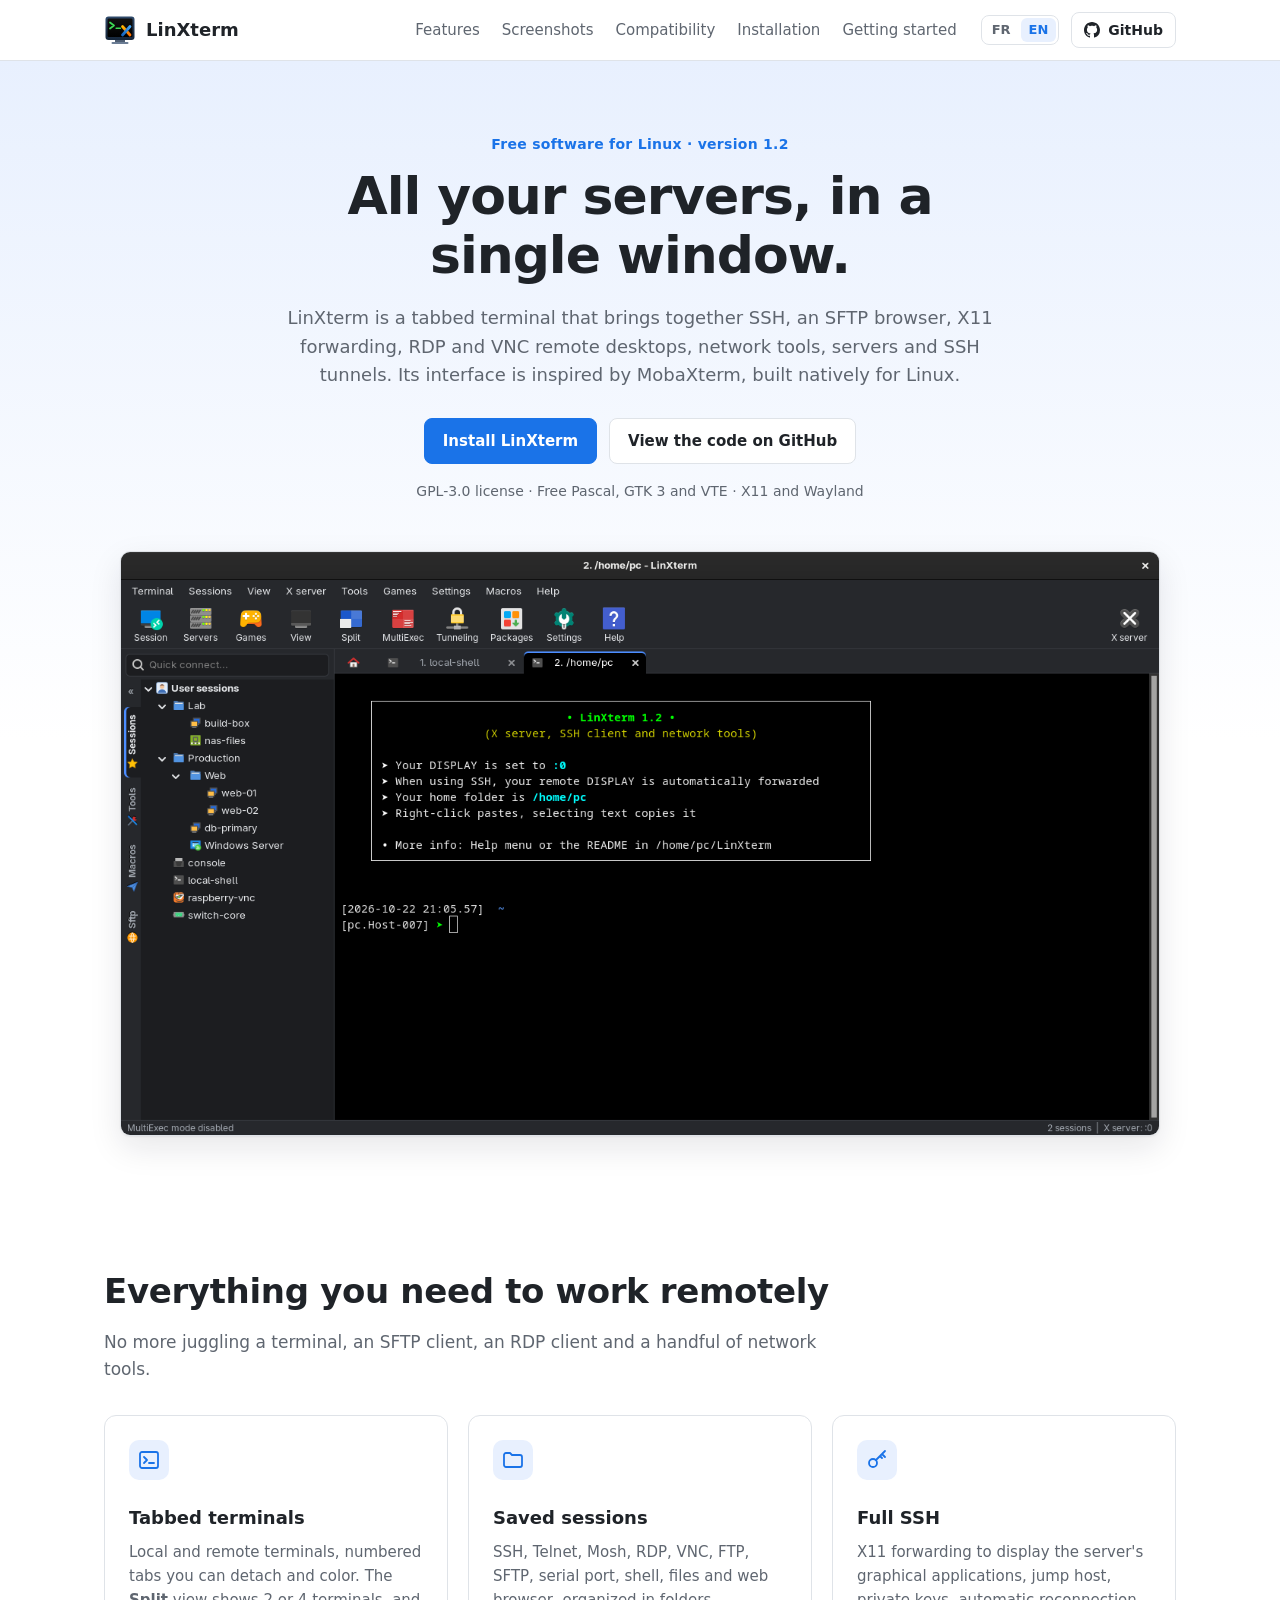
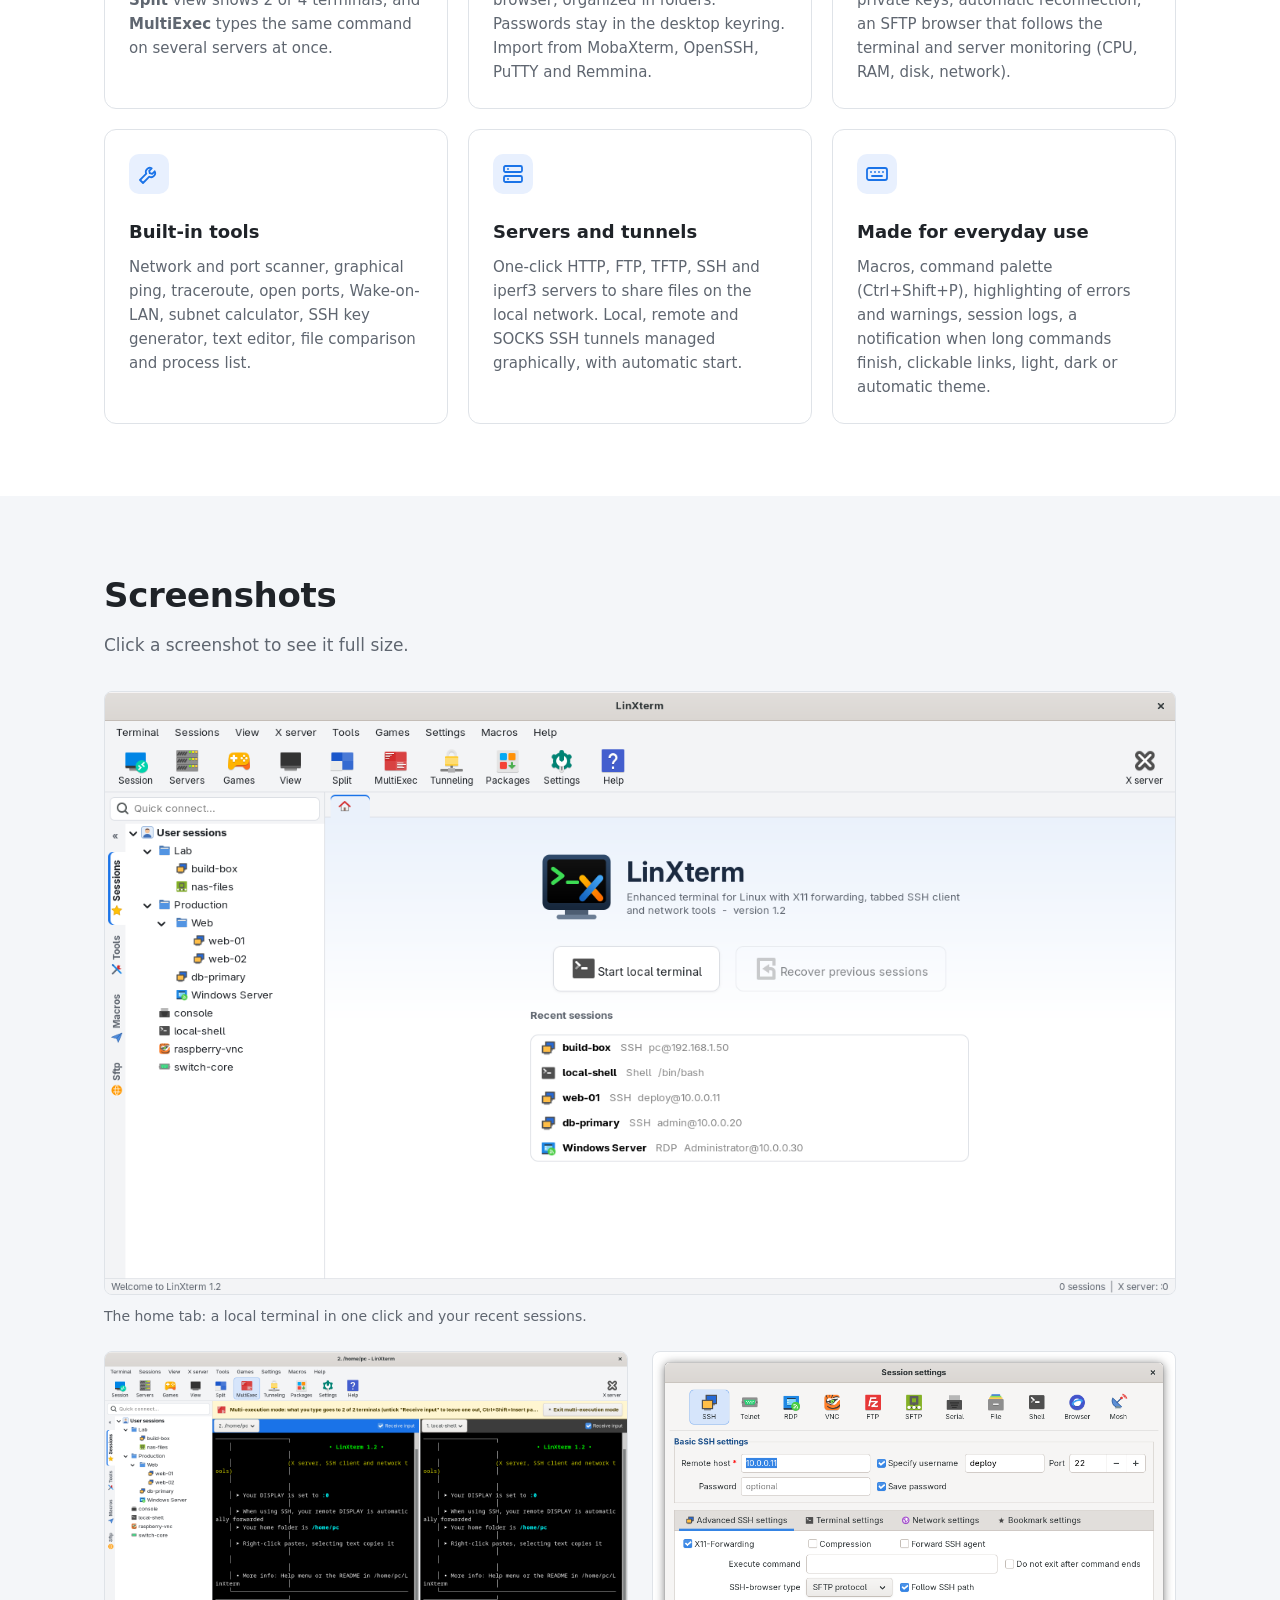
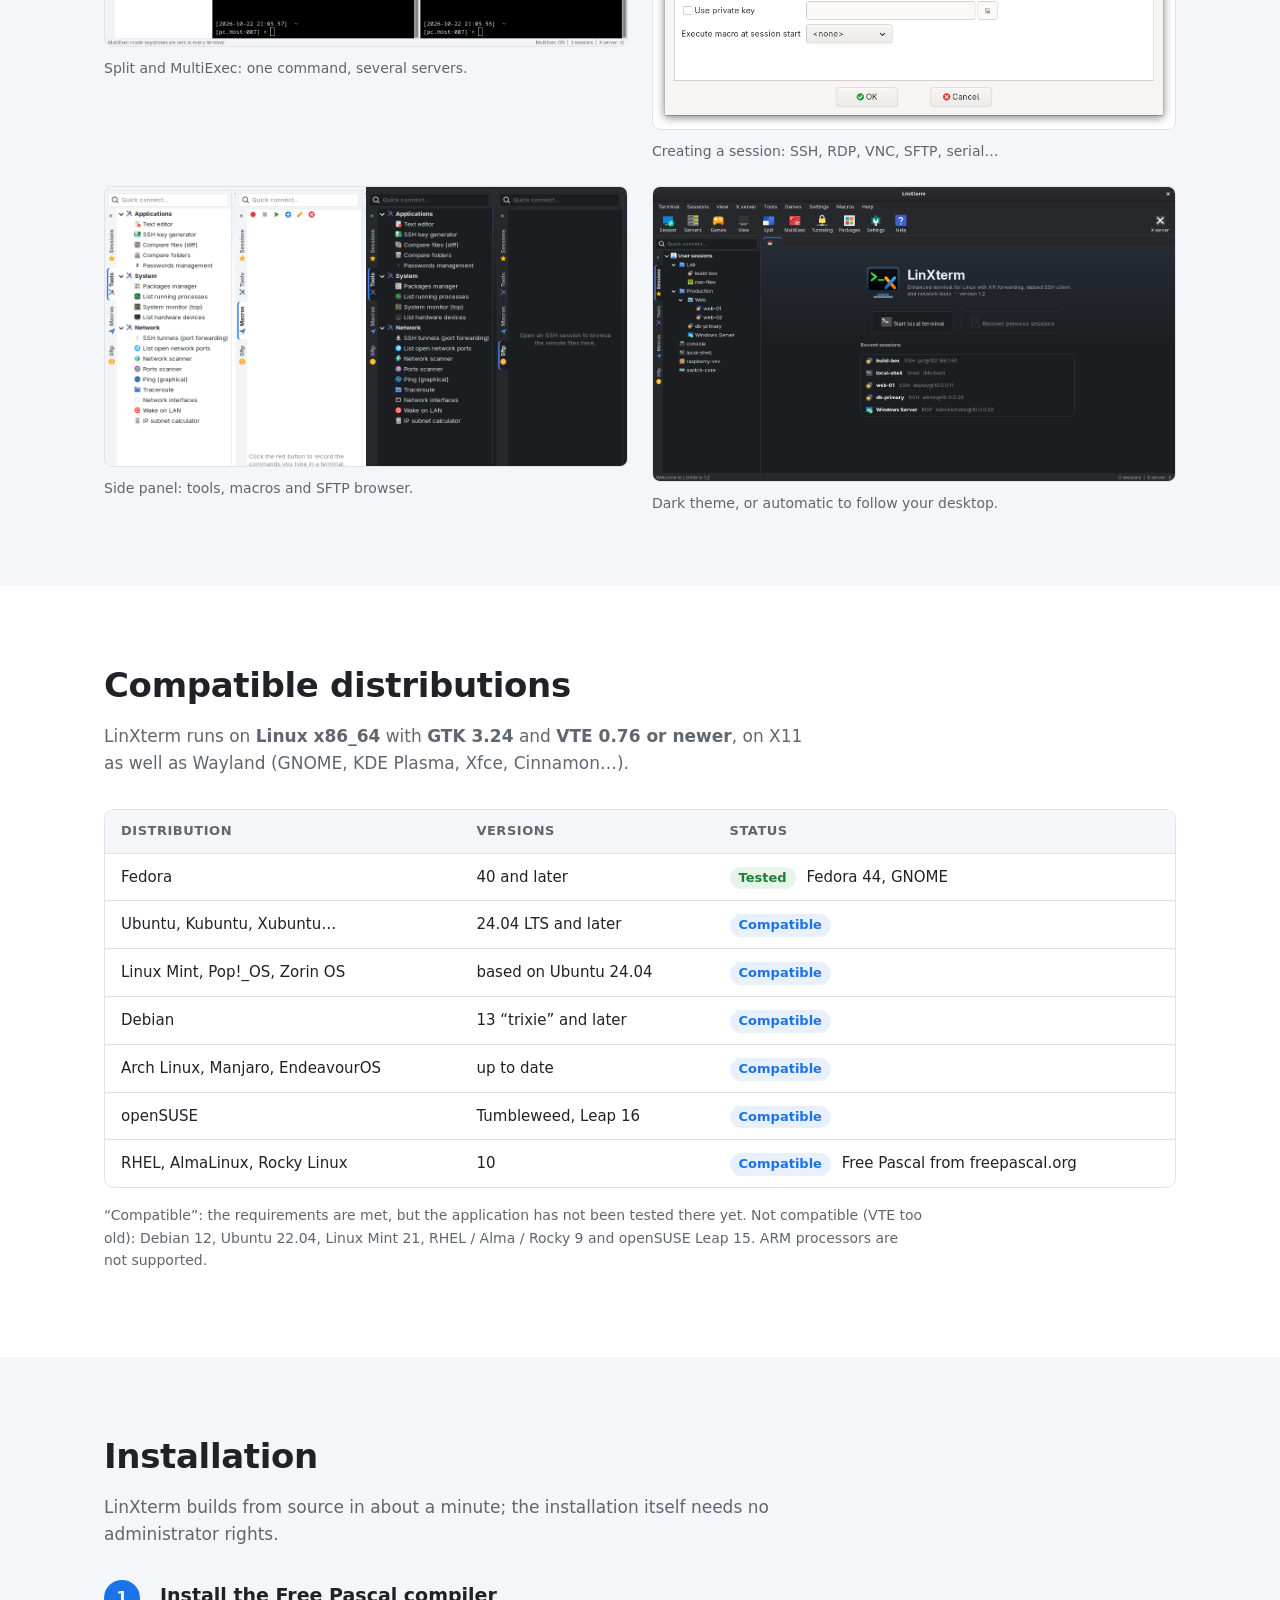
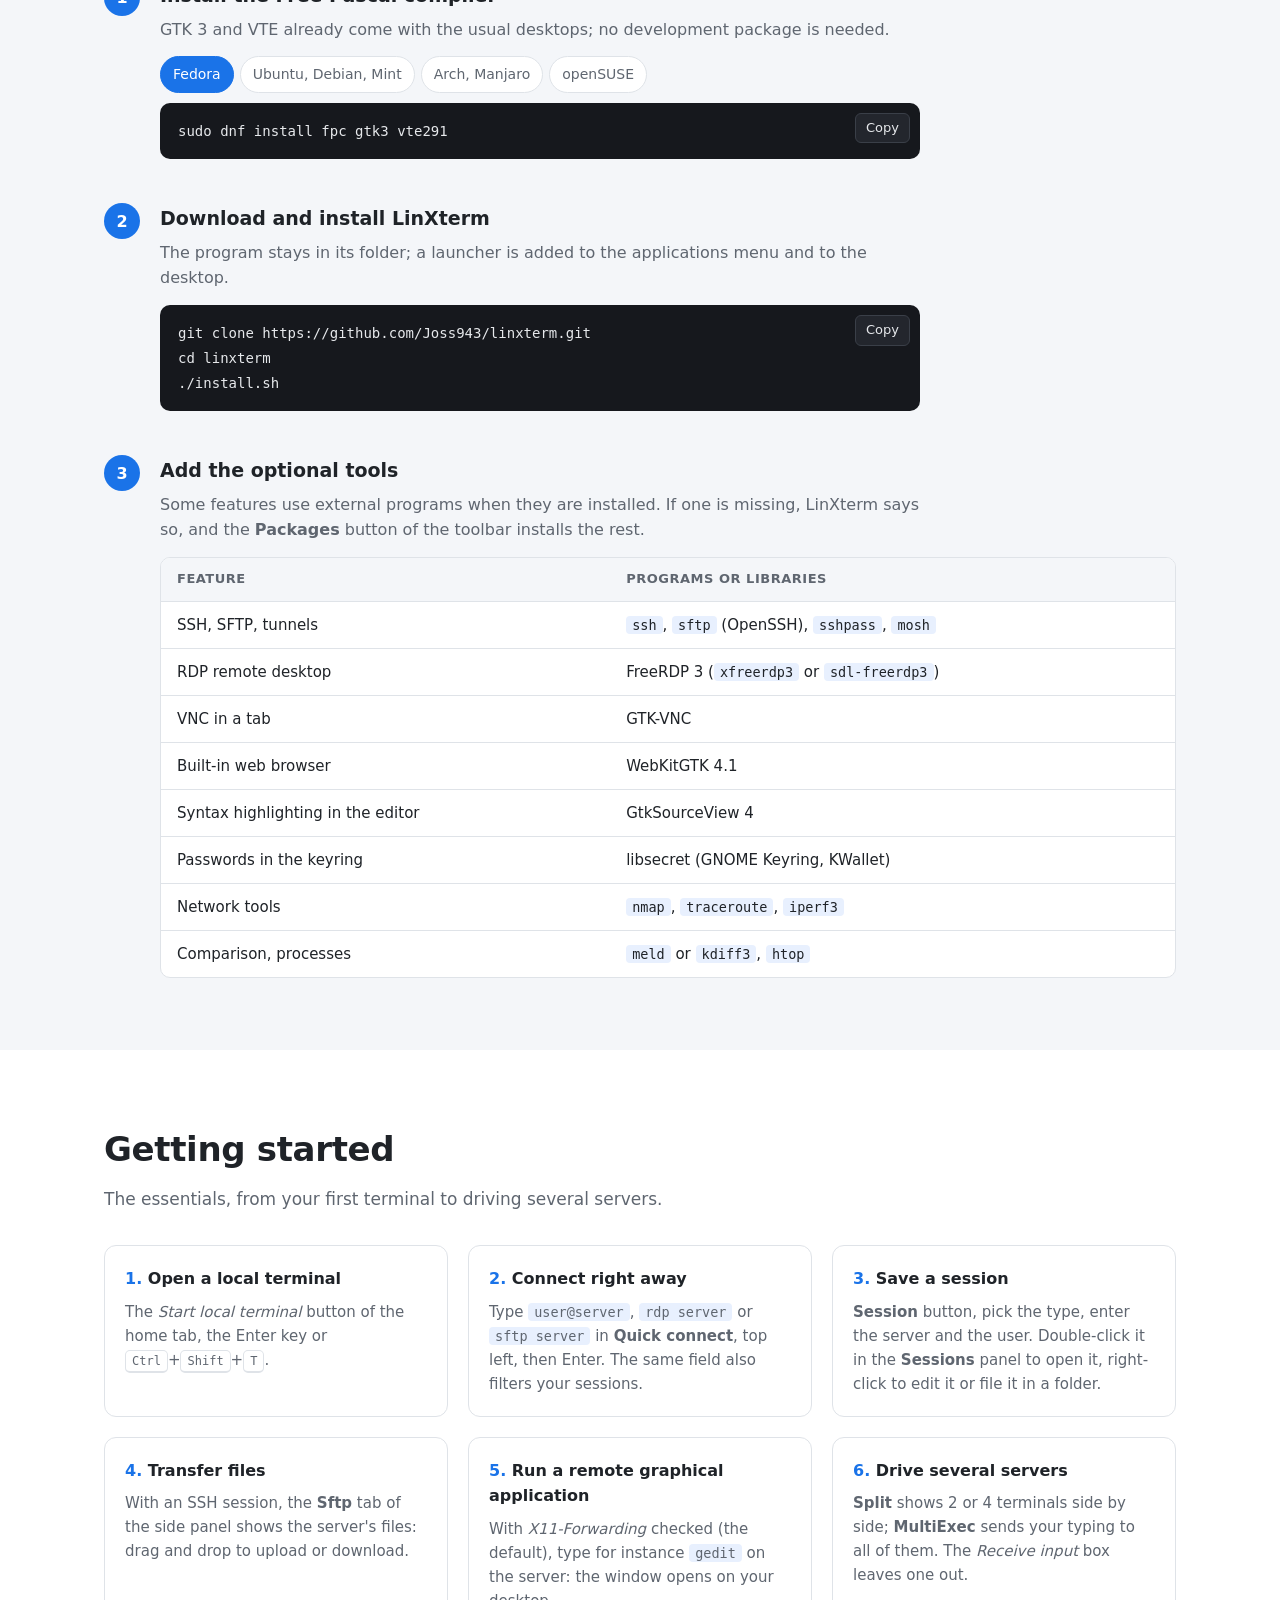
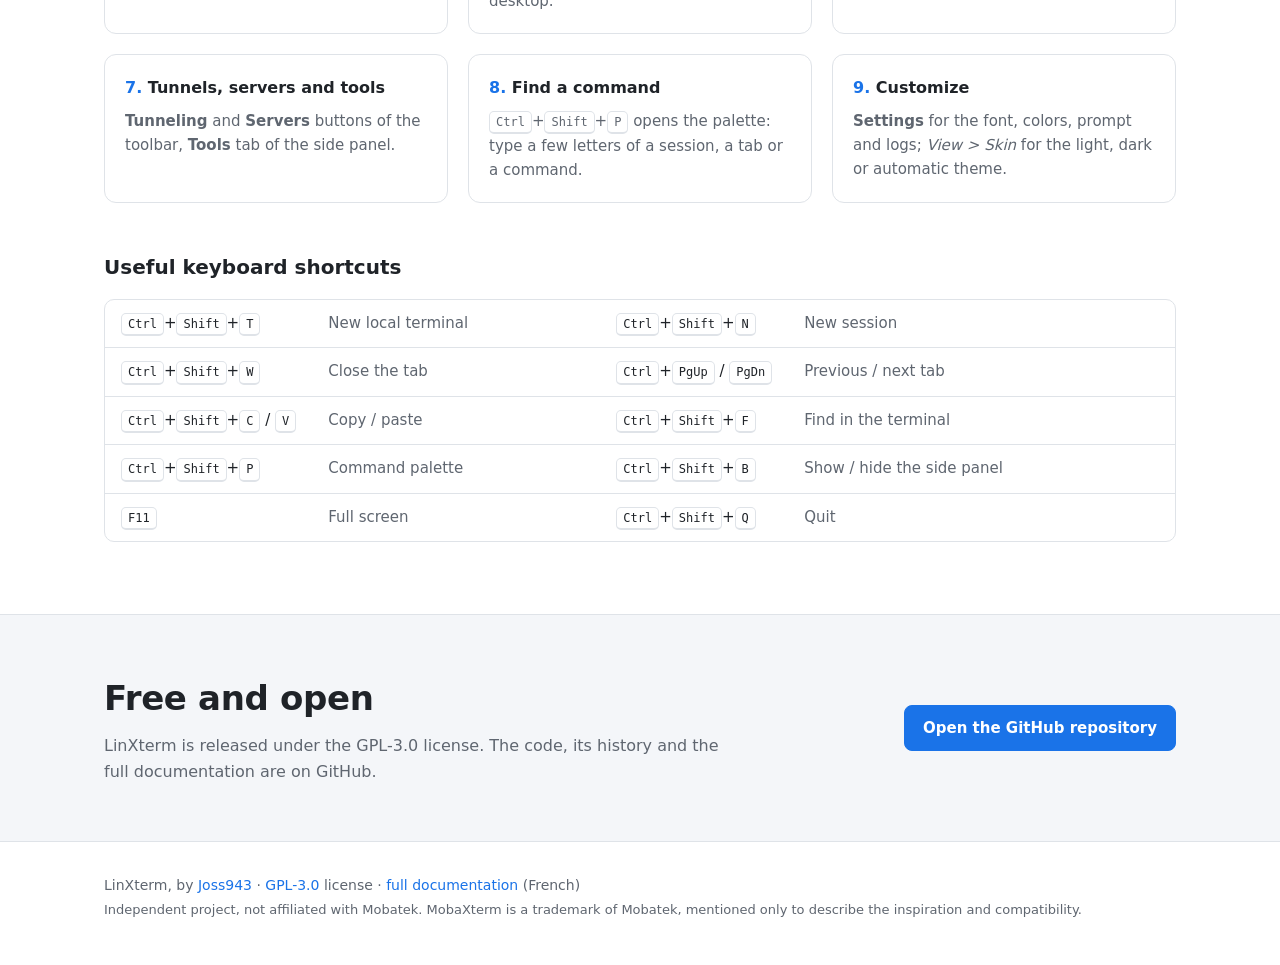
==== docs/en/index.html @ 1136f570 "Site de présentation en français et en anglais (GitHub Pages) - docs/ : page de présentation (foncti" ====
<!doctype html>
<html lang="en">
<head>
  <meta charset="utf-8">
  <meta name="viewport" content="width=device-width, initial-scale=1">
  <title>LinXterm · the all-in-one terminal for Linux</title>
  <meta name="description" content="LinXterm: tabbed terminal for Linux with SSH, SFTP, X11 forwarding, RDP, VNC, network tools, servers and SSH tunnels in a single window. Free software (GPL-3.0).">
  <meta property="og:title" content="LinXterm · the all-in-one terminal for Linux">
  <meta property="og:description" content="Tabbed SSH, SFTP browser, X11, RDP, VNC, network tools, Split and MultiExec in a single window. Free software.">
  <meta property="og:type" content="website">
  <meta property="og:url" content="https://joss943.github.io/linxterm/en/">
  <meta property="og:image" content="https://joss943.github.io/linxterm/img/terminal-sombre.png">
  <meta name="theme-color" content="#1a73e8">
  <link rel="alternate" hreflang="fr" href="https://joss943.github.io/linxterm/">
  <link rel="alternate" hreflang="en" href="https://joss943.github.io/linxterm/en/">
  <link rel="icon" href="../favicon.svg" type="image/svg+xml">
  <link rel="stylesheet" href="../style.css">
</head>
<body>

<header class="site-header">
  <div class="wrap header-inner">
    <a class="brand" href="#top" aria-label="LinXterm, back to top">
      <img src="../favicon.svg" alt="" width="32" height="32">
      <span>LinXterm</span>
    </a>
    <nav class="nav" aria-label="Sections">
      <a href="#features">Features</a>
      <a href="#screenshots">Screenshots</a>
      <a href="#compatibility">Compatibility</a>
      <a href="#installation">Installation</a>
      <a href="#getting-started">Getting started</a>
    </nav>
    <div class="header-actions">
      <div class="lang" aria-label="Language">
        <a href="../" hreflang="fr" lang="fr">FR</a>
        <a href="./" hreflang="en" lang="en" aria-current="true">EN</a>
      </div>
      <a class="btn btn-small" href="https://github.com/Joss943/linxterm">
        <svg class="gh" viewBox="0 0 16 16" aria-hidden="true"><path d="M8 0C3.58 0 0 3.58 0 8c0 3.54 2.29 6.53 5.47 7.59.4.07.55-.17.55-.38 0-.19-.01-.82-.01-1.49-2.01.37-2.53-.49-2.69-.94-.09-.23-.48-.94-.82-1.13-.28-.15-.68-.52-.01-.53.63-.01 1.08.58 1.23.82.72 1.21 1.87.87 2.33.66.07-.52.28-.87.51-1.07-1.78-.2-3.64-.89-3.64-3.95 0-.87.31-1.59.82-2.15-.08-.2-.36-1.02.08-2.12 0 0 .67-.21 2.2.82.64-.18 1.32-.27 2-.27.68 0 1.36.09 2 .27 1.53-1.04 2.2-.82 2.2-.82.44 1.1.16 1.92.08 2.12.51.56.82 1.27.82 2.15 0 3.07-1.87 3.75-3.65 3.95.29.25.54.73.54 1.48 0 1.07-.01 1.93-.01 2.2 0 .21.15.46.55.38A8.013 8.013 0 0016 8c0-4.42-3.58-8-8-8z"/></svg>
        GitHub
      </a>
    </div>
  </div>
</header>

<main id="top">

  <section class="hero">
    <div class="wrap">
      <p class="eyebrow">Free software for Linux · version 1.2</p>
      <h1>All your servers, in a single window.</h1>
      <p class="lead">LinXterm is a tabbed terminal that brings together SSH, an SFTP browser, X11 forwarding,
        RDP and VNC remote desktops, network tools, servers and SSH tunnels. Its interface is inspired
        by MobaXterm, built natively for Linux.</p>
      <div class="actions">
        <a class="btn btn-primary" href="#installation">Install LinXterm</a>
        <a class="btn" href="https://github.com/Joss943/linxterm">View the code on GitHub</a>
      </div>
      <p class="meta">GPL-3.0 license · Free Pascal, GTK 3 and VTE · X11 and Wayland</p>
      <figure class="hero-shot">
        <img src="../img/terminal-sombre.png" width="1366" height="768"
             alt="LinXterm window in dark theme: toolbar, sessions panel and an open terminal">
      </figure>
    </div>
  </section>

  <section id="features" class="section">
    <div class="wrap">
      <h2>Everything you need to work remotely</h2>
      <p class="section-lead">No more juggling a terminal, an SFTP client, an RDP client and a
        handful of network tools.</p>
      <div class="features">
        <article class="feature">
          <svg viewBox="0 0 24 24" aria-hidden="true"><rect x="3" y="4" width="18" height="16" rx="2"/><path d="M7 9l3 3-3 3M12 15h5"/></svg>
          <h3>Tabbed terminals</h3>
          <p>Local and remote terminals, numbered tabs you can detach and color. The
            <strong>Split</strong> view shows 2 or 4 terminals, and <strong>MultiExec</strong> types the
            same command on several servers at once.</p>
        </article>
        <article class="feature">
          <svg viewBox="0 0 24 24" aria-hidden="true"><path d="M3 7a2 2 0 012-2h4l2 2h8a2 2 0 012 2v8a2 2 0 01-2 2H5a2 2 0 01-2-2z"/></svg>
          <h3>Saved sessions</h3>
          <p>SSH, Telnet, Mosh, RDP, VNC, FTP, SFTP, serial port, shell, files and web browser,
            organized in folders. Passwords stay in the desktop keyring. Import from MobaXterm,
            OpenSSH, PuTTY and Remmina.</p>
        </article>
        <article class="feature">
          <svg viewBox="0 0 24 24" aria-hidden="true"><circle cx="8" cy="15" r="4"/><path d="M11 12l9-9M17 6l3 3M15 8l2 2"/></svg>
          <h3>Full SSH</h3>
          <p>X11 forwarding to display the server's graphical applications, jump host, private
            keys, automatic reconnection, an SFTP browser that follows the terminal and server
            monitoring (CPU, RAM, disk, network).</p>
        </article>
        <article class="feature">
          <svg viewBox="0 0 24 24" aria-hidden="true"><path d="M14.7 6.3a4 4 0 00-5.4 5.4L3 18l3 3 6.3-6.3a4 4 0 005.4-5.4l-2.5 2.5-2.4-.6-.6-2.4z"/></svg>
          <h3>Built-in tools</h3>
          <p>Network and port scanner, graphical ping, traceroute, open ports, Wake-on-LAN,
            subnet calculator, SSH key generator, text editor, file comparison and process
            list.</p>
        </article>
        <article class="feature">
          <svg viewBox="0 0 24 24" aria-hidden="true"><rect x="3" y="4" width="18" height="6" rx="1.5"/><rect x="3" y="14" width="18" height="6" rx="1.5"/><path d="M7 7h.01M7 17h.01"/></svg>
          <h3>Servers and tunnels</h3>
          <p>One-click HTTP, FTP, TFTP, SSH and iperf3 servers to share files on the local network.
            Local, remote and SOCKS SSH tunnels managed graphically, with automatic start.</p>
        </article>
        <article class="feature">
          <svg viewBox="0 0 24 24" aria-hidden="true"><rect x="2" y="6" width="20" height="12" rx="2"/><path d="M6 10h.01M10 10h.01M14 10h.01M18 10h.01M7 14h10"/></svg>
          <h3>Made for everyday use</h3>
          <p>Macros, command palette (Ctrl+Shift+P), highlighting of errors and warnings, session
            logs, a notification when long commands finish, clickable links, light, dark or
            automatic theme.</p>
        </article>
      </div>
    </div>
  </section>

  <section id="screenshots" class="section section-alt">
    <div class="wrap">
      <h2>Screenshots</h2>
      <p class="section-lead">Click a screenshot to see it full size.</p>
      <div class="gallery">
        <figure>
          <a href="../img/accueil.png"><img src="../img/accueil.png" width="1366" height="768" loading="lazy"
             alt="Home tab in light theme with recent sessions"></a>
          <figcaption>The home tab: a local terminal in one click and your recent sessions.</figcaption>
        </figure>
        <figure>
          <a href="../img/multiexec.png"><img src="../img/multiexec.png" width="1366" height="768" loading="lazy"
             alt="Two terminals side by side in MultiExec mode"></a>
          <figcaption>Split and MultiExec: one command, several servers.</figcaption>
        </figure>
        <figure>
          <a href="../img/session.png"><img src="../img/session.png" width="944" height="681" loading="lazy"
             alt="Session settings window for an SSH session"></a>
          <figcaption>Creating a session: SSH, RDP, VNC, SFTP, serial…</figcaption>
        </figure>
        <figure>
          <a href="../img/panneaux.png"><img src="../img/panneaux.png" width="1160" height="620" loading="lazy"
             alt="Tools, Macros and Sftp side panels in light and dark themes"></a>
          <figcaption>Side panel: tools, macros and SFTP browser.</figcaption>
        </figure>
        <figure>
          <a href="../img/accueil-sombre.png"><img src="../img/accueil-sombre.png" width="1366" height="768" loading="lazy"
             alt="Home tab in dark theme"></a>
          <figcaption>Dark theme, or automatic to follow your desktop.</figcaption>
        </figure>
      </div>
    </div>
  </section>

  <section id="compatibility" class="section">
    <div class="wrap">
      <h2>Compatible distributions</h2>
      <p class="section-lead">LinXterm runs on <strong>Linux x86_64</strong> with
        <strong>GTK 3.24</strong> and <strong>VTE 0.76 or newer</strong>, on X11 as well as
        Wayland (GNOME, KDE Plasma, Xfce, Cinnamon…).</p>
      <div class="table-wrap">
        <table>
          <thead><tr><th>Distribution</th><th>Versions</th><th>Status</th></tr></thead>
          <tbody>
            <tr><td>Fedora</td><td>40 and later</td><td><span class="badge badge-ok">Tested</span> Fedora 44, GNOME</td></tr>
            <tr><td>Ubuntu, Kubuntu, Xubuntu…</td><td>24.04 LTS and later</td><td><span class="badge">Compatible</span></td></tr>
            <tr><td>Linux Mint, Pop!_OS, Zorin OS</td><td>based on Ubuntu 24.04</td><td><span class="badge">Compatible</span></td></tr>
            <tr><td>Debian</td><td>13 “trixie” and later</td><td><span class="badge">Compatible</span></td></tr>
            <tr><td>Arch Linux, Manjaro, EndeavourOS</td><td>up to date</td><td><span class="badge">Compatible</span></td></tr>
            <tr><td>openSUSE</td><td>Tumbleweed, Leap 16</td><td><span class="badge">Compatible</span></td></tr>
            <tr><td>RHEL, AlmaLinux, Rocky Linux</td><td>10</td><td><span class="badge">Compatible</span> Free Pascal from freepascal.org</td></tr>
          </tbody>
        </table>
      </div>
      <p class="note">“Compatible”: the requirements are met, but the application has not been tested
        there yet. Not compatible (VTE too old): Debian 12, Ubuntu 22.04, Linux Mint 21,
        RHEL / Alma / Rocky 9 and openSUSE Leap 15. ARM processors are not supported.</p>
    </div>
  </section>

  <section id="installation" class="section section-alt">
    <div class="wrap">
      <h2>Installation</h2>
      <p class="section-lead">LinXterm builds from source in about a minute; the installation itself
        needs no administrator rights.</p>

      <ol class="steps">
        <li>
          <h3>Install the Free Pascal compiler</h3>
          <p>GTK 3 and VTE already come with the usual desktops; no development package is
            needed.</p>
          <div class="tabs" data-tabs>
            <div class="tablist" role="tablist" aria-label="Distribution">
              <button role="tab" aria-selected="true" aria-controls="t-fedora" id="b-fedora">Fedora</button>
              <button role="tab" aria-selected="false" aria-controls="t-debian" id="b-debian">Ubuntu, Debian, Mint</button>
              <button role="tab" aria-selected="false" aria-controls="t-arch" id="b-arch">Arch, Manjaro</button>
              <button role="tab" aria-selected="false" aria-controls="t-suse" id="b-suse">openSUSE</button>
            </div>
            <div class="code" role="tabpanel" id="t-fedora" aria-labelledby="b-fedora"><pre><code>sudo dnf install fpc gtk3 vte291</code></pre></div>
            <div class="code" role="tabpanel" id="t-debian" aria-labelledby="b-debian"><pre><code>sudo apt install fpc libgtk-3-0 libvte-2.91-0</code></pre></div>
            <div class="code" role="tabpanel" id="t-arch" aria-labelledby="b-arch"><pre><code>sudo pacman -S fpc gtk3 vte3</code></pre></div>
            <div class="code" role="tabpanel" id="t-suse" aria-labelledby="b-suse"><pre><code>sudo zypper install fpc libgtk-3-0 libvte-2_91-0</code></pre></div>
          </div>
        </li>
        <li>
          <h3>Download and install LinXterm</h3>
          <p>The program stays in its folder; a launcher is added to the applications menu and to
            the desktop.</p>
          <div class="code"><pre><code>git clone https://github.com/Joss943/linxterm.git
cd linxterm
./install.sh</code></pre></div>
        </li>
        <li>
          <h3>Add the optional tools</h3>
          <p>Some features use external programs when they are installed. If one is missing,
            LinXterm says so, and the <strong>Packages</strong> button of the toolbar installs the
            rest.</p>
          <div class="table-wrap">
            <table>
              <thead><tr><th>Feature</th><th>Programs or libraries</th></tr></thead>
              <tbody>
                <tr><td>SSH, SFTP, tunnels</td><td><code>ssh</code>, <code>sftp</code> (OpenSSH), <code>sshpass</code>, <code>mosh</code></td></tr>
                <tr><td>RDP remote desktop</td><td>FreeRDP 3 (<code>xfreerdp3</code> or <code>sdl-freerdp3</code>)</td></tr>
                <tr><td>VNC in a tab</td><td>GTK-VNC</td></tr>
                <tr><td>Built-in web browser</td><td>WebKitGTK 4.1</td></tr>
                <tr><td>Syntax highlighting in the editor</td><td>GtkSourceView 4</td></tr>
                <tr><td>Passwords in the keyring</td><td>libsecret (GNOME Keyring, KWallet)</td></tr>
                <tr><td>Network tools</td><td><code>nmap</code>, <code>traceroute</code>, <code>iperf3</code></td></tr>
                <tr><td>Comparison, processes</td><td><code>meld</code> or <code>kdiff3</code>, <code>htop</code></td></tr>
              </tbody>
            </table>
          </div>
        </li>
      </ol>
    </div>
  </section>

  <section id="getting-started" class="section">
    <div class="wrap">
      <h2>Getting started</h2>
      <p class="section-lead">The essentials, from your first terminal to driving several
        servers.</p>
      <ol class="guide">
        <li><h3>Open a local terminal</h3>
          <p>The <em>Start local terminal</em> button of the home tab, the Enter key or
            <span class="keys"><kbd>Ctrl</kbd>+<kbd>Shift</kbd>+<kbd>T</kbd></span>.</p></li>
        <li><h3>Connect right away</h3>
          <p>Type <code>user@server</code>, <code>rdp server</code> or <code>sftp server</code> in
            <strong>Quick connect</strong>, top left, then Enter. The same field also filters your
            sessions.</p></li>
        <li><h3>Save a session</h3>
          <p><strong>Session</strong> button, pick the type, enter the server and the user.
            Double-click it in the <strong>Sessions</strong> panel to open it, right-click to edit
            it or file it in a folder.</p></li>
        <li><h3>Transfer files</h3>
          <p>With an SSH session, the <strong>Sftp</strong> tab of the side panel shows the server's
            files: drag and drop to upload or download.</p></li>
        <li><h3>Run a remote graphical application</h3>
          <p>With <em>X11-Forwarding</em> checked (the default), type for instance <code>gedit</code>
            on the server: the window opens on your desktop.</p></li>
        <li><h3>Drive several servers</h3>
          <p><strong>Split</strong> shows 2 or 4 terminals side by side; <strong>MultiExec</strong>
            sends your typing to all of them. The <em>Receive input</em> box leaves one out.</p></li>
        <li><h3>Tunnels, servers and tools</h3>
          <p><strong>Tunneling</strong> and <strong>Servers</strong> buttons of the toolbar,
            <strong>Tools</strong> tab of the side panel.</p></li>
        <li><h3>Find a command</h3>
          <p><span class="keys"><kbd>Ctrl</kbd>+<kbd>Shift</kbd>+<kbd>P</kbd></span> opens the palette:
            type a few letters of a session, a tab or a command.</p></li>
        <li><h3>Customize</h3>
          <p><strong>Settings</strong> for the font, colors, prompt and logs; <em>View &gt; Skin</em>
            for the light, dark or automatic theme.</p></li>
      </ol>

      <h3 class="sub">Useful keyboard shortcuts</h3>
      <div class="table-wrap">
        <table class="shortcuts">
          <tbody>
            <tr><td><span class="keys"><kbd>Ctrl</kbd>+<kbd>Shift</kbd>+<kbd>T</kbd></span></td><td>New local terminal</td>
                <td><span class="keys"><kbd>Ctrl</kbd>+<kbd>Shift</kbd>+<kbd>N</kbd></span></td><td>New session</td></tr>
            <tr><td><span class="keys"><kbd>Ctrl</kbd>+<kbd>Shift</kbd>+<kbd>W</kbd></span></td><td>Close the tab</td>
                <td><span class="keys"><kbd>Ctrl</kbd>+<kbd>PgUp</kbd> / <kbd>PgDn</kbd></span></td><td>Previous / next tab</td></tr>
            <tr><td><span class="keys"><kbd>Ctrl</kbd>+<kbd>Shift</kbd>+<kbd>C</kbd> / <kbd>V</kbd></span></td><td>Copy / paste</td>
                <td><span class="keys"><kbd>Ctrl</kbd>+<kbd>Shift</kbd>+<kbd>F</kbd></span></td><td>Find in the terminal</td></tr>
            <tr><td><span class="keys"><kbd>Ctrl</kbd>+<kbd>Shift</kbd>+<kbd>P</kbd></span></td><td>Command palette</td>
                <td><span class="keys"><kbd>Ctrl</kbd>+<kbd>Shift</kbd>+<kbd>B</kbd></span></td><td>Show / hide the side panel</td></tr>
            <tr><td><kbd>F11</kbd></td><td>Full screen</td>
                <td><span class="keys"><kbd>Ctrl</kbd>+<kbd>Shift</kbd>+<kbd>Q</kbd></span></td><td>Quit</td></tr>
          </tbody>
        </table>
      </div>
    </div>
  </section>

  <section class="section section-cta">
    <div class="wrap cta">
      <div>
        <h2>Free and open</h2>
        <p>LinXterm is released under the GPL-3.0 license. The code, its history and the full
          documentation are on GitHub.</p>
      </div>
      <a class="btn btn-primary" href="https://github.com/Joss943/linxterm">Open the GitHub repository</a>
    </div>
  </section>

</main>

<footer class="site-footer">
  <div class="wrap footer-inner">
    <p>LinXterm, by <a href="https://github.com/Joss943">Joss943</a> ·
      <a href="https://github.com/Joss943/linxterm/blob/main/LICENSE">GPL-3.0</a> license ·
      <a href="https://github.com/Joss943/linxterm#readme">full documentation</a> (French)</p>
    <p class="disclaimer">Independent project, not affiliated with Mobatek. MobaXterm is a trademark of
      Mobatek, mentioned only to describe the inspiration and compatibility.</p>
  </div>
</footer>

<script>
  // language switcher: the choice is remembered for the next visits
  document.querySelectorAll('.lang a').forEach(function (a) {
    a.addEventListener('click', function () {
      try { localStorage.setItem('lx-lang', a.getAttribute('hreflang')); } catch (e) {}
    });
  });

  // distribution tabs: arrow keys move between tabs, one panel shown at a time
  document.querySelectorAll('[data-tabs]').forEach(function (box) {
    var tabs = Array.prototype.slice.call(box.querySelectorAll('[role="tab"]'));
    function select(tab) {
      tabs.forEach(function (t) {
        var on = t === tab;
        t.setAttribute('aria-selected', on);
        t.tabIndex = on ? 0 : -1;
        document.getElementById(t.getAttribute('aria-controls')).hidden = !on;
      });
    }
    tabs.forEach(function (t, i) {
      t.addEventListener('click', function () { select(t); });
      t.addEventListener('keydown', function (e) {
        var d = e.key === 'ArrowRight' ? 1 : e.key === 'ArrowLeft' ? -1 : 0;
        if (d) { var n = tabs[(i + d + tabs.length) % tabs.length]; select(n); n.focus(); }
      });
    });
    select(tabs[0]);
  });

  // copy buttons on the command blocks
  document.querySelectorAll('.code').forEach(function (block) {
    var btn = document.createElement('button');
    btn.className = 'copy';
    btn.type = 'button';
    btn.textContent = 'Copy';
    btn.addEventListener('click', function () {
      var text = block.querySelector('code').textContent;
      var done = function () {
        btn.textContent = 'Copied';
        setTimeout(function () { btn.textContent = 'Copy'; }, 1500);
      };
      if (navigator.clipboard) navigator.clipboard.writeText(text).then(done, function () {});
    });
    block.appendChild(btn);
  });
</script>
</body>
</html>
---- docs/style.css ----
/* LinXterm website: same palette as the application (accent blue, dark terminal) */
:root {
  --bg: #ffffff;
  --bg-alt: #f4f6f9;
  --surface: #ffffff;
  --text: #1f2328;
  --muted: #5f6670;
  --border: #dfe3e8;
  --accent: #1a73e8;
  --accent-hover: #1765cc;
  --accent-soft: #e8f0fe;
  --ok: #1e7e34;
  --ok-soft: #e6f4ea;
  --code-bg: #16181d;
  --code-text: #e6e8eb;
  --shadow: 0 1px 2px rgba(16, 24, 40, 0.06), 0 12px 32px rgba(16, 24, 40, 0.10);
  color-scheme: light;
}

@media (prefers-color-scheme: dark) {
  :root {
    --bg: #111317;
    --bg-alt: #171a1f;
    --surface: #1c1f25;
    --text: #e6e8eb;
    --muted: #a0a6ae;
    --border: #2c3038;
    --accent: #4c8dff;
    --accent-hover: #6aa0ff;
    --accent-soft: #1d2c45;
    --ok: #7bd88f;
    --ok-soft: #1c3324;
    --code-bg: #0b0c0f;
    --shadow: 0 1px 2px rgba(0, 0, 0, 0.4), 0 12px 32px rgba(0, 0, 0, 0.45);
    color-scheme: dark;
  }
}

* { box-sizing: border-box; }

html { scroll-behavior: smooth; scroll-padding-top: 72px; }

body {
  margin: 0;
  background: var(--bg);
  color: var(--text);
  font: 16px/1.6 system-ui, -apple-system, "Segoe UI", Roboto, Cantarell, "Noto Sans", Ubuntu, sans-serif;
  -webkit-font-smoothing: antialiased;
}

img { max-width: 100%; height: auto; display: block; }

a { color: var(--accent); text-decoration: none; }
a:hover { text-decoration: underline; }

code, kbd, pre {
  font-family: ui-monospace, "JetBrains Mono", "DejaVu Sans Mono", "Liberation Mono", monospace;
  font-size: 0.9em;
}

code {
  background: var(--accent-soft);
  padding: 1px 6px;
  border-radius: 4px;
}

kbd {
  display: inline-block;
  padding: 0 6px;
  border: 1px solid var(--border);
  border-bottom-width: 2px;
  border-radius: 5px;
  background: var(--surface);
  font-size: 0.8em;
  line-height: 1.7;
}

.wrap { max-width: 1120px; margin: 0 auto; padding: 0 24px; }

/* header */
.site-header {
  position: sticky;
  top: 0;
  z-index: 10;
  background: color-mix(in srgb, var(--bg) 88%, transparent);
  backdrop-filter: saturate(160%) blur(10px);
  border-bottom: 1px solid var(--border);
}
.header-inner { display: flex; align-items: center; gap: 24px; height: 60px; }
.brand { display: flex; align-items: center; gap: 10px; color: var(--text); font-weight: 700; font-size: 18px; }
.brand:hover { text-decoration: none; }
.nav { display: flex; gap: 22px; margin-left: auto; }
.nav a { color: var(--muted); font-size: 15px; }
.nav a:hover { color: var(--text); text-decoration: none; }
.header-actions { display: flex; align-items: center; gap: 12px; }
.lang { display: flex; gap: 2px; padding: 2px; border: 1px solid var(--border); border-radius: 8px; }
.lang a { padding: 2px 8px; border-radius: 6px; color: var(--muted); font-size: 13px; font-weight: 600; }
.lang a:hover { color: var(--text); text-decoration: none; }
.lang a[aria-current="true"] { background: var(--accent-soft); color: var(--accent); }
.keys, .guide code { white-space: nowrap; }

/* buttons */
.btn {
  display: inline-flex;
  align-items: center;
  gap: 8px;
  padding: 10px 18px;
  border: 1px solid var(--border);
  border-radius: 8px;
  background: var(--surface);
  color: var(--text);
  font-weight: 600;
  font-size: 15px;
  transition: border-color 0.15s, background-color 0.15s;
}
.btn:hover { text-decoration: none; border-color: var(--accent); }
.btn-primary { background: var(--accent); border-color: var(--accent); color: #fff; }
.btn-primary:hover { background: var(--accent-hover); border-color: var(--accent-hover); }
.btn-small { padding: 6px 12px; font-size: 14px; }
.gh { width: 16px; height: 16px; fill: currentColor; }

/* hero */
.hero { padding: 72px 0 56px; text-align: center; background: linear-gradient(to bottom, var(--accent-soft), var(--bg) 60%); }
.eyebrow { margin: 0 0 12px; color: var(--accent); font-weight: 600; font-size: 14px; letter-spacing: 0.02em; }
.hero h1 { margin: 0 auto; max-width: 760px; font-size: clamp(32px, 5vw, 52px); line-height: 1.12; letter-spacing: -0.02em; }
.lead { margin: 20px auto 0; max-width: 720px; color: var(--muted); font-size: 18px; }
.actions { display: flex; justify-content: center; flex-wrap: wrap; gap: 12px; margin-top: 28px; }
.meta { margin: 16px 0 0; color: var(--muted); font-size: 14px; }
.hero-shot { margin: 48px auto 0; max-width: 1040px; }
.hero-shot img { border-radius: 10px; border: 1px solid var(--border); box-shadow: var(--shadow); }

/* sections */
.section { padding: 72px 0; }
.section-alt { background: var(--bg-alt); }
.section h2 { margin: 0; font-size: clamp(26px, 3.4vw, 34px); letter-spacing: -0.01em; }
.section-lead { margin: 10px 0 32px; max-width: 720px; color: var(--muted); font-size: 17px; }
.note { margin-top: 16px; color: var(--muted); font-size: 14px; max-width: 820px; }
.sub { margin: 48px 0 16px; font-size: 20px; }

/* features */
.features { display: grid; grid-template-columns: repeat(3, 1fr); gap: 20px; }
.feature { padding: 24px; border: 1px solid var(--border); border-radius: 12px; background: var(--surface); }
.feature svg {
  width: 40px; height: 40px; padding: 8px;
  border-radius: 10px; background: var(--accent-soft);
  fill: none; stroke: var(--accent); stroke-width: 1.8; stroke-linecap: round; stroke-linejoin: round;
}
.feature h3 { margin: 16px 0 8px; font-size: 18px; }
.feature p { margin: 0; color: var(--muted); font-size: 15px; }

/* gallery */
.gallery { display: grid; grid-template-columns: repeat(2, 1fr); gap: 24px; }
.gallery figure { margin: 0; }
.gallery figure:first-child { grid-column: 1 / -1; }
.gallery img { border-radius: 8px; border: 1px solid var(--border); background: var(--surface); transition: transform 0.15s; }
.gallery a:hover img { transform: translateY(-2px); }
.gallery figcaption { margin-top: 10px; color: var(--muted); font-size: 14px; }

/* tables */
.table-wrap { overflow-x: auto; border: 1px solid var(--border); border-radius: 10px; background: var(--surface); }
table { width: 100%; border-collapse: collapse; font-size: 15px; }
th, td { padding: 11px 16px; text-align: left; border-bottom: 1px solid var(--border); vertical-align: top; }
tr:last-child td { border-bottom: none; }
th { font-size: 13px; text-transform: uppercase; letter-spacing: 0.04em; color: var(--muted); background: var(--bg-alt); }
.badge { display: inline-block; margin-right: 6px; padding: 1px 9px; border-radius: 999px; font-size: 13px; font-weight: 600; background: var(--accent-soft); color: var(--accent); }
.badge-ok { background: var(--ok-soft); color: var(--ok); }
.shortcuts td:nth-child(odd) { white-space: nowrap; width: 1%; }
.shortcuts td:nth-child(even) { color: var(--muted); }

/* installation */
.steps { list-style: none; counter-reset: step; margin: 0; padding: 0; }
.steps > li { position: relative; padding: 0 0 40px 56px; counter-increment: step; }
.steps > li::before {
  content: counter(step);
  position: absolute; left: 0; top: 0;
  width: 36px; height: 36px; border-radius: 50%;
  display: grid; place-items: center;
  background: var(--accent); color: #fff; font-weight: 700;
}
.steps > li:last-child { padding-bottom: 0; }
.steps h3 { margin: 4px 0 6px; font-size: 19px; }
.steps p { margin: 0 0 14px; color: var(--muted); max-width: 760px; }

.tablist { display: flex; flex-wrap: wrap; gap: 6px; margin-bottom: 10px; }
.tablist button {
  padding: 6px 12px; border: 1px solid var(--border); border-radius: 999px;
  background: var(--surface); color: var(--muted); font: inherit; font-size: 14px; cursor: pointer;
}
.tablist button[aria-selected="true"] { background: var(--accent); border-color: var(--accent); color: #fff; }
.tablist button:focus-visible, .copy:focus-visible, .btn:focus-visible { outline: 2px solid var(--accent); outline-offset: 2px; }

.code { position: relative; max-width: 760px; }
.code pre {
  margin: 0; padding: 16px 92px 16px 18px; overflow-x: auto;
  white-space: pre-wrap; overflow-wrap: anywhere;
  background: var(--code-bg); color: var(--code-text); border-radius: 10px; line-height: 1.7;
}
.code code { background: none; padding: 0; color: inherit; font-size: 14px; }
.copy {
  position: absolute; top: 10px; right: 10px;
  padding: 4px 10px; border: 1px solid #3a3f48; border-radius: 6px;
  background: #23262d; color: #e6e8eb; font: inherit; font-size: 13px; cursor: pointer;
}
.copy:hover { background: #2d3139; }

/* guide */
.guide { list-style: none; counter-reset: guide; margin: 0; padding: 0; display: grid; grid-template-columns: repeat(3, 1fr); gap: 20px; }
.guide li { counter-increment: guide; padding: 20px; border: 1px solid var(--border); border-radius: 12px; background: var(--surface); }
.guide h3 { margin: 0 0 8px; font-size: 16px; }
.guide h3::before { content: counter(guide) ". "; color: var(--accent); }
.guide p { margin: 0; color: var(--muted); font-size: 15px; }

/* call to action and footer */
.section-cta { padding: 56px 0; background: var(--bg-alt); border-top: 1px solid var(--border); }
.cta { display: flex; align-items: center; justify-content: space-between; gap: 24px; }
.cta p { margin: 8px 0 0; color: var(--muted); max-width: 620px; }
.site-footer { padding: 28px 0 40px; border-top: 1px solid var(--border); color: var(--muted); font-size: 14px; }
.footer-inner p { margin: 4px 0; }
.disclaimer { font-size: 13px; }

/* tablet and phone */
@media (max-width: 900px) {
  .features, .guide { grid-template-columns: repeat(2, 1fr); }
  .nav { display: none; }
  .header-actions { margin-left: auto; }
}
@media (max-width: 600px) {
  .wrap { padding: 0 16px; }
  .hero { padding: 48px 0 40px; }
  .lead { font-size: 16px; }
  .section { padding: 52px 0; }
  .features, .guide, .gallery { grid-template-columns: 1fr; }
  .cta { flex-direction: column; align-items: flex-start; }
  .steps > li { padding-left: 48px; }
  th, td { padding: 9px 10px; font-size: 14px; }
  .code pre { padding-right: 18px; padding-top: 44px; }
  .shortcuts td { display: block; width: auto; border-bottom: none; padding: 4px 12px; }
  .shortcuts tr { display: block; padding: 8px 0; border-bottom: 1px solid var(--border); }
  .shortcuts tr:last-child { border-bottom: none; }
}
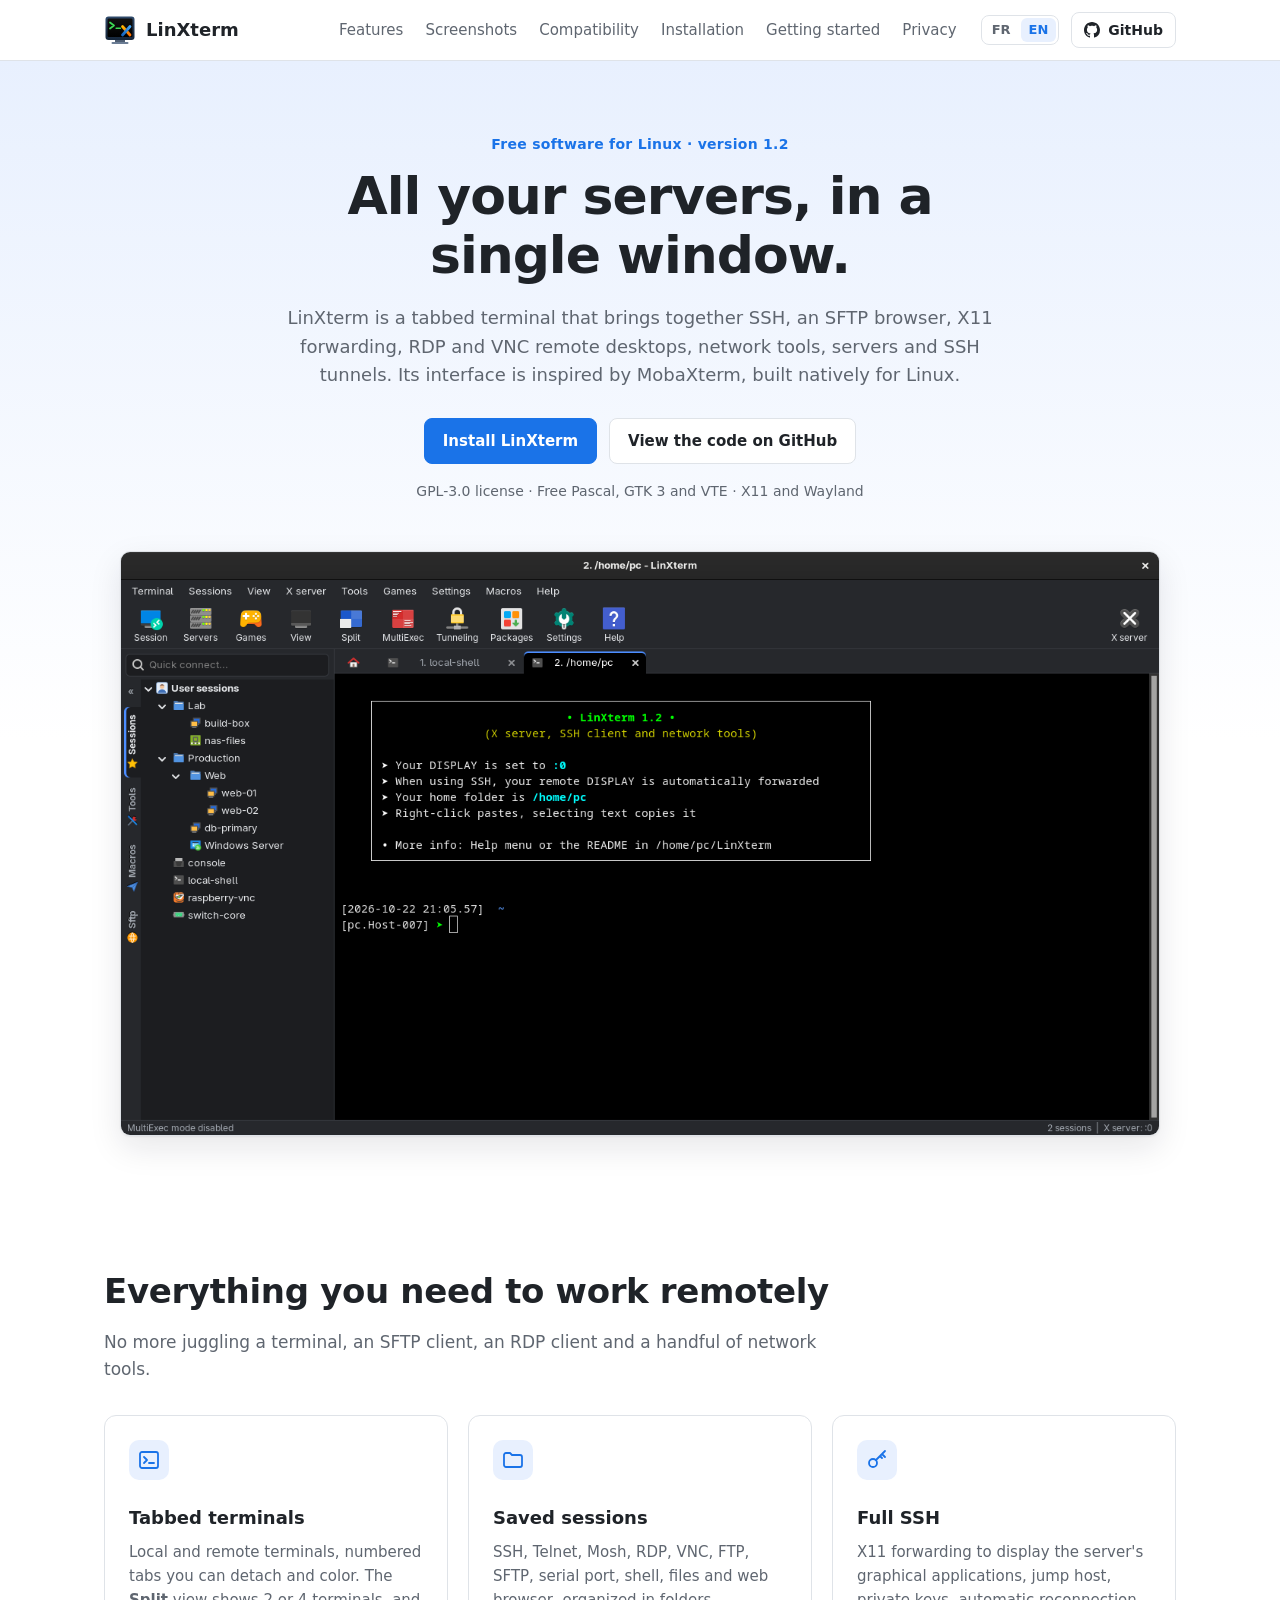
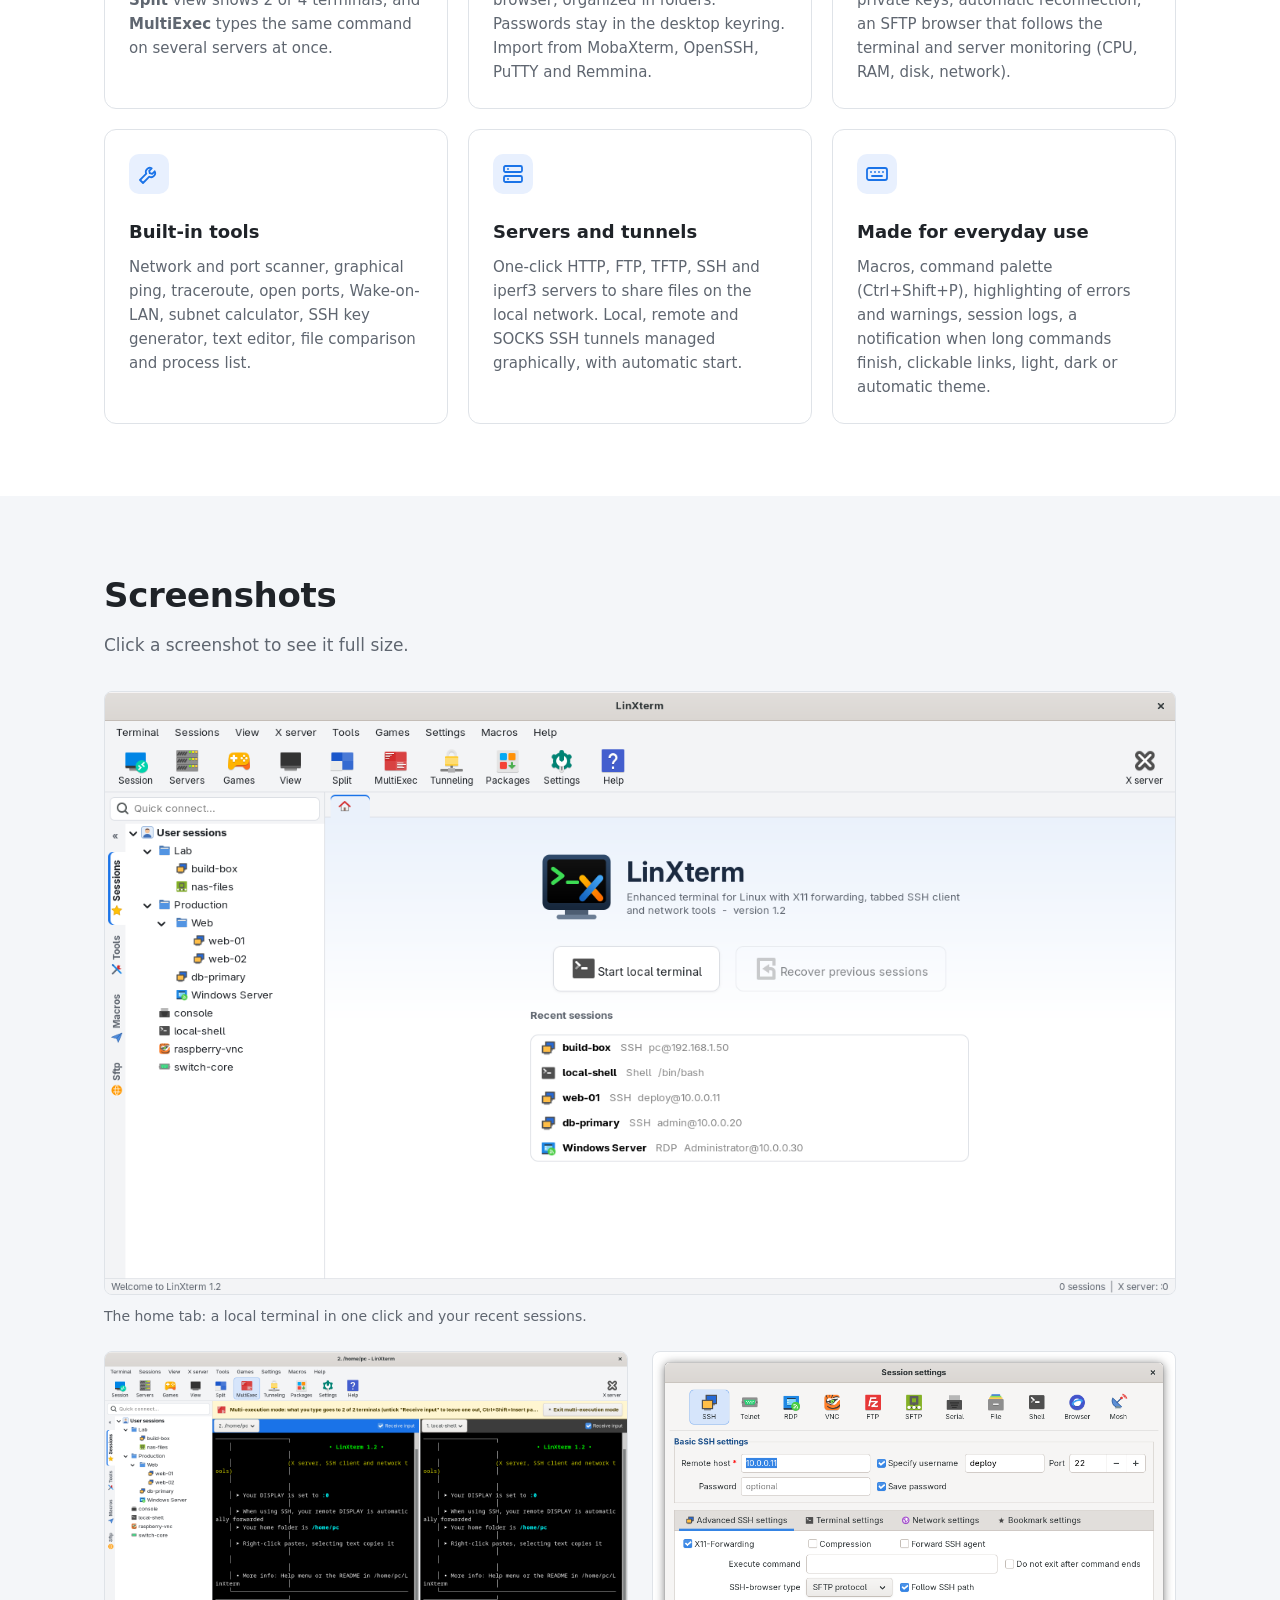
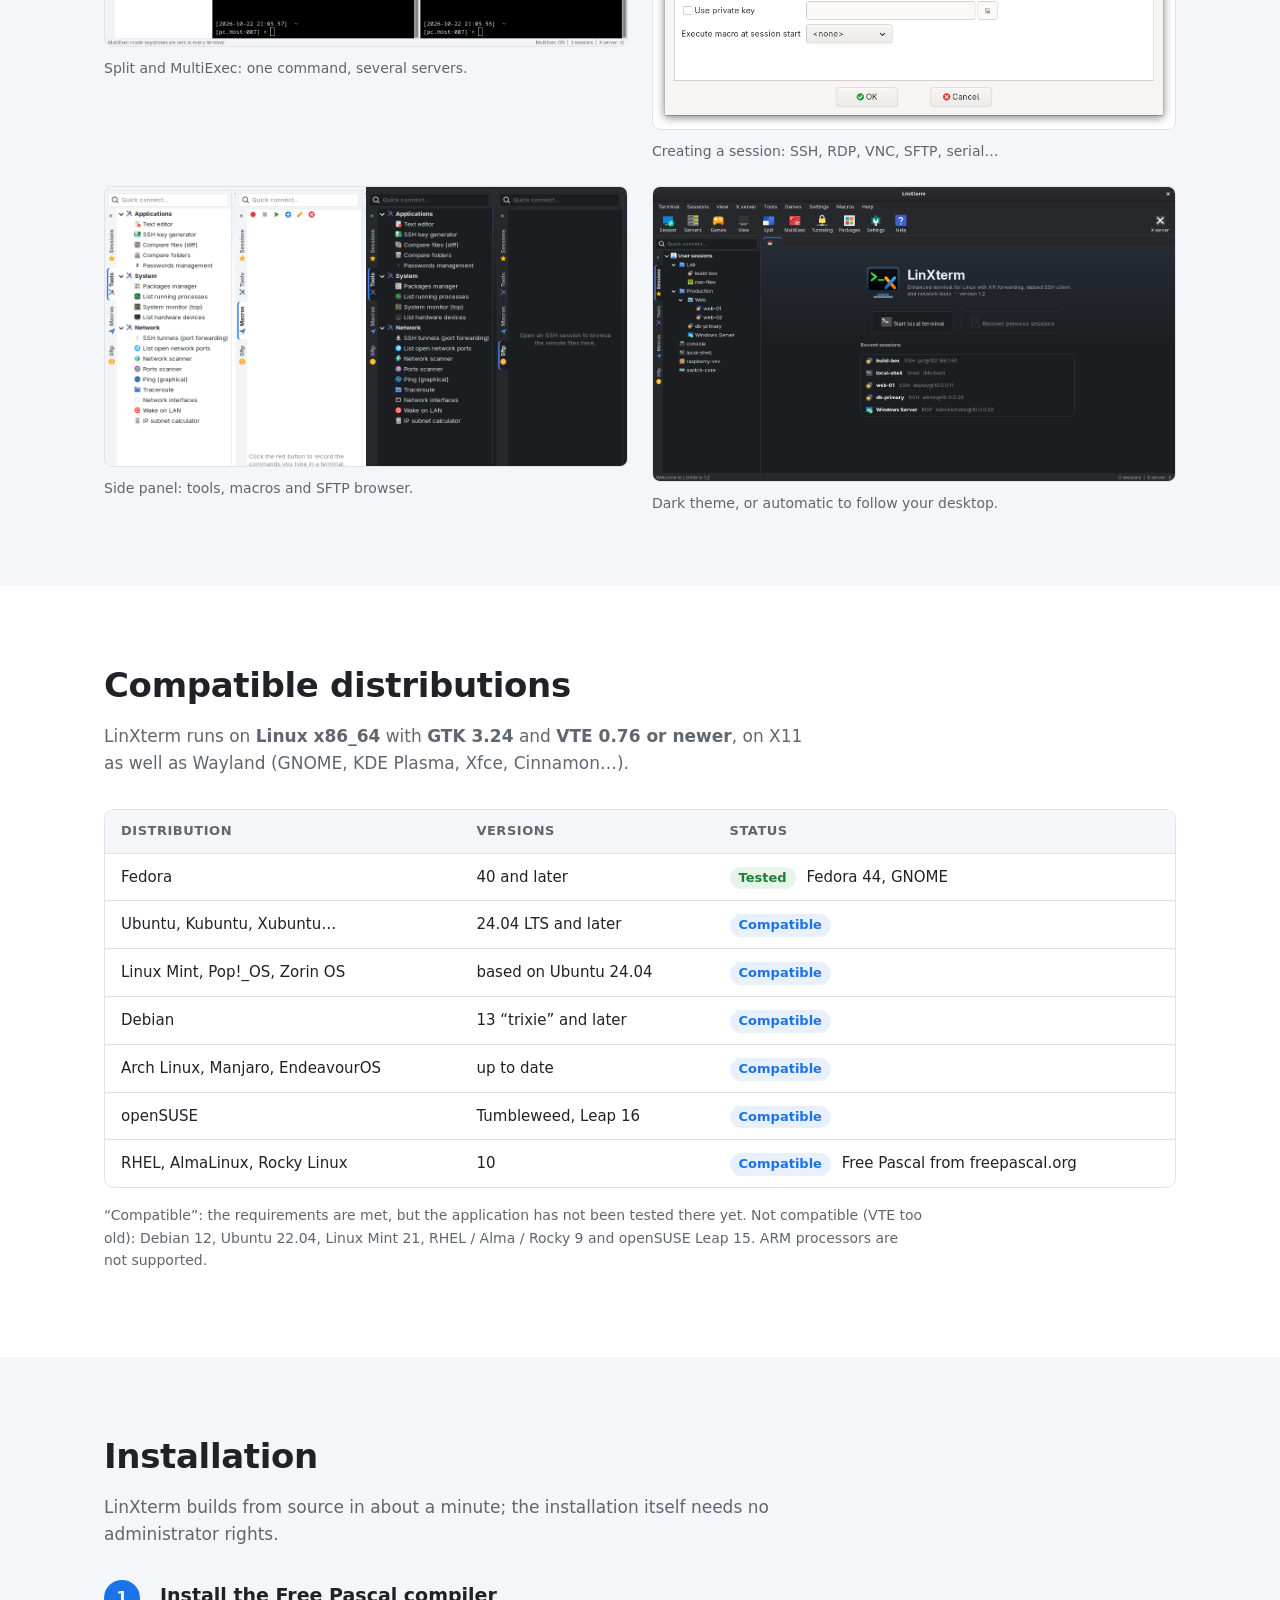
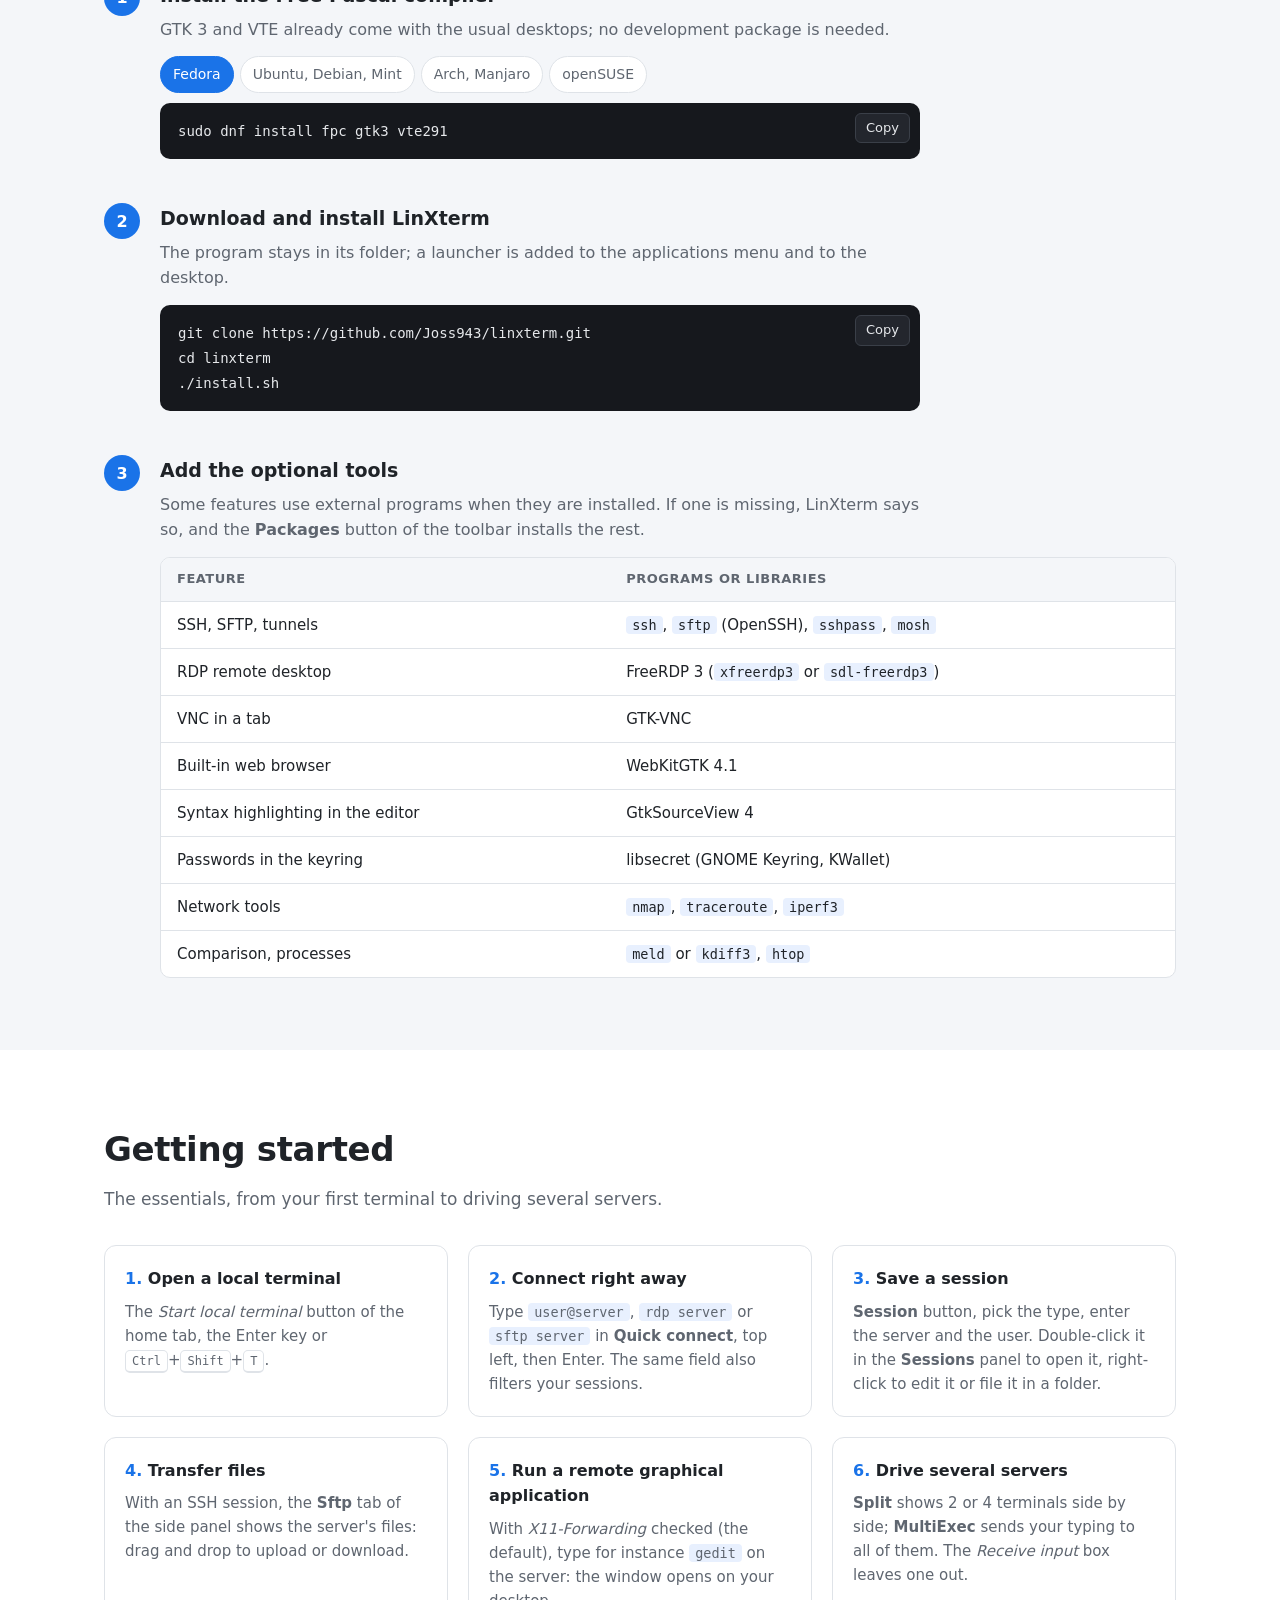
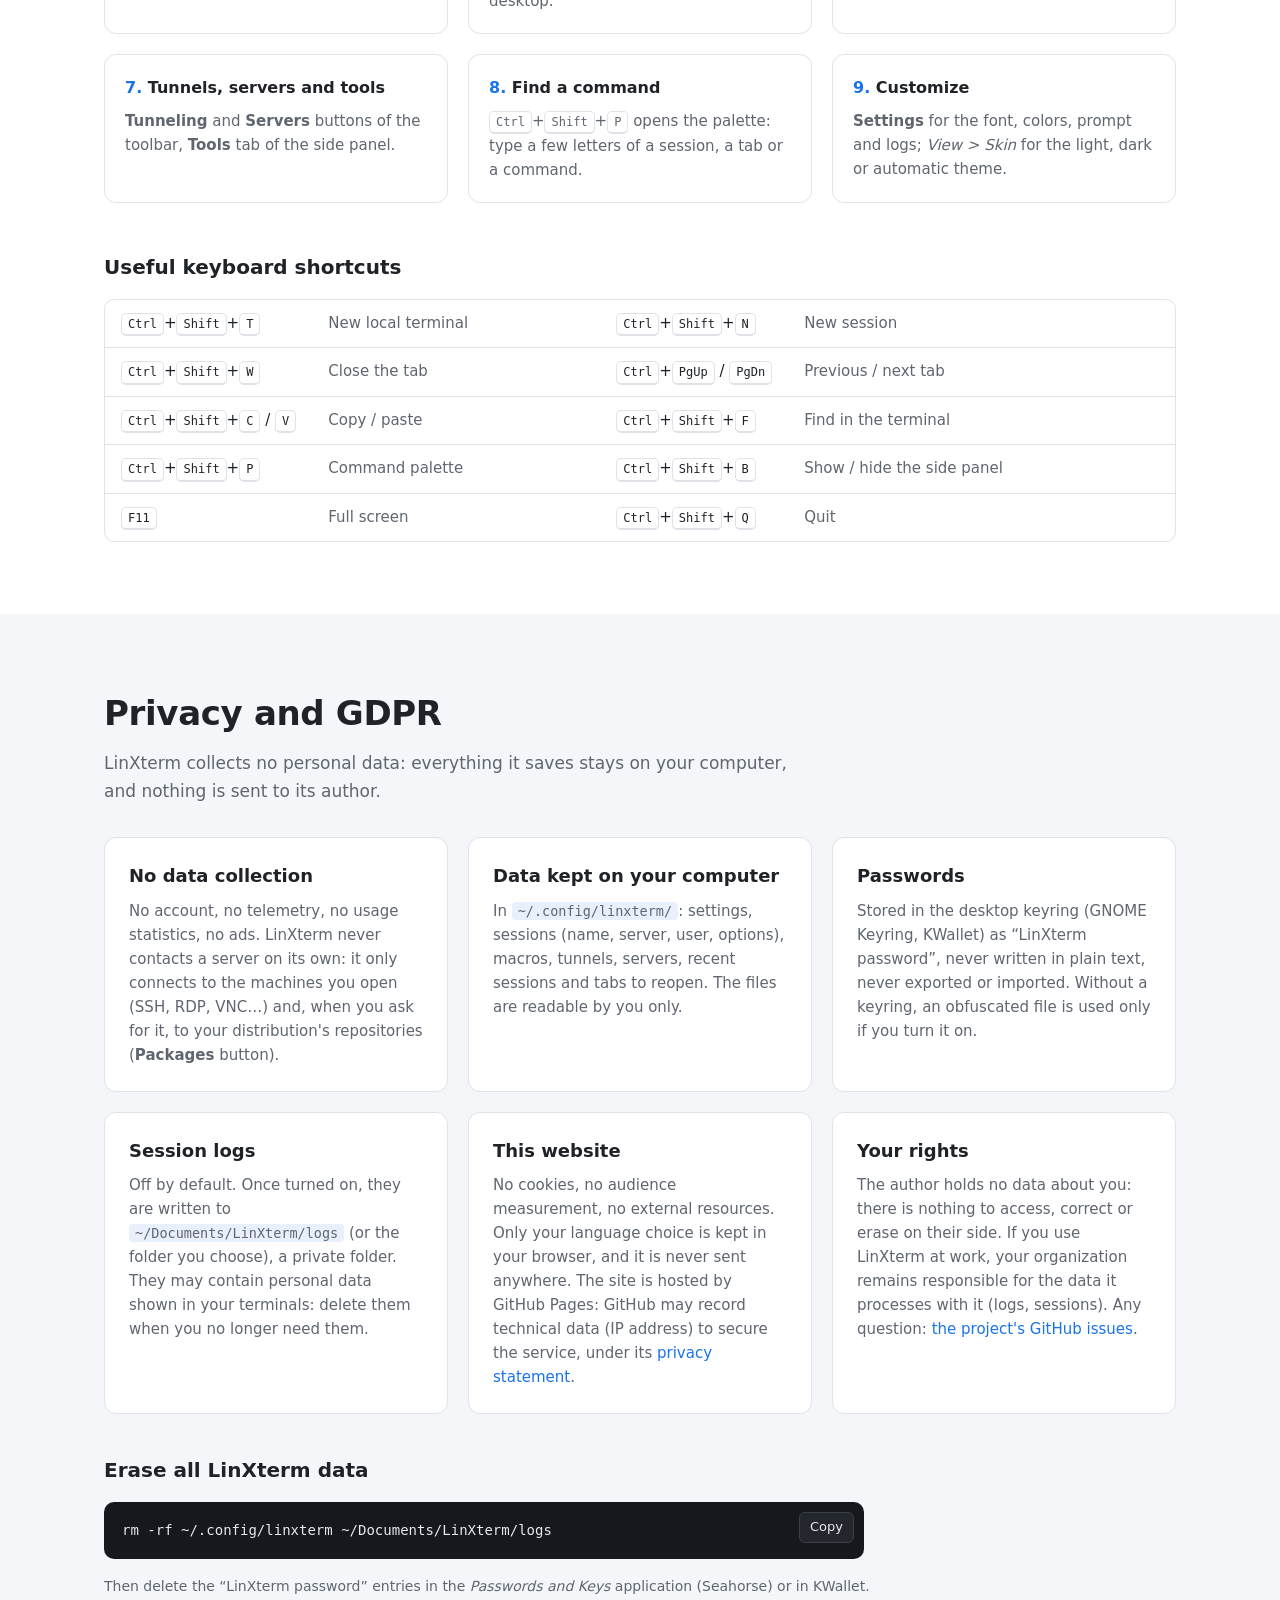
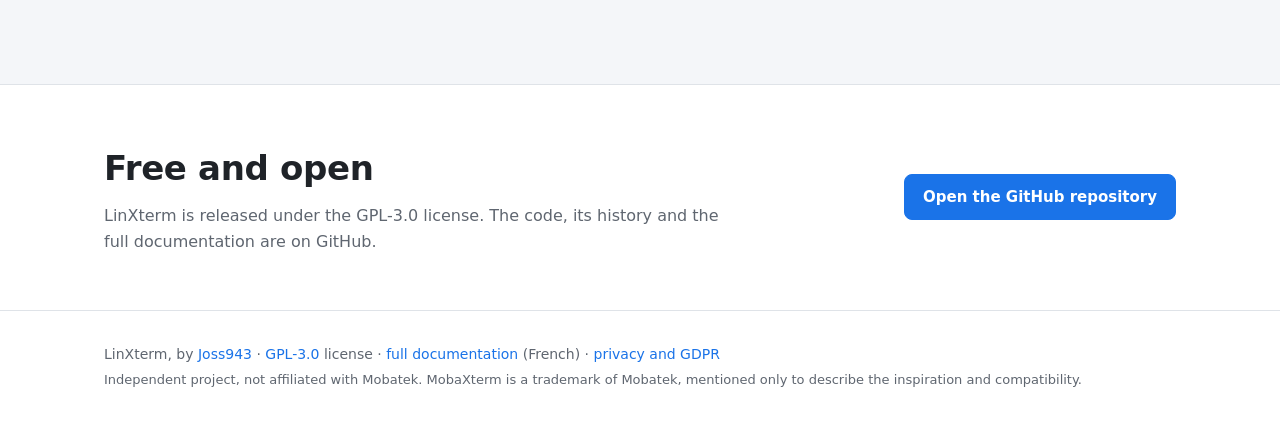
==== commit f066031b: "Rubrique confidentialité et RGPD (site FR / EN et README) - aucune collecte de données : pas de comp" ====
--- a/docs/en/index.html
+++ b/docs/en/index.html
@@ -30,6 +30,7 @@
       <a href="#compatibility">Compatibility</a>
       <a href="#installation">Installation</a>
       <a href="#getting-started">Getting started</a>
+      <a href="#privacy">Privacy</a>
     </nav>
     <div class="header-actions">
       <div class="lang" aria-label="Language">
@@ -290,6 +291,59 @@
     </div>
   </section>
 
+  <section id="privacy" class="section section-alt">
+    <div class="wrap">
+      <h2>Privacy and GDPR</h2>
+      <p class="section-lead">LinXterm collects no personal data: everything it saves stays on your
+        computer, and nothing is sent to its author.</p>
+      <div class="features privacy">
+        <article class="feature">
+          <h3>No data collection</h3>
+          <p>No account, no telemetry, no usage statistics, no ads. LinXterm never contacts a server
+            on its own: it only connects to the machines you open (SSH, RDP, VNC…) and, when you ask
+            for it, to your distribution's repositories (<strong>Packages</strong> button).</p>
+        </article>
+        <article class="feature">
+          <h3>Data kept on your computer</h3>
+          <p>In <code>~/.config/linxterm/</code>: settings, sessions (name, server, user, options),
+            macros, tunnels, servers, recent sessions and tabs to reopen. The files are readable by
+            you only.</p>
+        </article>
+        <article class="feature">
+          <h3>Passwords</h3>
+          <p>Stored in the desktop keyring (GNOME Keyring, KWallet) as “LinXterm password”, never
+            written in plain text, never exported or imported. Without a keyring, an obfuscated file
+            is used only if you turn it on.</p>
+        </article>
+        <article class="feature">
+          <h3>Session logs</h3>
+          <p>Off by default. Once turned on, they are written to
+            <code>~/Documents/LinXterm/logs</code> (or the folder you choose), a private folder. They
+            may contain personal data shown in your terminals: delete them when you no longer need
+            them.</p>
+        </article>
+        <article class="feature">
+          <h3>This website</h3>
+          <p>No cookies, no audience measurement, no external resources. Only your language choice is
+            kept in your browser, and it is never sent anywhere. The site is hosted by GitHub Pages:
+            GitHub may record technical data (IP address) to secure the service, under its
+            <a href="https://docs.github.com/en/site-policy/privacy-policies/github-general-privacy-statement">privacy statement</a>.</p>
+        </article>
+        <article class="feature">
+          <h3>Your rights</h3>
+          <p>The author holds no data about you: there is nothing to access, correct or erase on their
+            side. If you use LinXterm at work, your organization remains responsible for the data it
+            processes with it (logs, sessions). Any question:
+            <a href="https://github.com/Joss943/linxterm/issues">the project's GitHub issues</a>.</p>
+        </article>
+      </div>
+      <h3 class="sub">Erase all LinXterm data</h3>
+      <div class="code"><pre><code>rm -rf ~/.config/linxterm ~/Documents/LinXterm/logs</code></pre></div>
+      <p class="note">Then delete the “LinXterm password” entries in the <em>Passwords and Keys</em>
+        application (Seahorse) or in KWallet.</p>
+    </div>
+  </section>
+
   <section class="section section-cta">
     <div class="wrap cta">
       <div>
@@ -307,7 +361,8 @@
   <div class="wrap footer-inner">
     <p>LinXterm, by <a href="https://github.com/Joss943">Joss943</a> ·
       <a href="https://github.com/Joss943/linxterm/blob/main/LICENSE">GPL-3.0</a> license ·
-      <a href="https://github.com/Joss943/linxterm#readme">full documentation</a> (French)</p>
+      <a href="https://github.com/Joss943/linxterm#readme">full documentation</a> (French) ·
+      <a href="#privacy">privacy and GDPR</a></p>
     <p class="disclaimer">Independent project, not affiliated with Mobatek. MobaXterm is a trademark of
       Mobatek, mentioned only to describe the inspiration and compatibility.</p>
   </div>
--- a/docs/style.css
+++ b/docs/style.css
@@ -147,6 +147,8 @@
 }
 .feature h3 { margin: 16px 0 8px; font-size: 18px; }
 .feature p { margin: 0; color: var(--muted); font-size: 15px; }
+.privacy .feature h3 { margin-top: 0; }
+.privacy + .sub { margin-top: 40px; }
 
 /* gallery */
 .gallery { display: grid; grid-template-columns: repeat(2, 1fr); gap: 24px; }
@@ -211,7 +213,7 @@
 .guide p { margin: 0; color: var(--muted); font-size: 15px; }
 
 /* call to action and footer */
-.section-cta { padding: 56px 0; background: var(--bg-alt); border-top: 1px solid var(--border); }
+.section-cta { padding: 56px 0; border-top: 1px solid var(--border); }
 .cta { display: flex; align-items: center; justify-content: space-between; gap: 24px; }
 .cta p { margin: 8px 0 0; color: var(--muted); max-width: 620px; }
 .site-footer { padding: 28px 0 40px; border-top: 1px solid var(--border); color: var(--muted); font-size: 14px; }
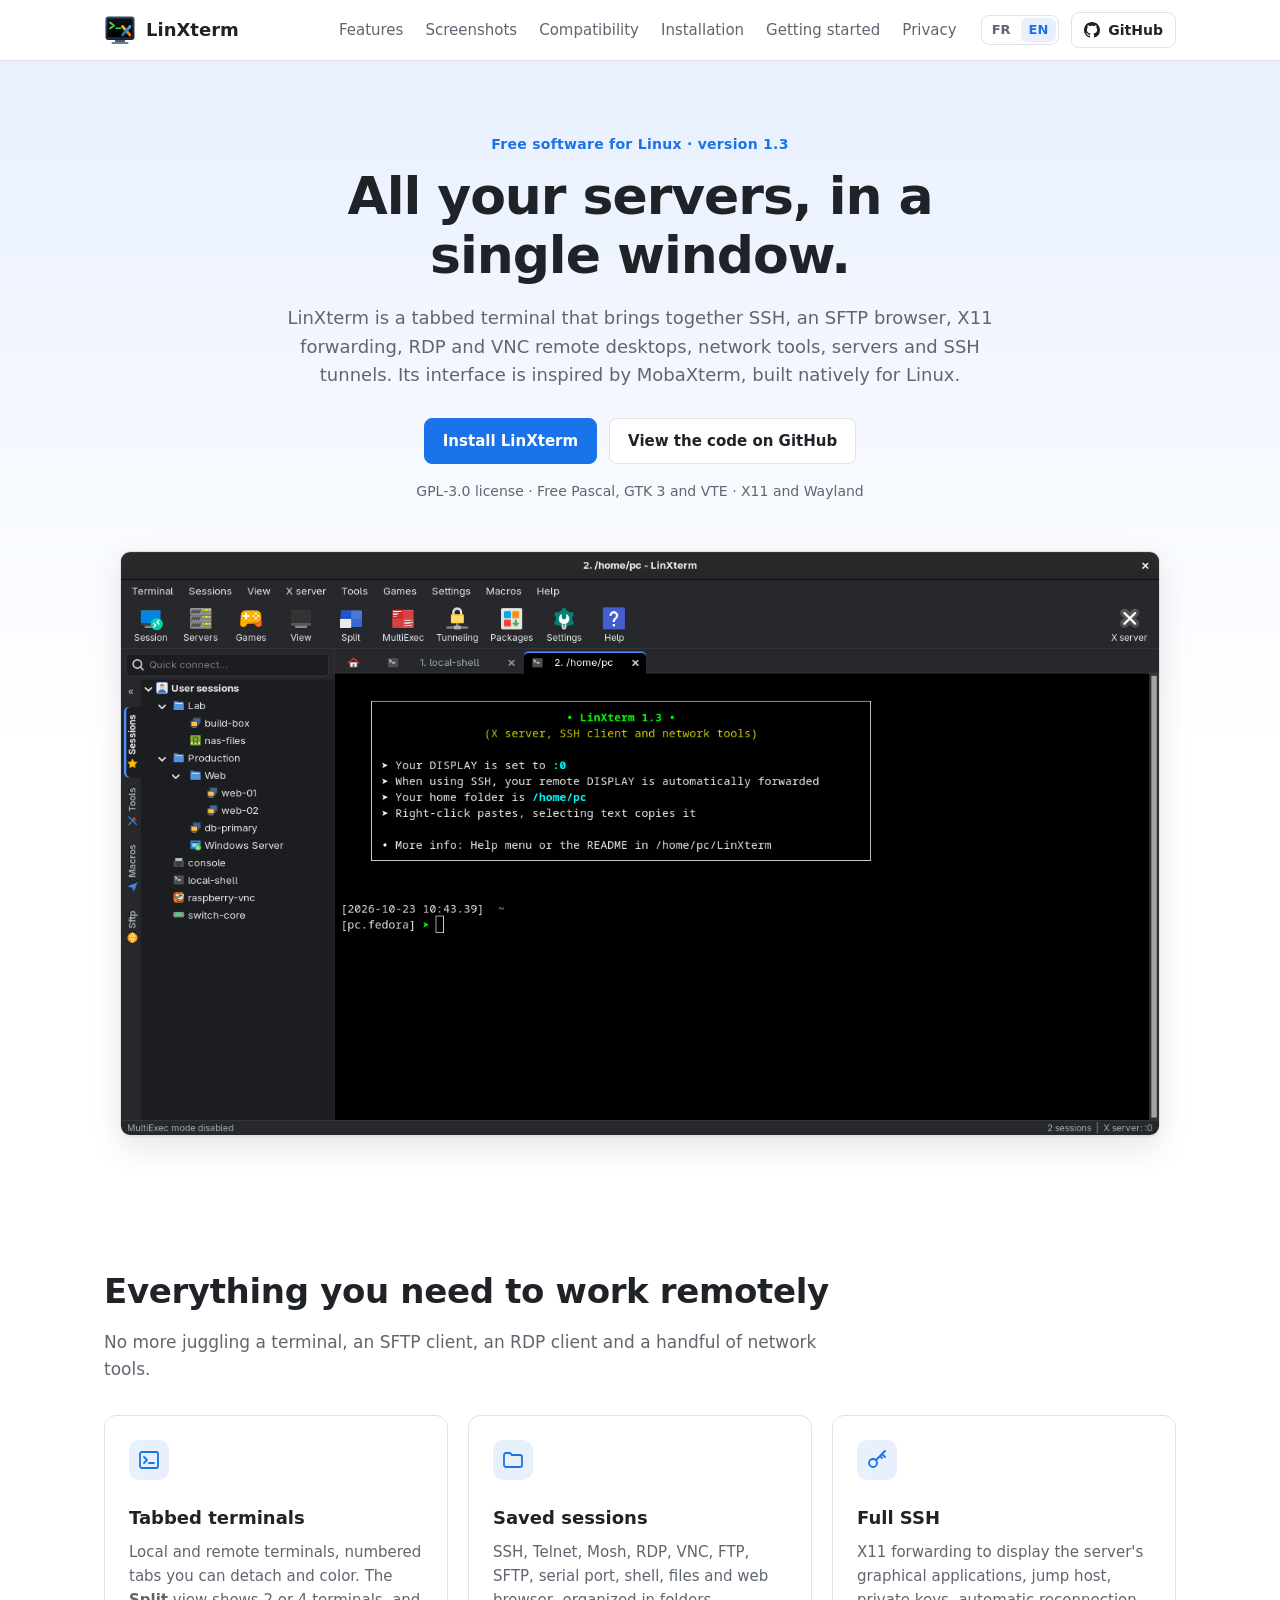
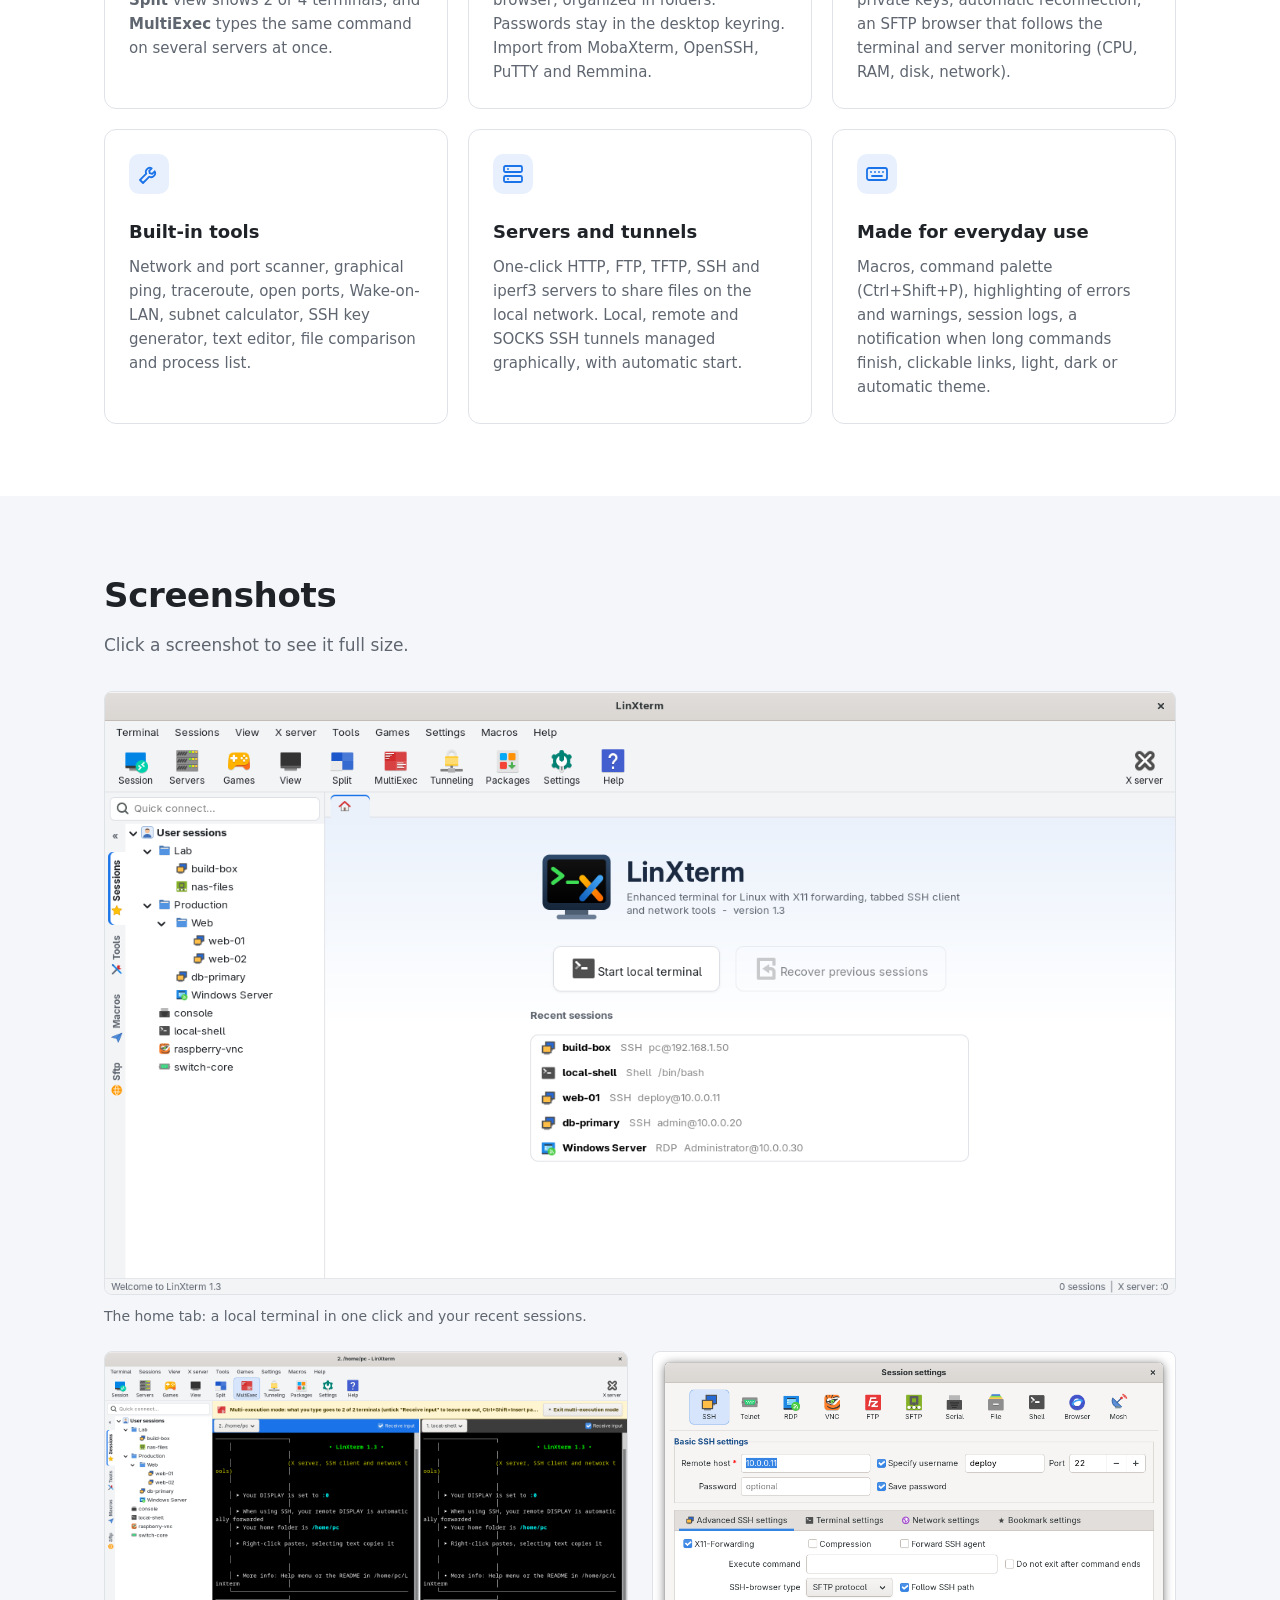
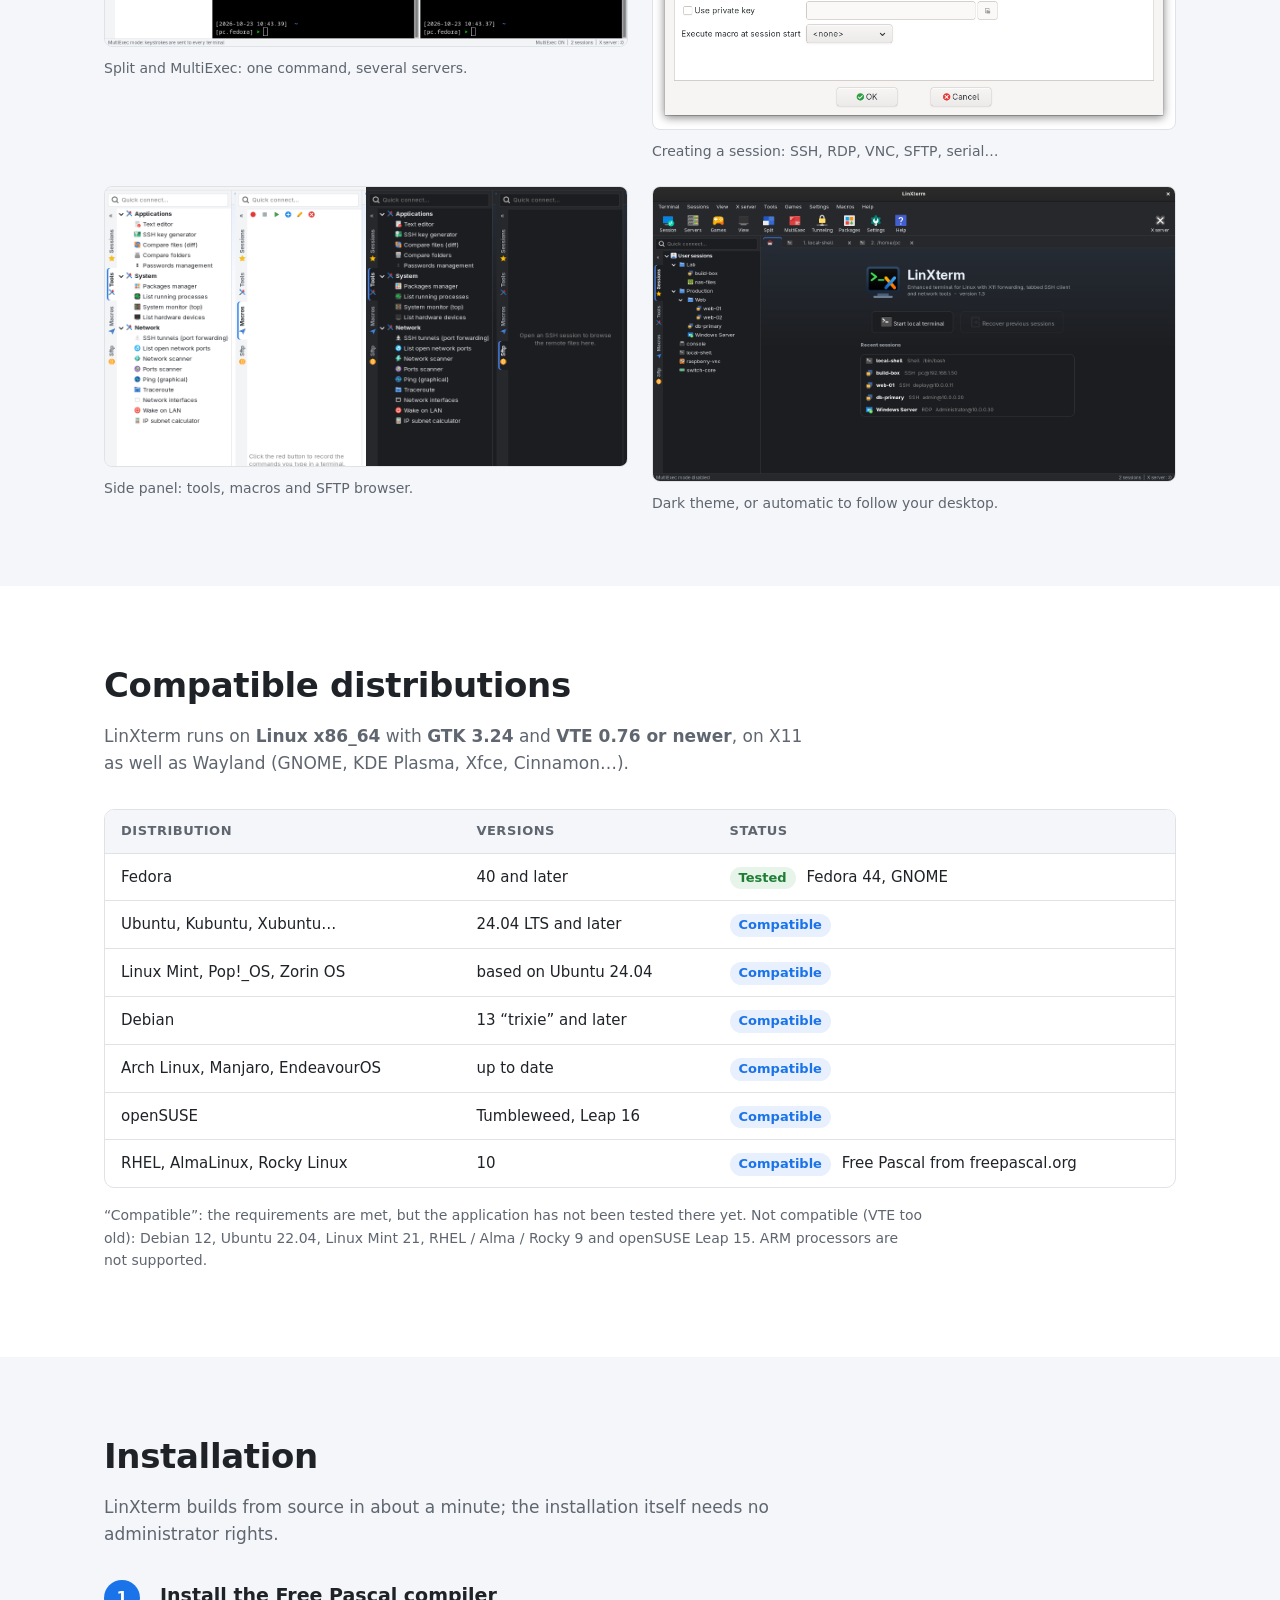
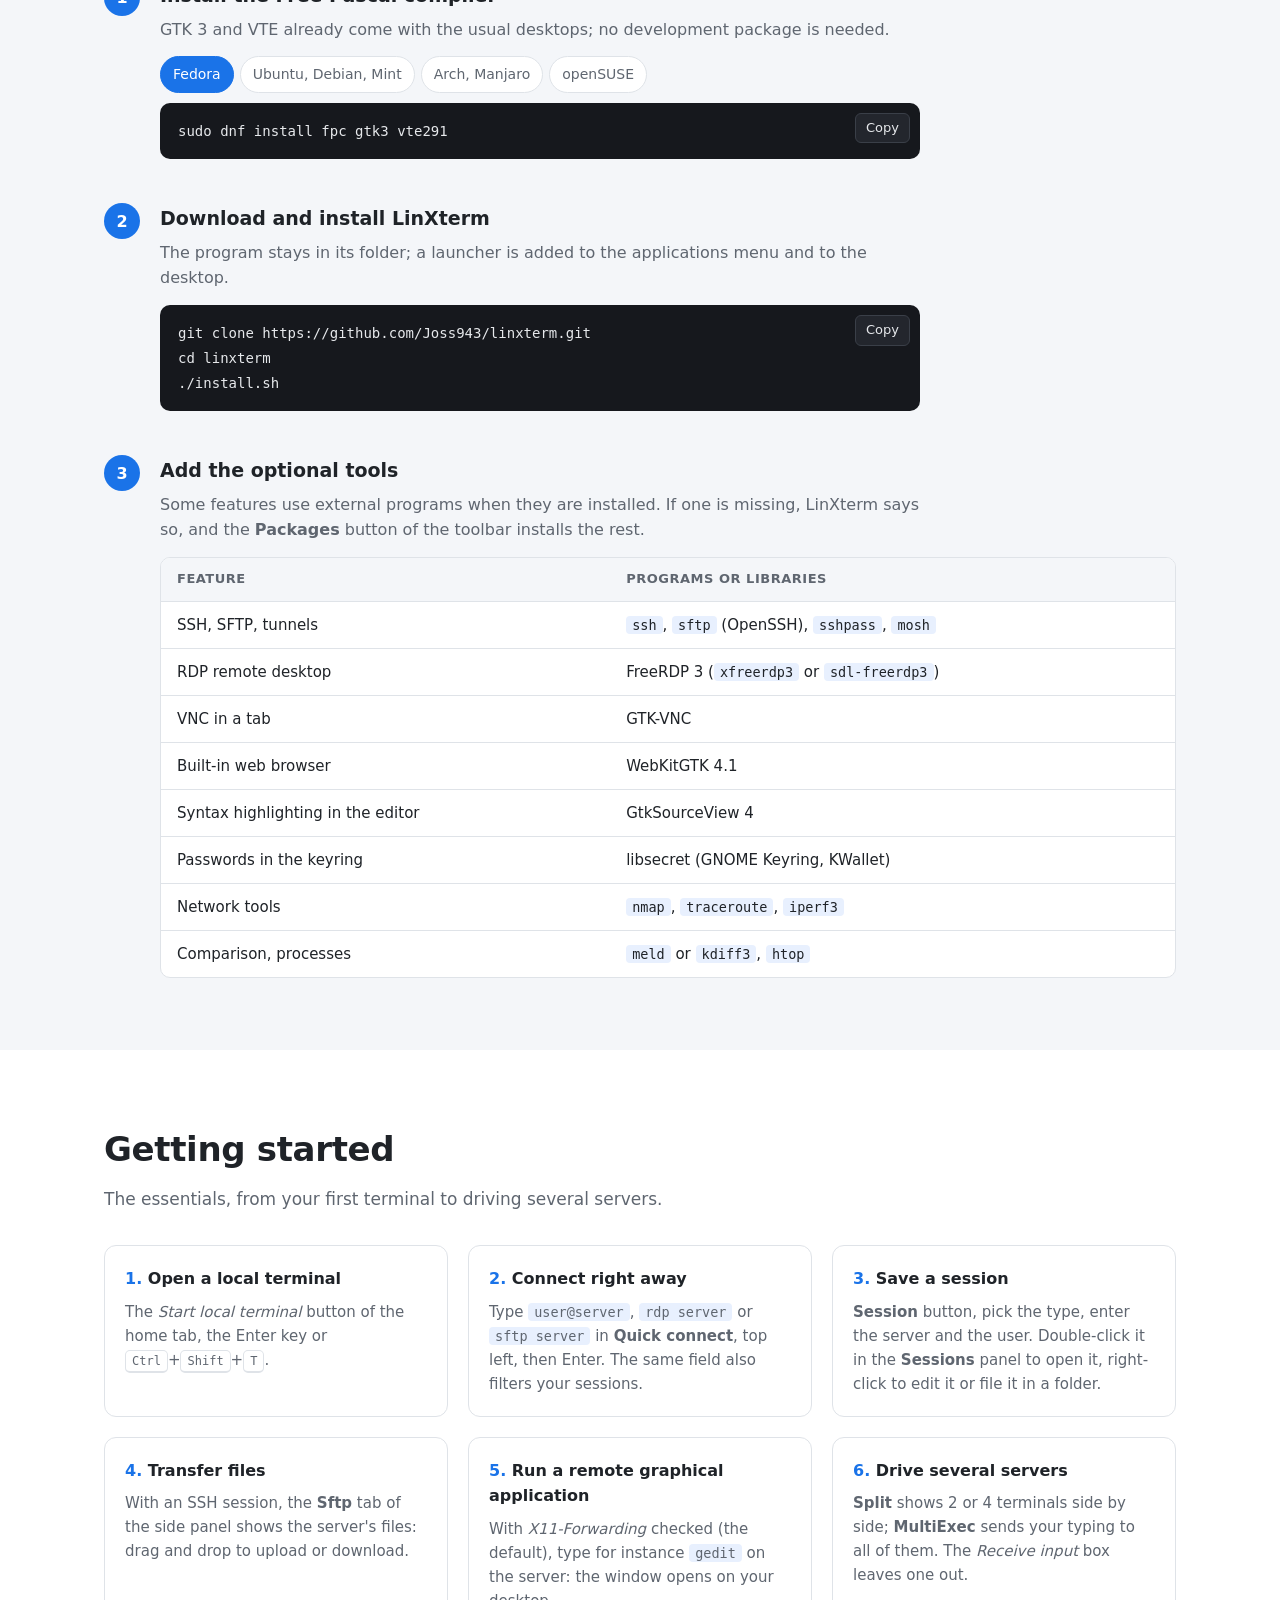
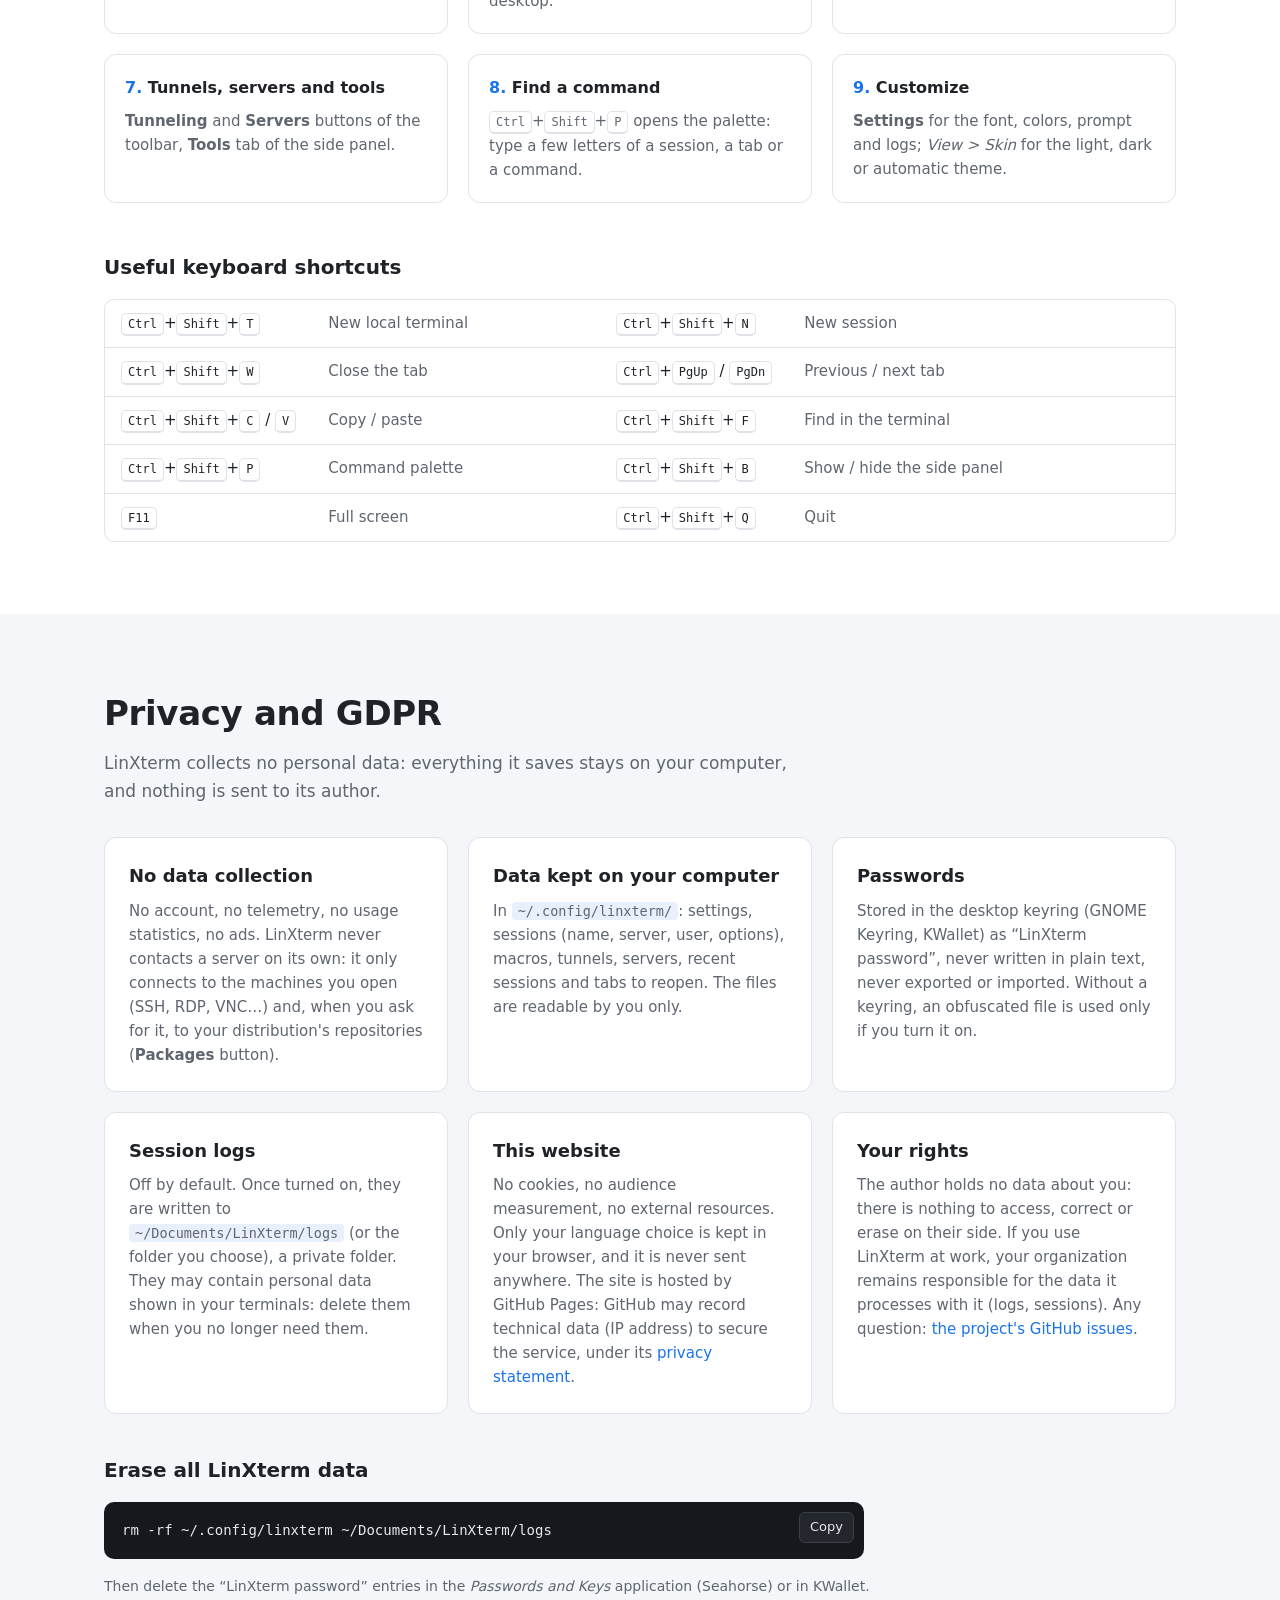
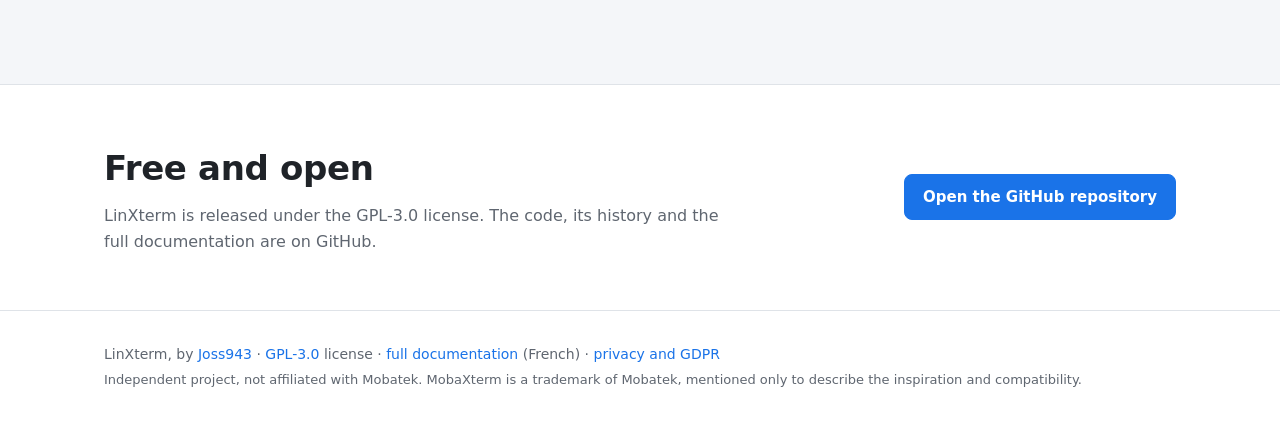
==== commit 456cc3cc: "LinXterm 1.3 - numéro de version 1.3 (application, site, README) ; - notes de version 1.3 dans l'his" ====
--- a/docs/en/index.html
+++ b/docs/en/index.html
@@ -49,7 +49,7 @@
 
   <section class="hero">
     <div class="wrap">
-      <p class="eyebrow">Free software for Linux · version 1.2</p>
+      <p class="eyebrow">Free software for Linux · <a href="https://github.com/Joss943/linxterm/releases/latest">version 1.3</a></p>
       <h1>All your servers, in a single window.</h1>
       <p class="lead">LinXterm is a tabbed terminal that brings together SSH, an SFTP browser, X11 forwarding,
         RDP and VNC remote desktops, network tools, servers and SSH tunnels. Its interface is inspired
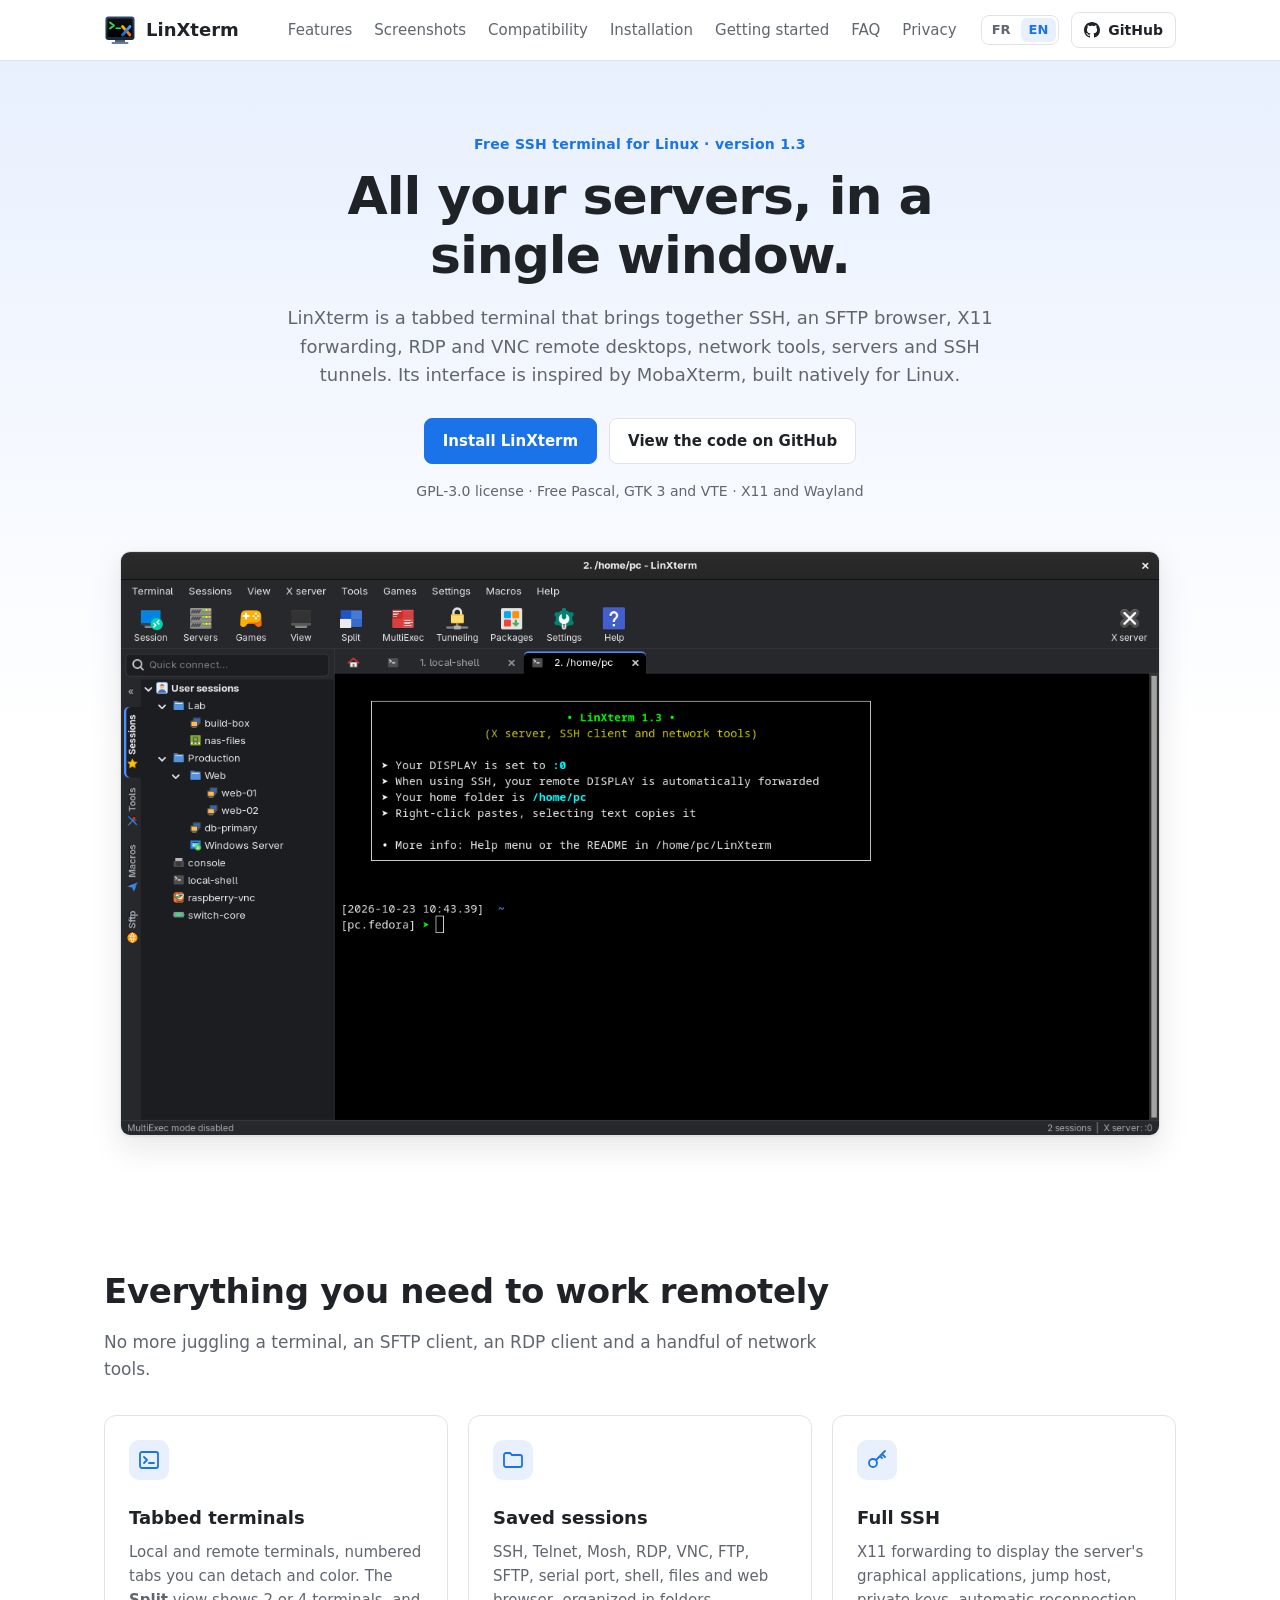
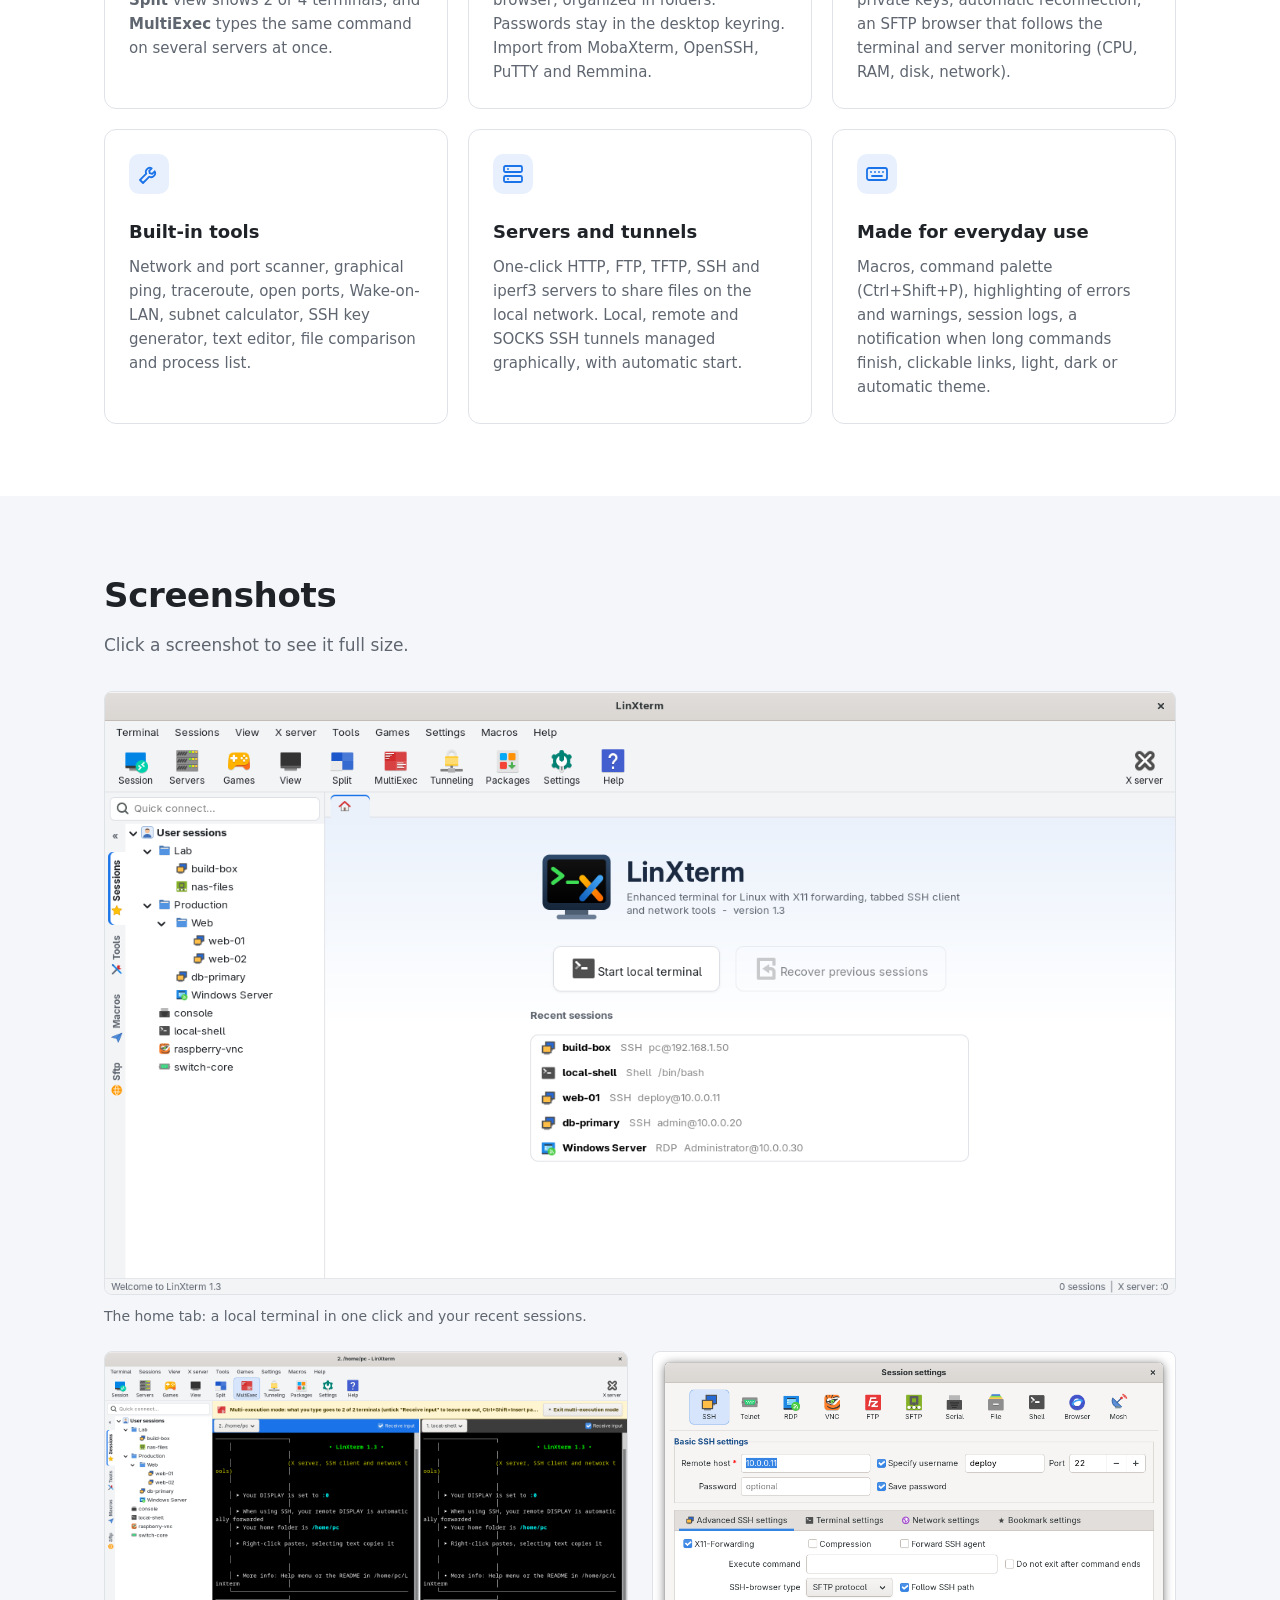
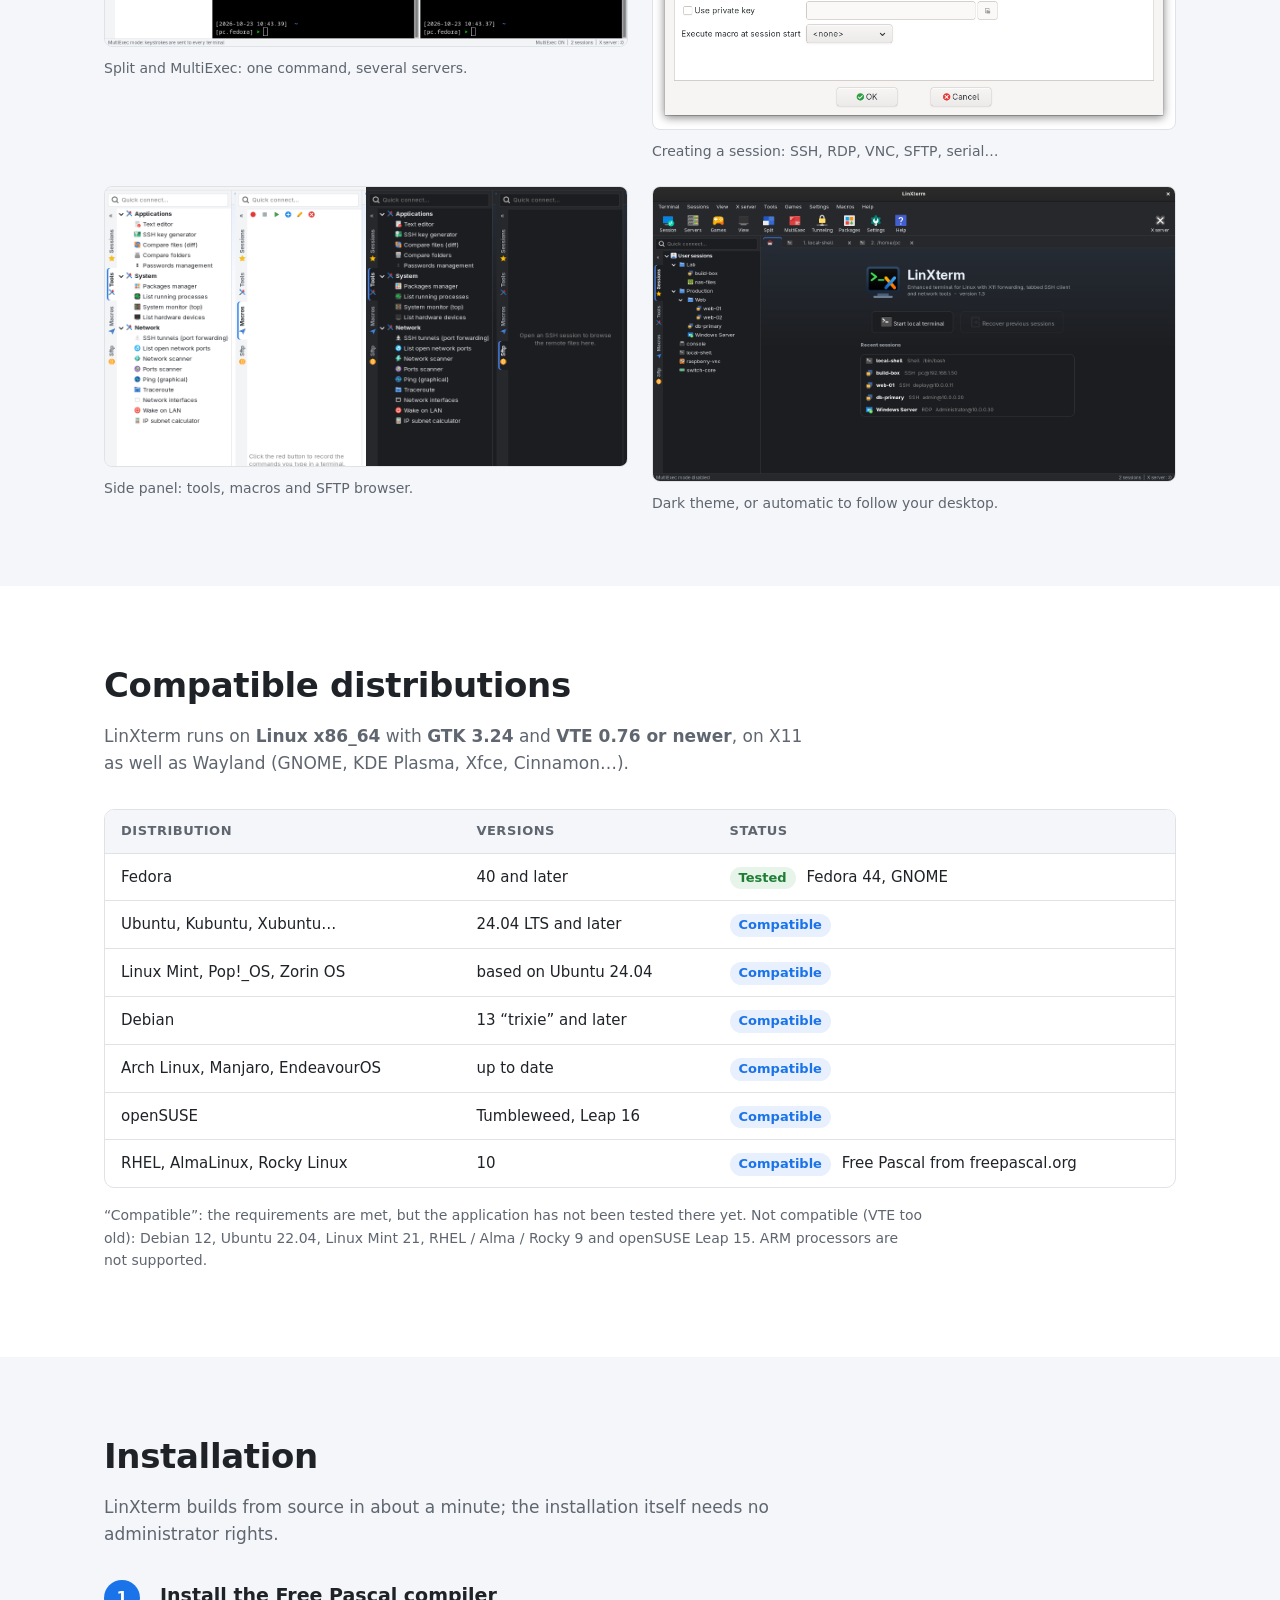
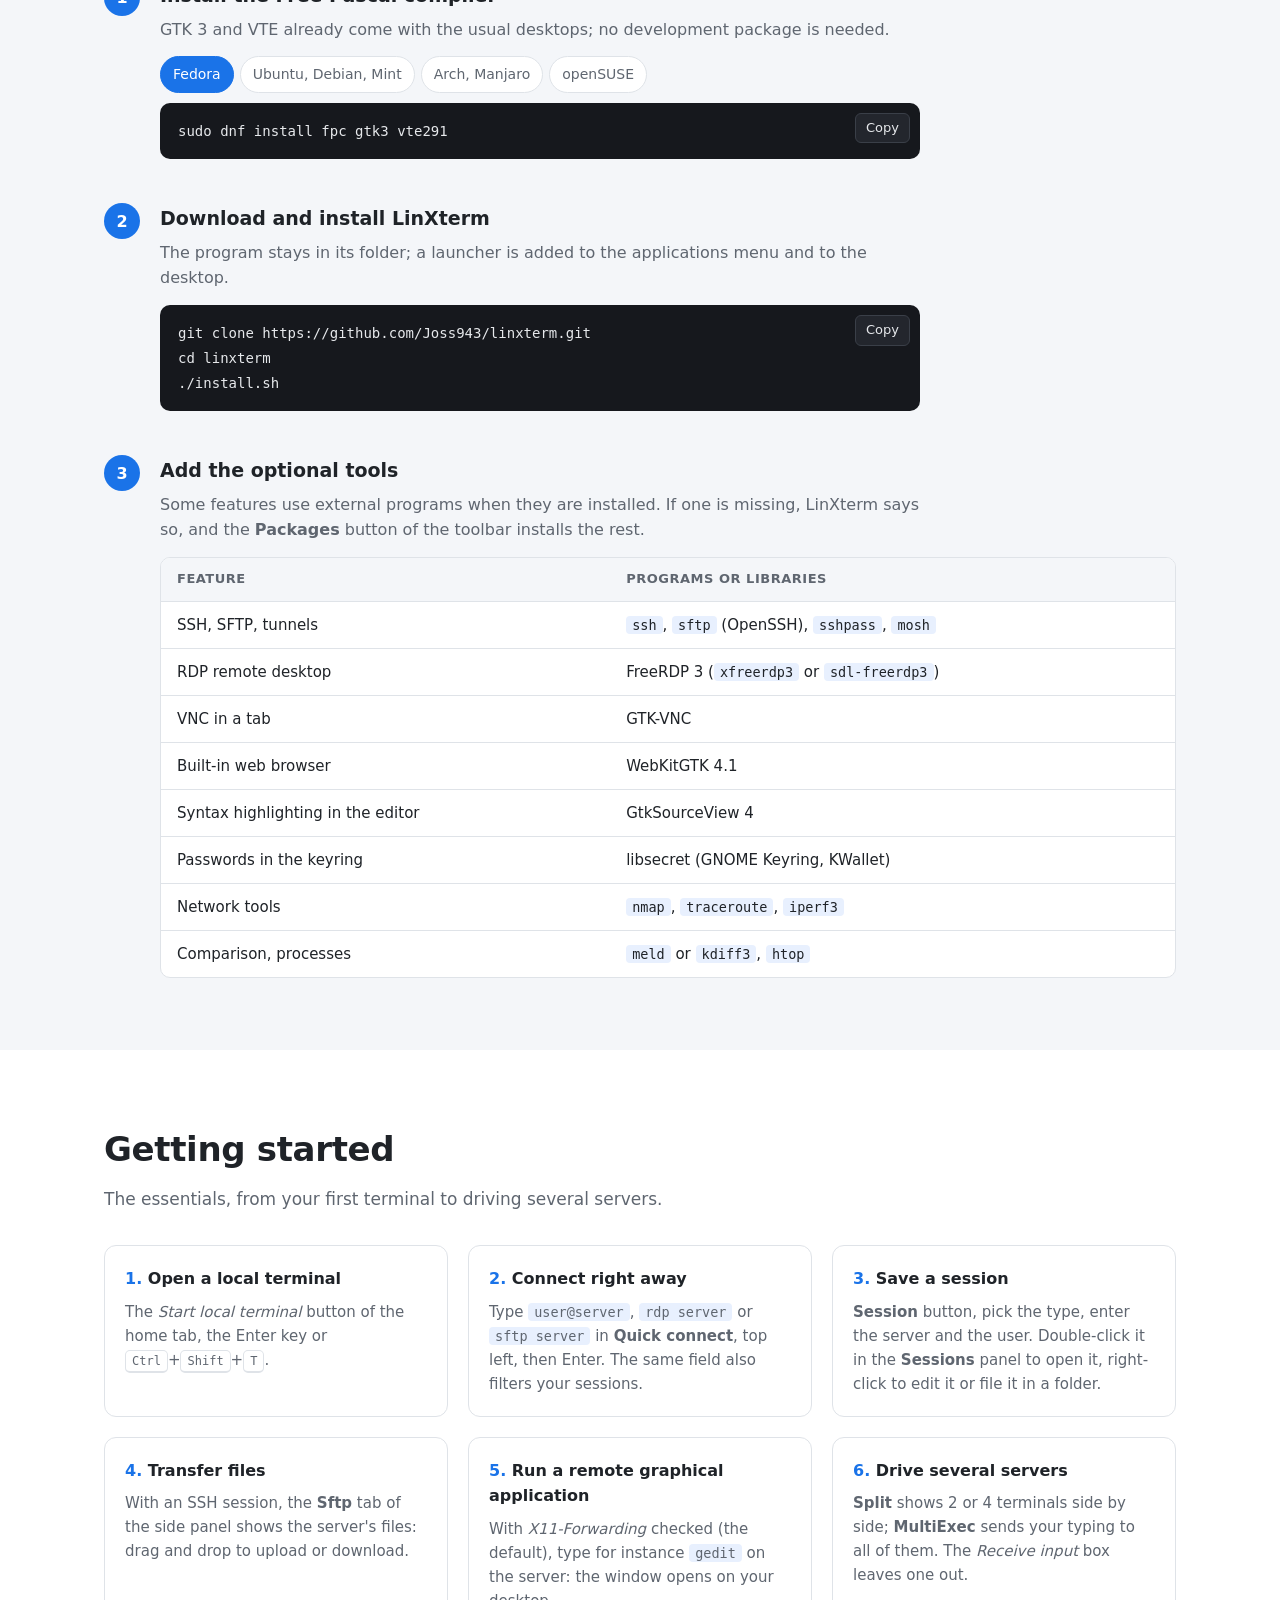
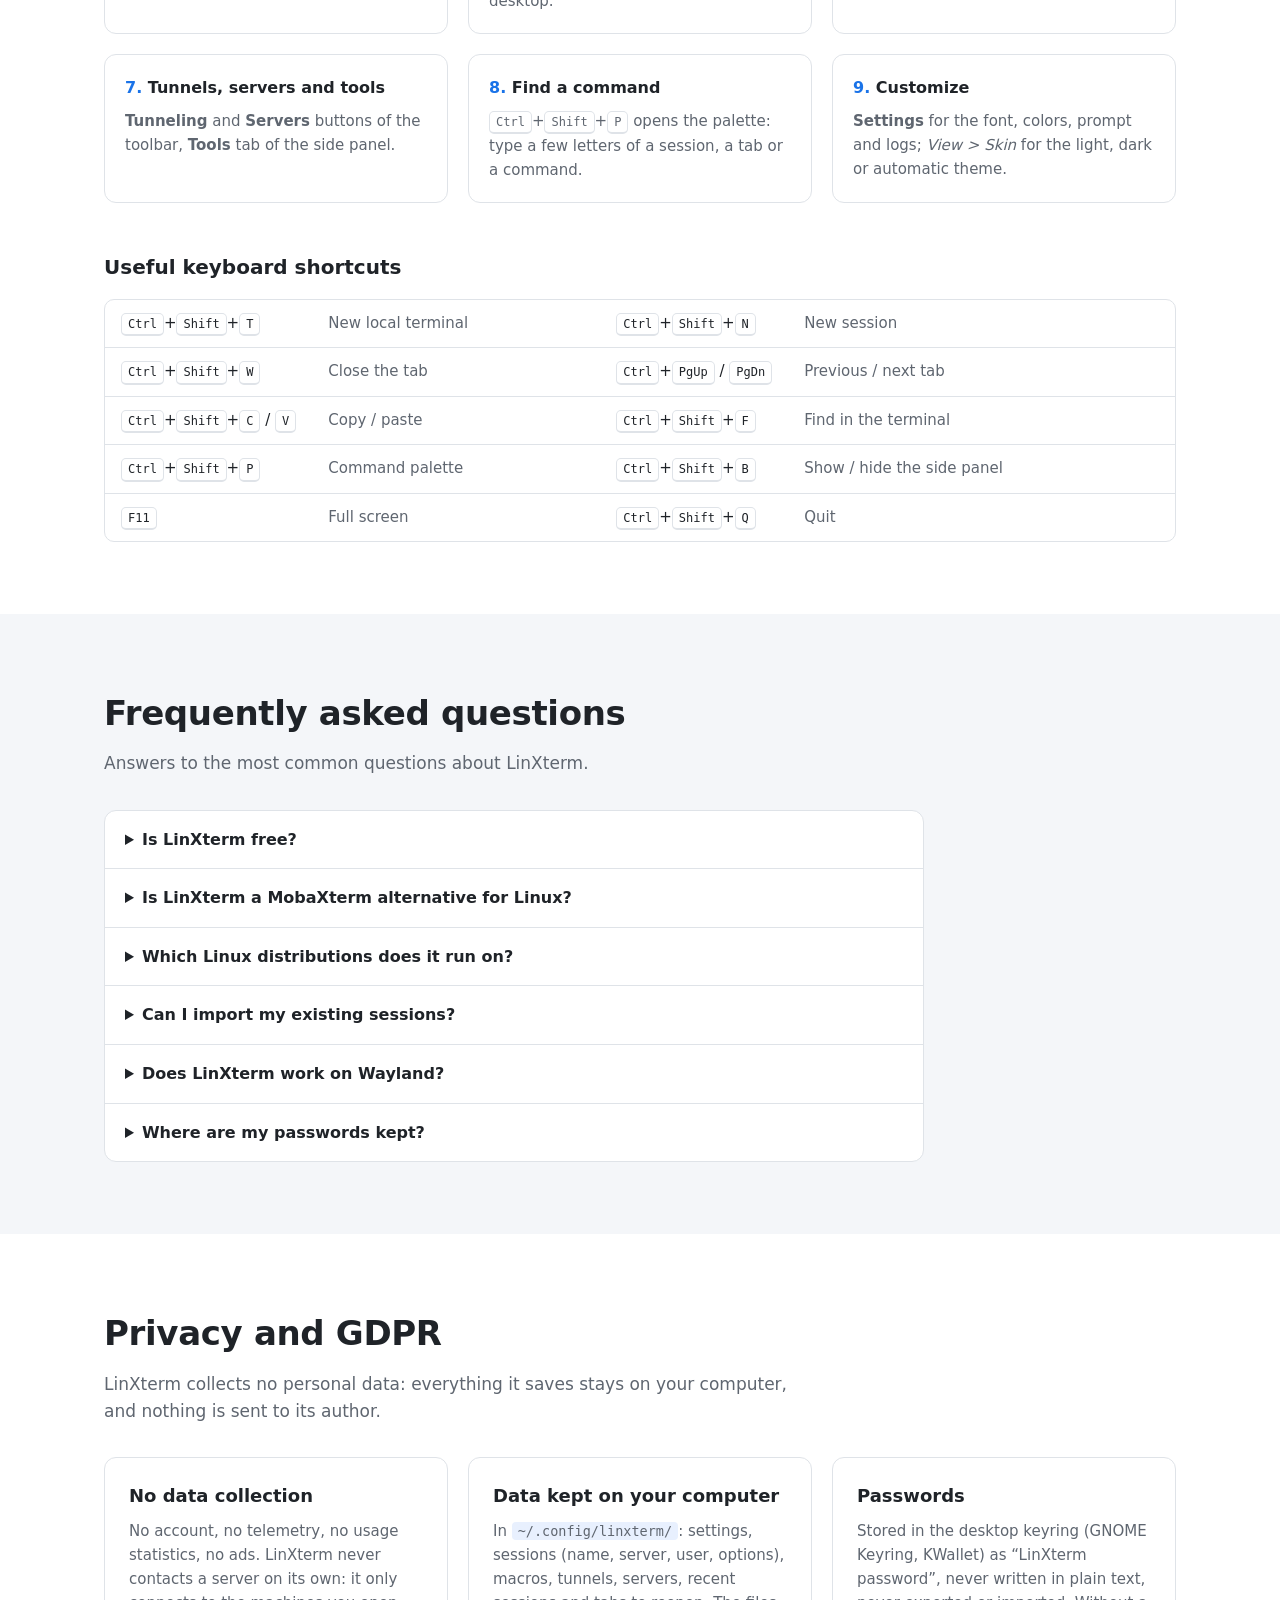
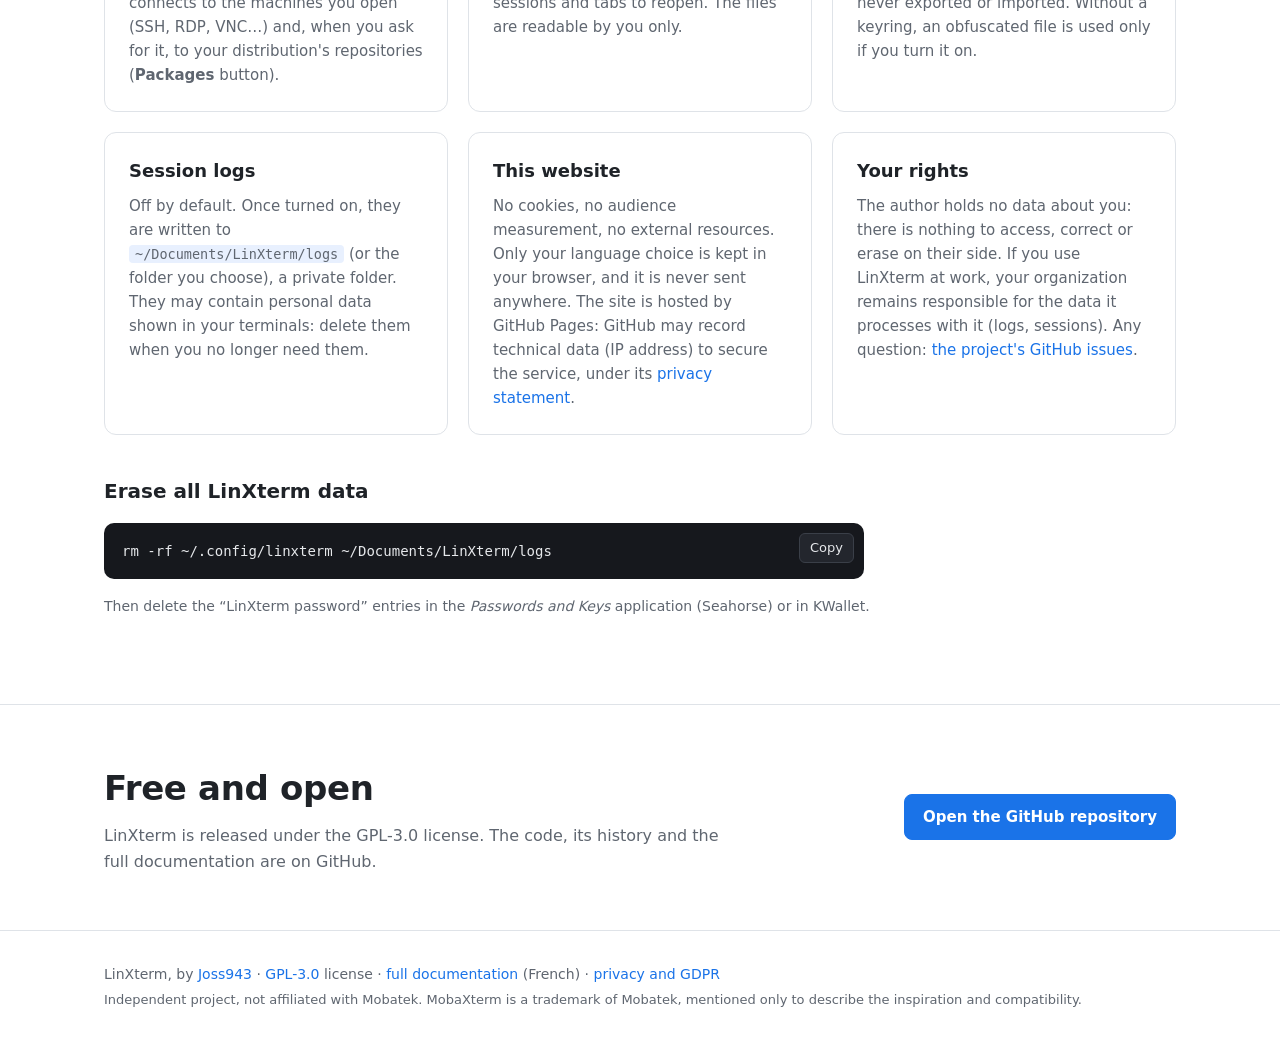
==== commit 35c49835: "Référencement du site - plus de redirection automatique vers l'anglais (le robot de Google   navigue" ====
--- a/docs/en/index.html
+++ b/docs/en/index.html
@@ -3,18 +3,120 @@
 <head>
   <meta charset="utf-8">
   <meta name="viewport" content="width=device-width, initial-scale=1">
-  <title>LinXterm · the all-in-one terminal for Linux</title>
-  <meta name="description" content="LinXterm: tabbed terminal for Linux with SSH, SFTP, X11 forwarding, RDP, VNC, network tools, servers and SSH tunnels in a single window. Free software (GPL-3.0).">
-  <meta property="og:title" content="LinXterm · the all-in-one terminal for Linux">
-  <meta property="og:description" content="Tabbed SSH, SFTP browser, X11, RDP, VNC, network tools, Split and MultiExec in a single window. Free software.">
-  <meta property="og:type" content="website">
-  <meta property="og:url" content="https://joss943.github.io/linxterm/en/">
-  <meta property="og:image" content="https://joss943.github.io/linxterm/img/terminal-sombre.png">
-  <meta name="theme-color" content="#1a73e8">
+  <title>LinXterm: free SSH terminal for Linux, MobaXterm alternative</title>
+  <meta name="description" content="Free all-in-one terminal for Linux: tabbed SSH, SFTP browser, X11, RDP, VNC, network tools and MultiExec. An open-source MobaXterm alternative (GPL-3.0).">
+  <link rel="canonical" href="https://joss943.github.io/linxterm/en/">
   <link rel="alternate" hreflang="fr" href="https://joss943.github.io/linxterm/">
   <link rel="alternate" hreflang="en" href="https://joss943.github.io/linxterm/en/">
+  <link rel="alternate" hreflang="x-default" href="https://joss943.github.io/linxterm/">
+  <meta property="og:type" content="website">
+  <meta property="og:site_name" content="LinXterm">
+  <meta property="og:locale" content="en_US">
+  <meta property="og:locale:alternate" content="fr_FR">
+  <meta property="og:title" content="LinXterm: free SSH terminal for Linux, MobaXterm alternative">
+  <meta property="og:description" content="Free all-in-one terminal for Linux: tabbed SSH, SFTP browser, X11, RDP, VNC, network tools and MultiExec. An open-source MobaXterm alternative (GPL-3.0).">
+  <meta property="og:url" content="https://joss943.github.io/linxterm/en/">
+  <meta property="og:image" content="https://joss943.github.io/linxterm/img/og.png">
+  <meta property="og:image:width" content="1200">
+  <meta property="og:image:height" content="630">
+  <meta property="og:image:alt" content="LinXterm window: sessions, toolbar and terminal">
+  <meta name="twitter:card" content="summary_large_image">
+  <meta name="theme-color" content="#1a73e8">
   <link rel="icon" href="../favicon.svg" type="image/svg+xml">
+  <link rel="apple-touch-icon" href="../apple-touch-icon.png">
   <link rel="stylesheet" href="../style.css">
+  <script type="application/ld+json">
+{
+  "@context": "https://schema.org",
+  "@type": "SoftwareApplication",
+  "name": "LinXterm",
+  "softwareVersion": "1.3",
+  "operatingSystem": "Linux",
+  "applicationCategory": "DeveloperApplication",
+  "applicationSubCategory": "Terminal, SSH client",
+  "description": "Free all-in-one terminal for Linux: tabbed SSH, SFTP browser, X11, RDP, VNC, network tools and MultiExec. An open-source MobaXterm alternative (GPL-3.0).",
+  "inLanguage": [
+    "fr",
+    "en"
+  ],
+  "url": "https://joss943.github.io/linxterm/en/",
+  "downloadUrl": "https://github.com/Joss943/linxterm/releases/latest",
+  "codeRepository": "https://github.com/Joss943/linxterm",
+  "license": "https://www.gnu.org/licenses/gpl-3.0.html",
+  "isAccessibleForFree": true,
+  "offers": {
+    "@type": "Offer",
+    "price": "0",
+    "priceCurrency": "EUR"
+  },
+  "screenshot": [
+    "https://joss943.github.io/linxterm/img/terminal-sombre.png",
+    "https://joss943.github.io/linxterm/img/accueil.png",
+    "https://joss943.github.io/linxterm/img/multiexec.png"
+  ],
+  "author": {
+    "@type": "Person",
+    "name": "Joss943",
+    "url": "https://github.com/Joss943"
+  }
+}
+  </script>
+  <script type="application/ld+json">
+{
+  "@context": "https://schema.org",
+  "@type": "FAQPage",
+  "mainEntity": [
+    {
+      "@type": "Question",
+      "name": "Is LinXterm free?",
+      "acceptedAnswer": {
+        "@type": "Answer",
+        "text": "Yes. LinXterm is free and open-source software released under the GPL-3.0 license, with no ads, no account and no data collection."
+      }
+    },
+    {
+      "@type": "Question",
+      "name": "Is LinXterm a MobaXterm alternative for Linux?",
+      "acceptedAnswer": {
+        "@type": "Answer",
+        "text": "Yes. LinXterm follows the organization of MobaXterm (saved sessions, tabs, SFTP browser, X11 forwarding, Split, MultiExec, network tools) in a native Linux application, and imports your MobaXterm sessions. It is an independent project, not affiliated with Mobatek."
+      }
+    },
+    {
+      "@type": "Question",
+      "name": "Which Linux distributions does it run on?",
+      "acceptedAnswer": {
+        "@type": "Answer",
+        "text": "On Linux x86_64 with GTK 3.24 and VTE 0.76 or newer: Fedora 40 and later, Ubuntu 24.04 and later, Linux Mint 22, Debian 13, Arch Linux, openSUSE Tumbleweed and Leap 16, RHEL 10."
+      }
+    },
+    {
+      "@type": "Question",
+      "name": "Can I import my existing sessions?",
+      "acceptedAnswer": {
+        "@type": "Answer",
+        "text": "Yes: MobaXterm sessions (.mxtsessions or MobaXterm.ini), hosts from ~/.ssh/config, PuTTY and Remmina sessions, with their folders. Passwords are never imported."
+      }
+    },
+    {
+      "@type": "Question",
+      "name": "Does LinXterm work on Wayland?",
+      "acceptedAnswer": {
+        "@type": "Answer",
+        "text": "Yes, on X11 as well as Wayland (GNOME, KDE Plasma, Xfce, Cinnamon…). Remote graphical applications are displayed through X11 forwarding and Xwayland."
+      }
+    },
+    {
+      "@type": "Question",
+      "name": "Where are my passwords kept?",
+      "acceptedAnswer": {
+        "@type": "Answer",
+        "text": "In your desktop keyring (GNOME Keyring or KWallet), never in plain text. LinXterm sends no data to its author."
+      }
+    }
+  ]
+}
+  </script>
 </head>
 <body>
 
@@ -30,6 +132,7 @@
       <a href="#compatibility">Compatibility</a>
       <a href="#installation">Installation</a>
       <a href="#getting-started">Getting started</a>
+      <a href="#faq">FAQ</a>
       <a href="#privacy">Privacy</a>
     </nav>
     <div class="header-actions">
@@ -49,7 +152,7 @@
 
   <section class="hero">
     <div class="wrap">
-      <p class="eyebrow">Free software for Linux · <a href="https://github.com/Joss943/linxterm/releases/latest">version 1.3</a></p>
+      <p class="eyebrow">Free SSH terminal for Linux · <a href="https://github.com/Joss943/linxterm/releases/latest">version 1.3</a></p>
       <h1>All your servers, in a single window.</h1>
       <p class="lead">LinXterm is a tabbed terminal that brings together SSH, an SFTP browser, X11 forwarding,
         RDP and VNC remote desktops, network tools, servers and SSH tunnels. Its interface is inspired
@@ -60,7 +163,7 @@
       </div>
       <p class="meta">GPL-3.0 license · Free Pascal, GTK 3 and VTE · X11 and Wayland</p>
       <figure class="hero-shot">
-        <img src="../img/terminal-sombre.png" width="1366" height="768"
+        <img src="../img/terminal-sombre.png" width="1366" height="768" fetchpriority="high"
              alt="LinXterm window in dark theme: toolbar, sessions panel and an open terminal">
       </figure>
     </div>
@@ -291,7 +394,40 @@
     </div>
   </section>
 
-  <section id="privacy" class="section section-alt">
+  <section id="faq" class="section section-alt">
+    <div class="wrap">
+      <h2>Frequently asked questions</h2>
+      <p class="section-lead">Answers to the most common questions about LinXterm.</p>
+      <div class="faq">
+        <details>
+          <summary>Is LinXterm free?</summary>
+          <p>Yes. LinXterm is free and open-source software released under the GPL-3.0 license, with no ads, no account and no data collection.</p>
+        </details>
+        <details>
+          <summary>Is LinXterm a MobaXterm alternative for Linux?</summary>
+          <p>Yes. LinXterm follows the organization of MobaXterm (saved sessions, tabs, SFTP browser, X11 forwarding, Split, MultiExec, network tools) in a native Linux application, and imports your MobaXterm sessions. It is an independent project, not affiliated with Mobatek.</p>
+        </details>
+        <details>
+          <summary>Which Linux distributions does it run on?</summary>
+          <p>On Linux x86_64 with GTK 3.24 and VTE 0.76 or newer: Fedora 40 and later, Ubuntu 24.04 and later, Linux Mint 22, Debian 13, Arch Linux, openSUSE Tumbleweed and Leap 16, RHEL 10.</p>
+        </details>
+        <details>
+          <summary>Can I import my existing sessions?</summary>
+          <p>Yes: MobaXterm sessions (.mxtsessions or MobaXterm.ini), hosts from ~/.ssh/config, PuTTY and Remmina sessions, with their folders. Passwords are never imported.</p>
+        </details>
+        <details>
+          <summary>Does LinXterm work on Wayland?</summary>
+          <p>Yes, on X11 as well as Wayland (GNOME, KDE Plasma, Xfce, Cinnamon…). Remote graphical applications are displayed through X11 forwarding and Xwayland.</p>
+        </details>
+        <details>
+          <summary>Where are my passwords kept?</summary>
+          <p>In your desktop keyring (GNOME Keyring or KWallet), never in plain text. LinXterm sends no data to its author.</p>
+        </details>
+      </div>
+    </div>
+  </section>
+
+  <section id="privacy" class="section">
     <div class="wrap">
       <h2>Privacy and GDPR</h2>
       <p class="section-lead">LinXterm collects no personal data: everything it saves stays on your
--- a/docs/style.css
+++ b/docs/style.css
@@ -212,6 +212,20 @@
 .guide h3::before { content: counter(guide) ". "; color: var(--accent); }
 .guide p { margin: 0; color: var(--muted); font-size: 15px; }
 
+/* questions */
+.faq { max-width: 820px; border: 1px solid var(--border); border-radius: 12px; background: var(--surface); }
+.faq details { border-bottom: 1px solid var(--border); }
+.faq details:last-child { border-bottom: none; }
+.faq summary { padding: 16px 20px; font-weight: 600; cursor: pointer; list-style-position: inside; }
+.faq summary:focus-visible { outline: 2px solid var(--accent); outline-offset: -2px; }
+.faq details p { margin: 0; padding: 0 20px 18px; color: var(--muted); }
+
+/* English suggestion bar */
+.lang-hint { background: var(--accent-soft); color: var(--text); font-size: 14px; }
+.lang-hint .wrap { display: flex; align-items: center; gap: 12px; min-height: 40px; }
+.lang-hint a { font-weight: 600; }
+.lang-hint-close { margin-left: auto; border: none; background: none; color: var(--muted); font-size: 20px; line-height: 1; cursor: pointer; }
+
 /* call to action and footer */
 .section-cta { padding: 56px 0; border-top: 1px solid var(--border); }
 .cta { display: flex; align-items: center; justify-content: space-between; gap: 24px; }
@@ -221,10 +235,12 @@
 .disclaimer { font-size: 13px; }
 
 /* tablet and phone */
+@media (max-width: 1100px) {
+  .nav { display: none; }
+  .header-actions { margin-left: auto; }
+}
 @media (max-width: 900px) {
   .features, .guide { grid-template-columns: repeat(2, 1fr); }
-  .nav { display: none; }
-  .header-actions { margin-left: auto; }
 }
 @media (max-width: 600px) {
   .wrap { padding: 0 16px; }
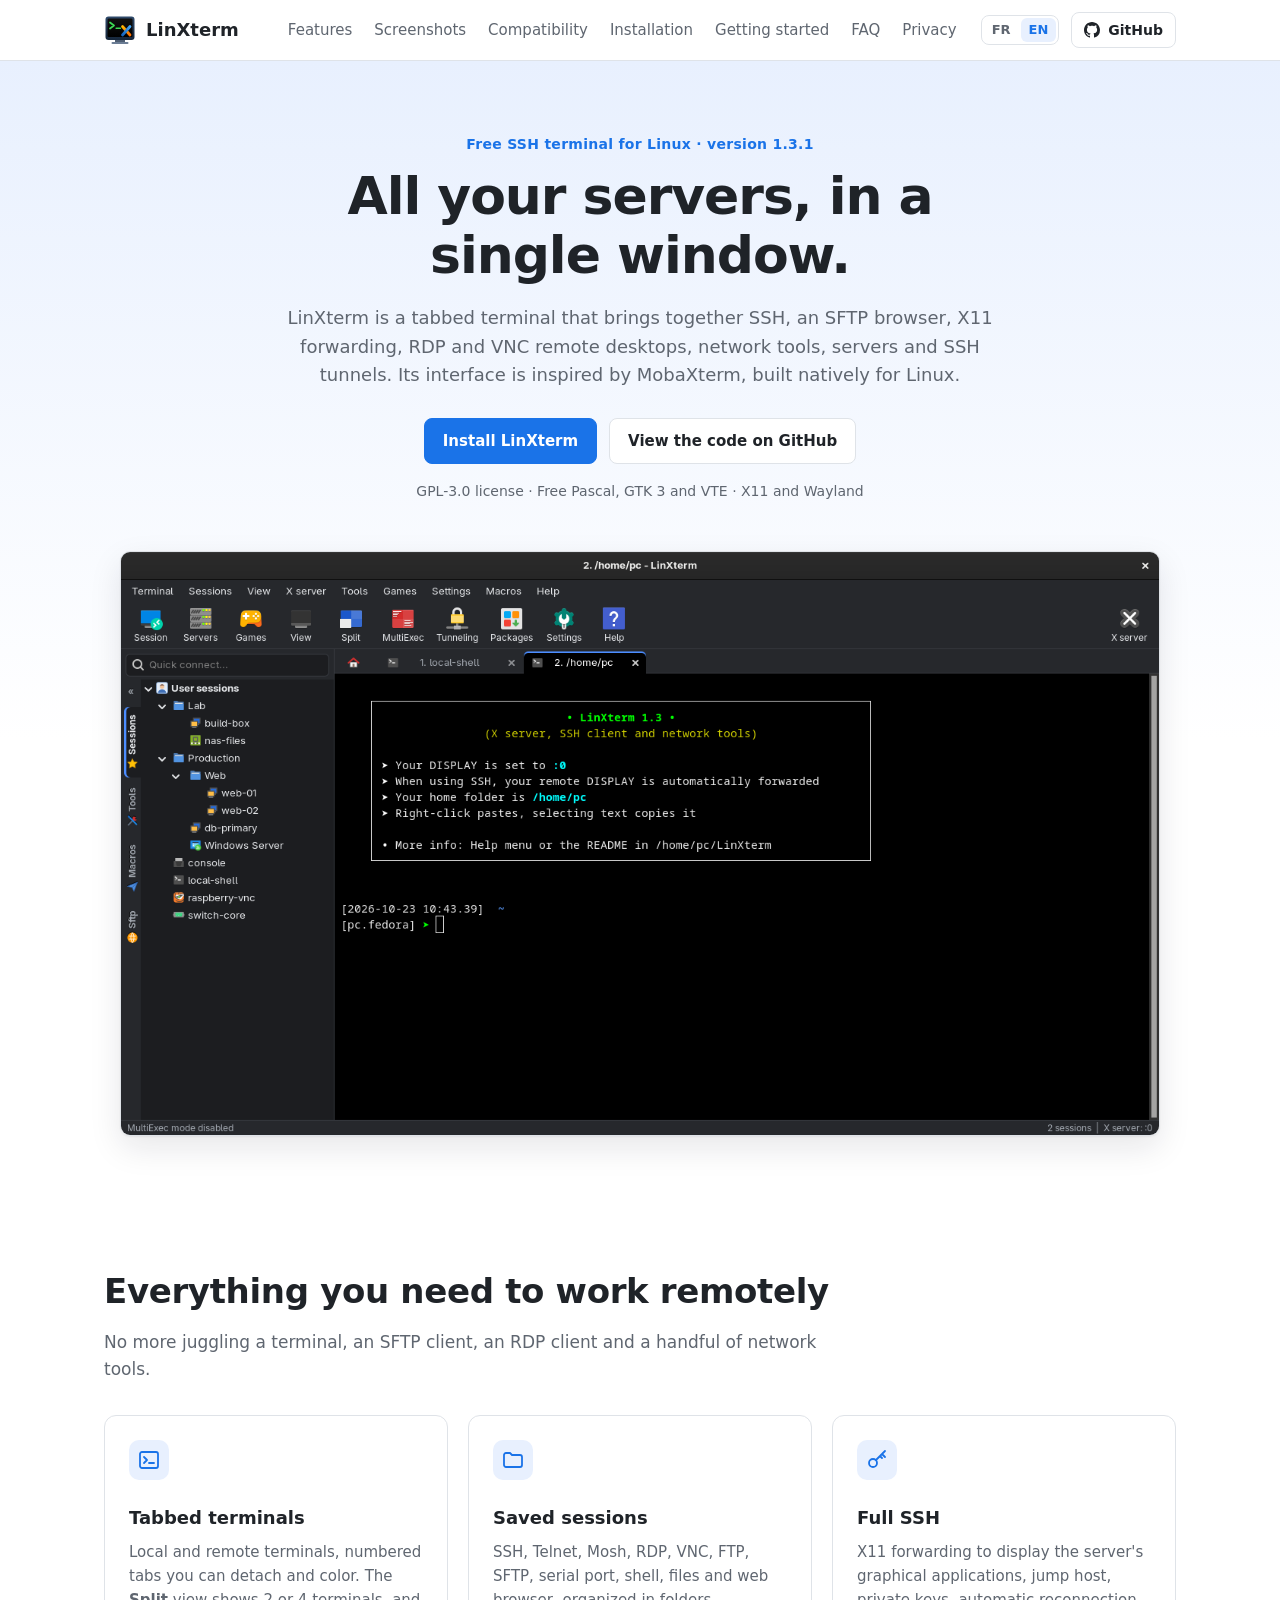
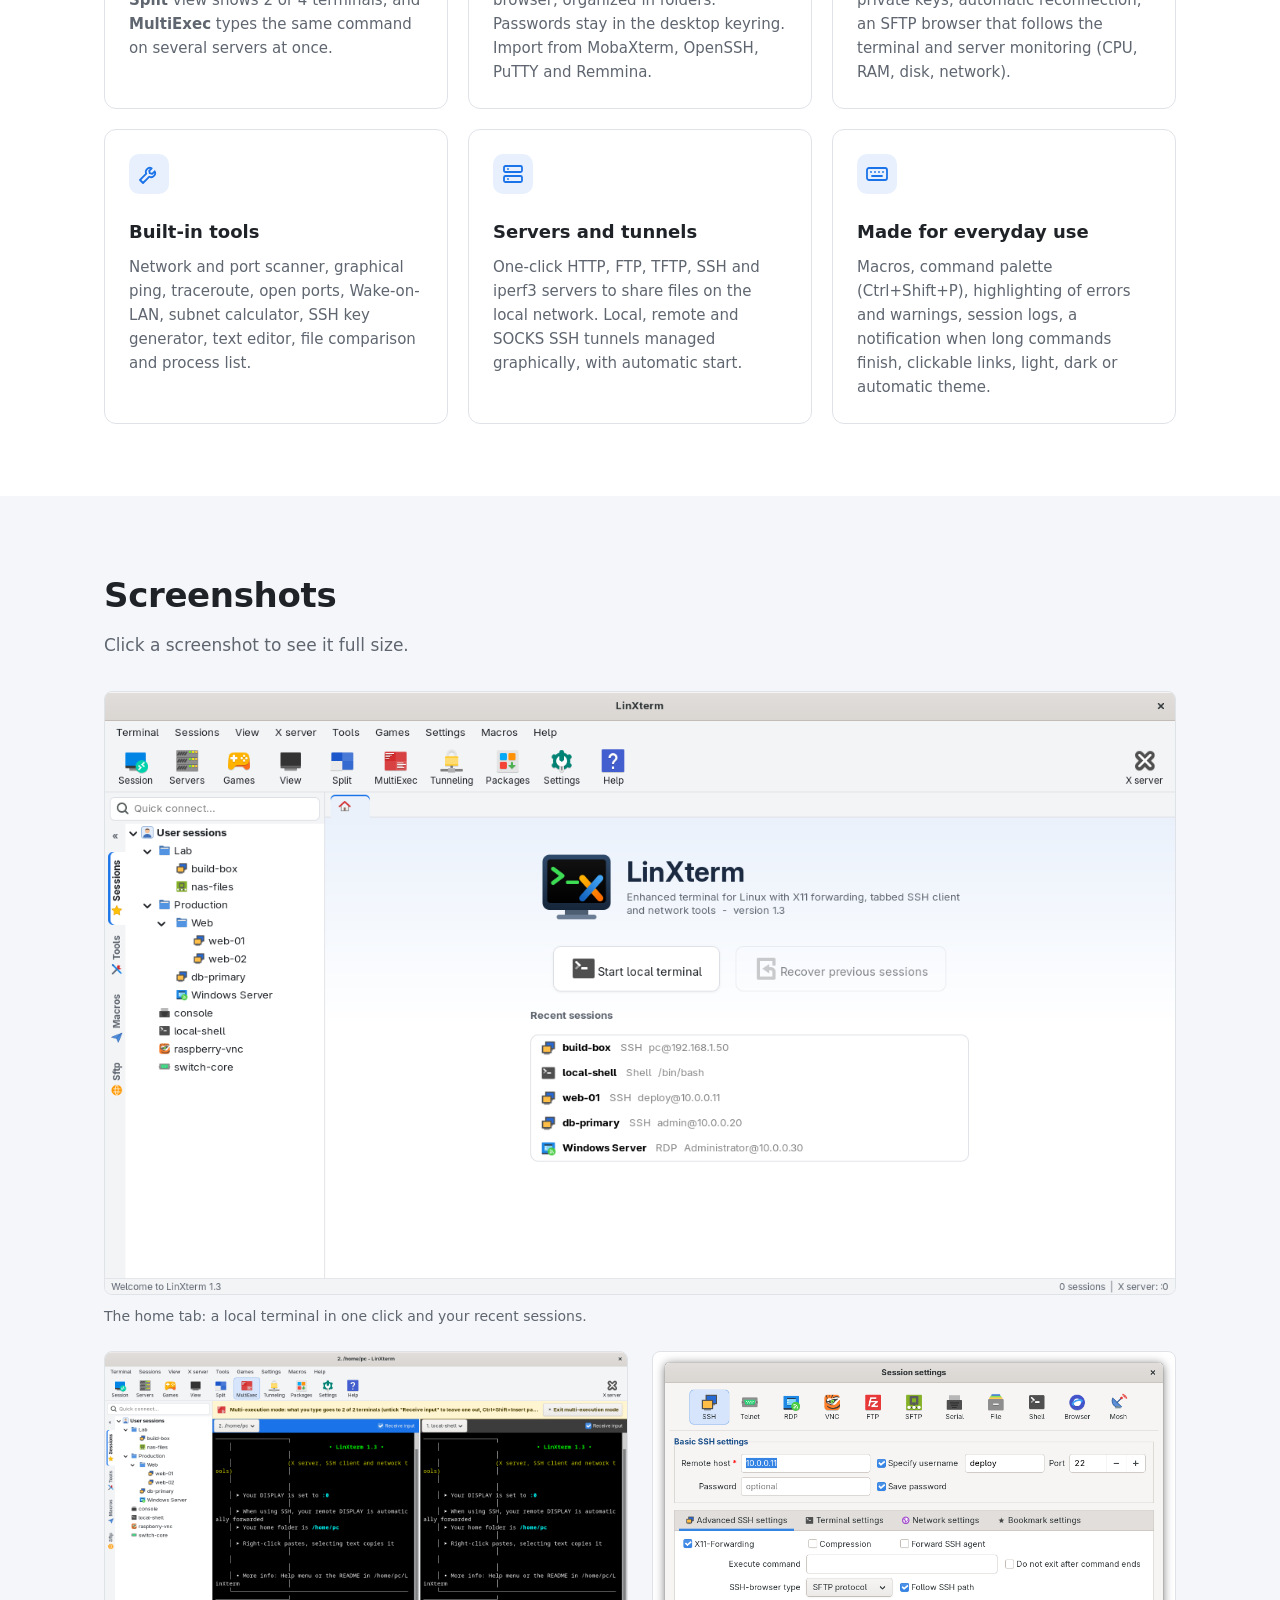
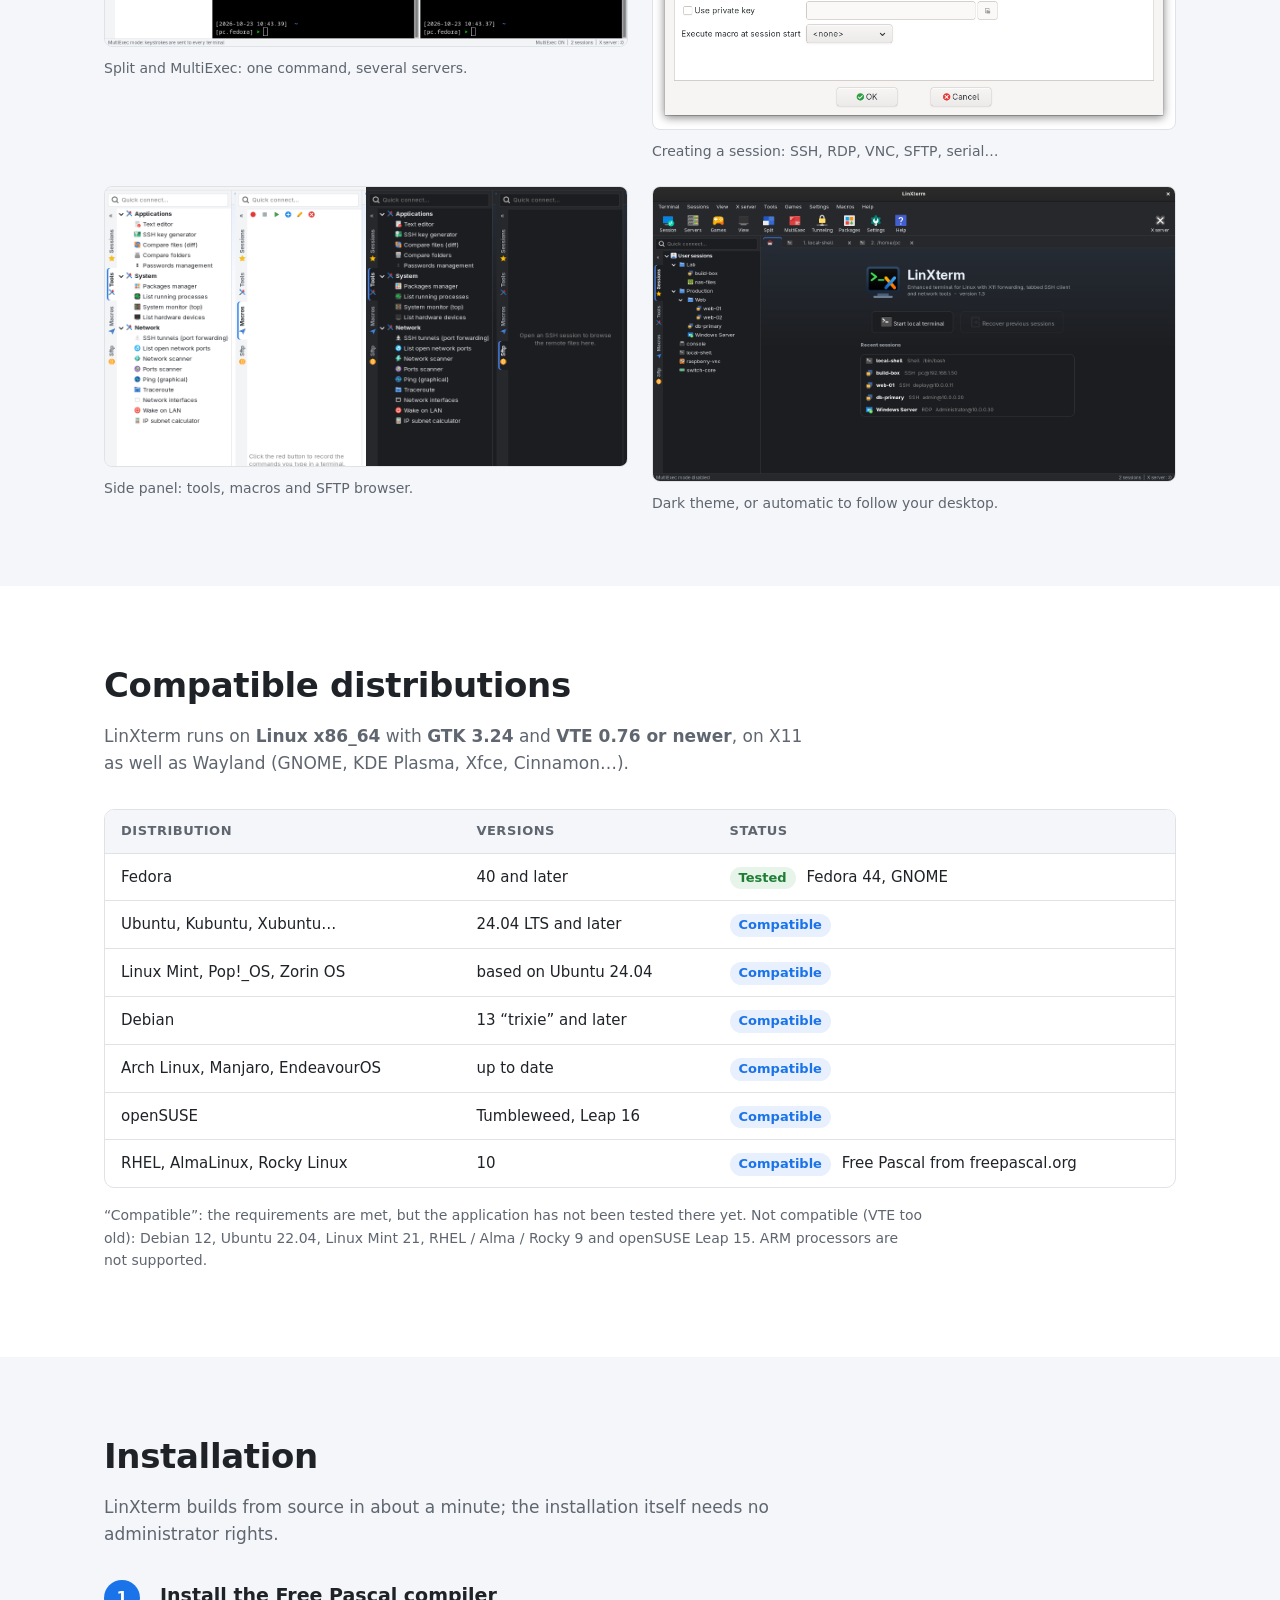
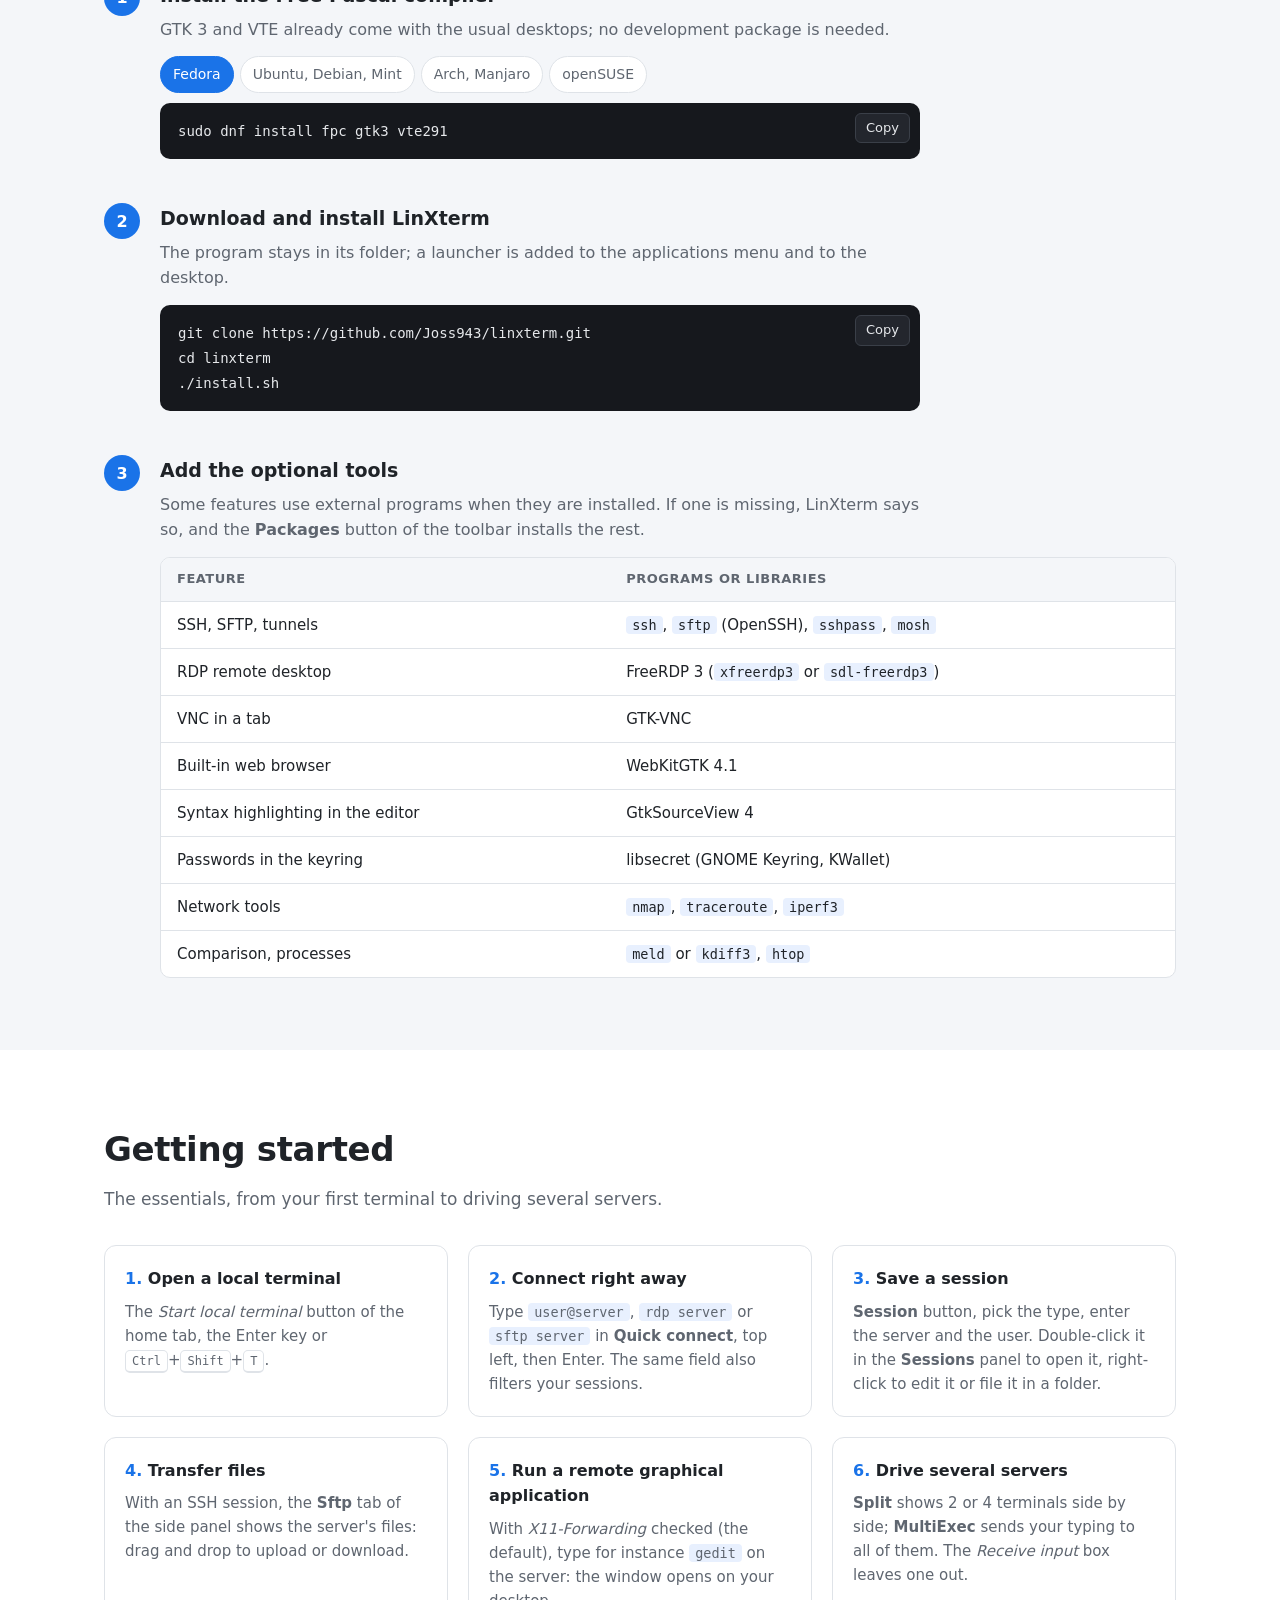
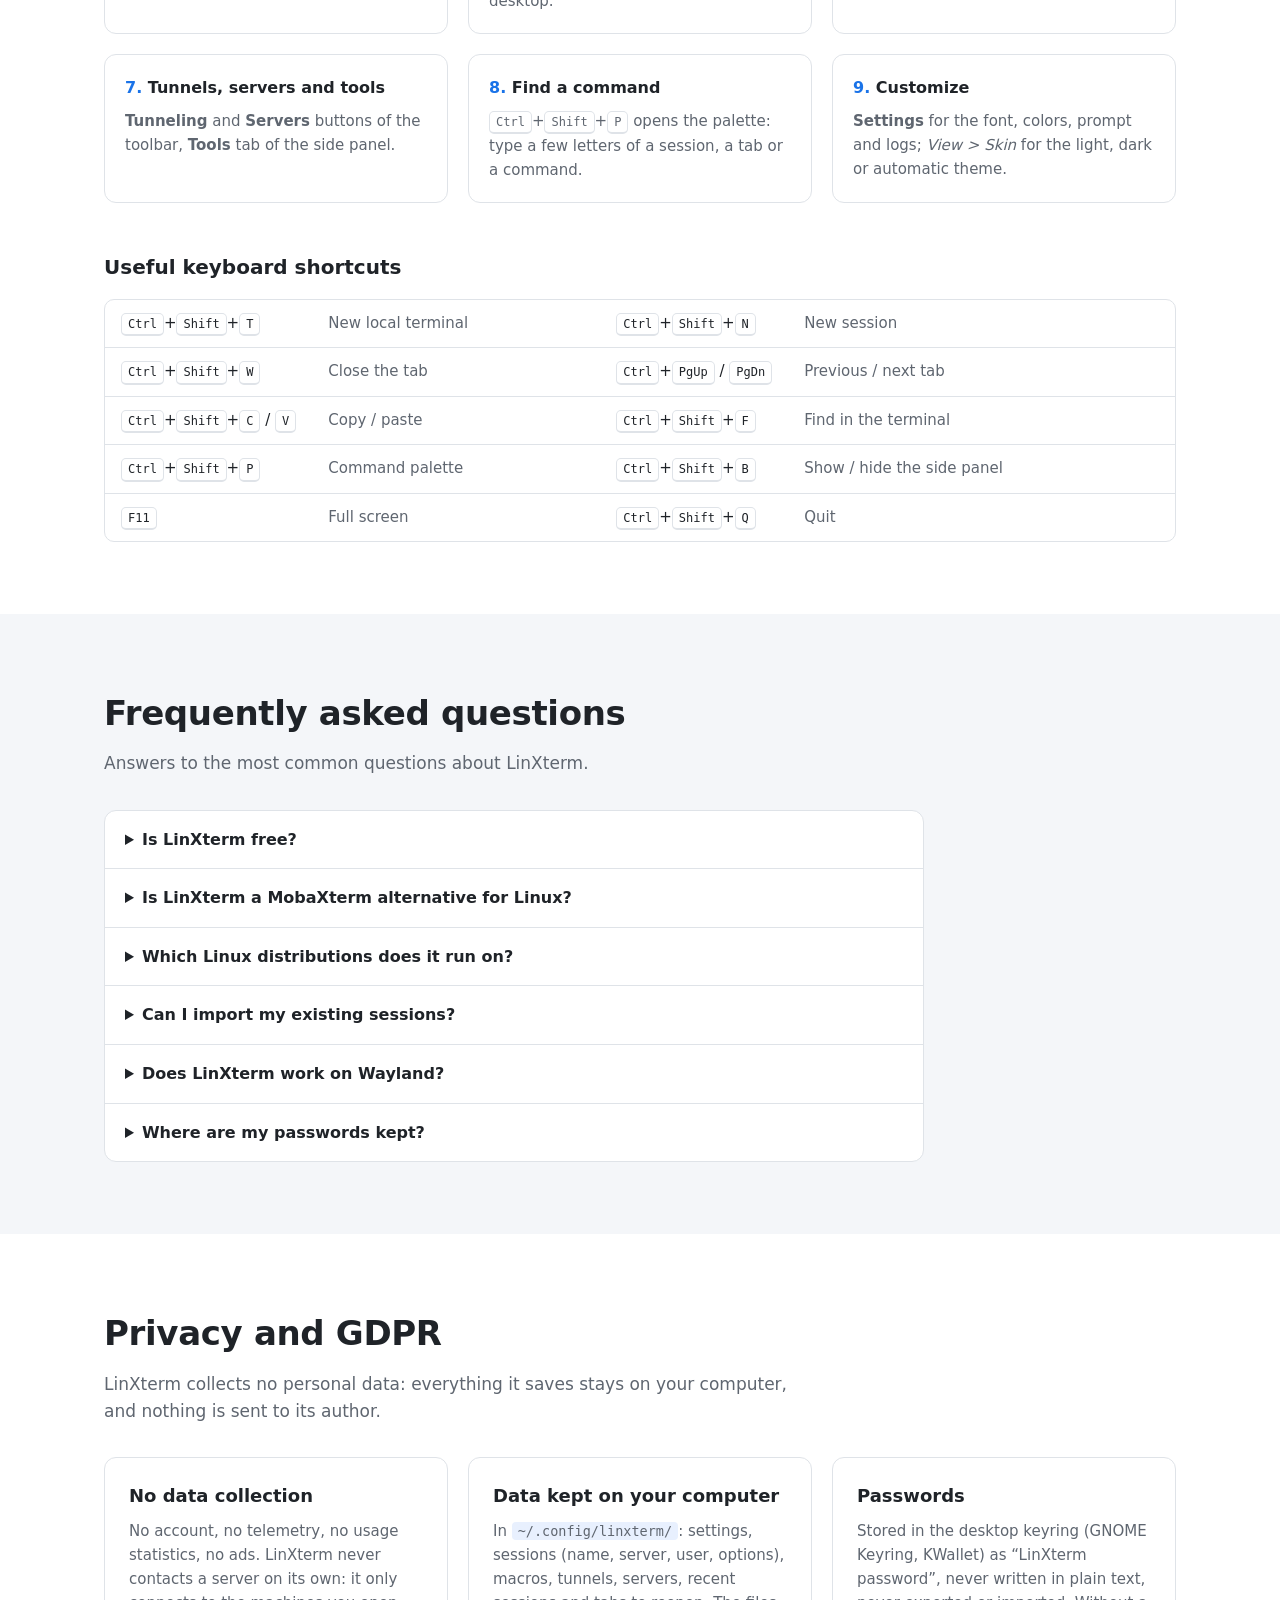
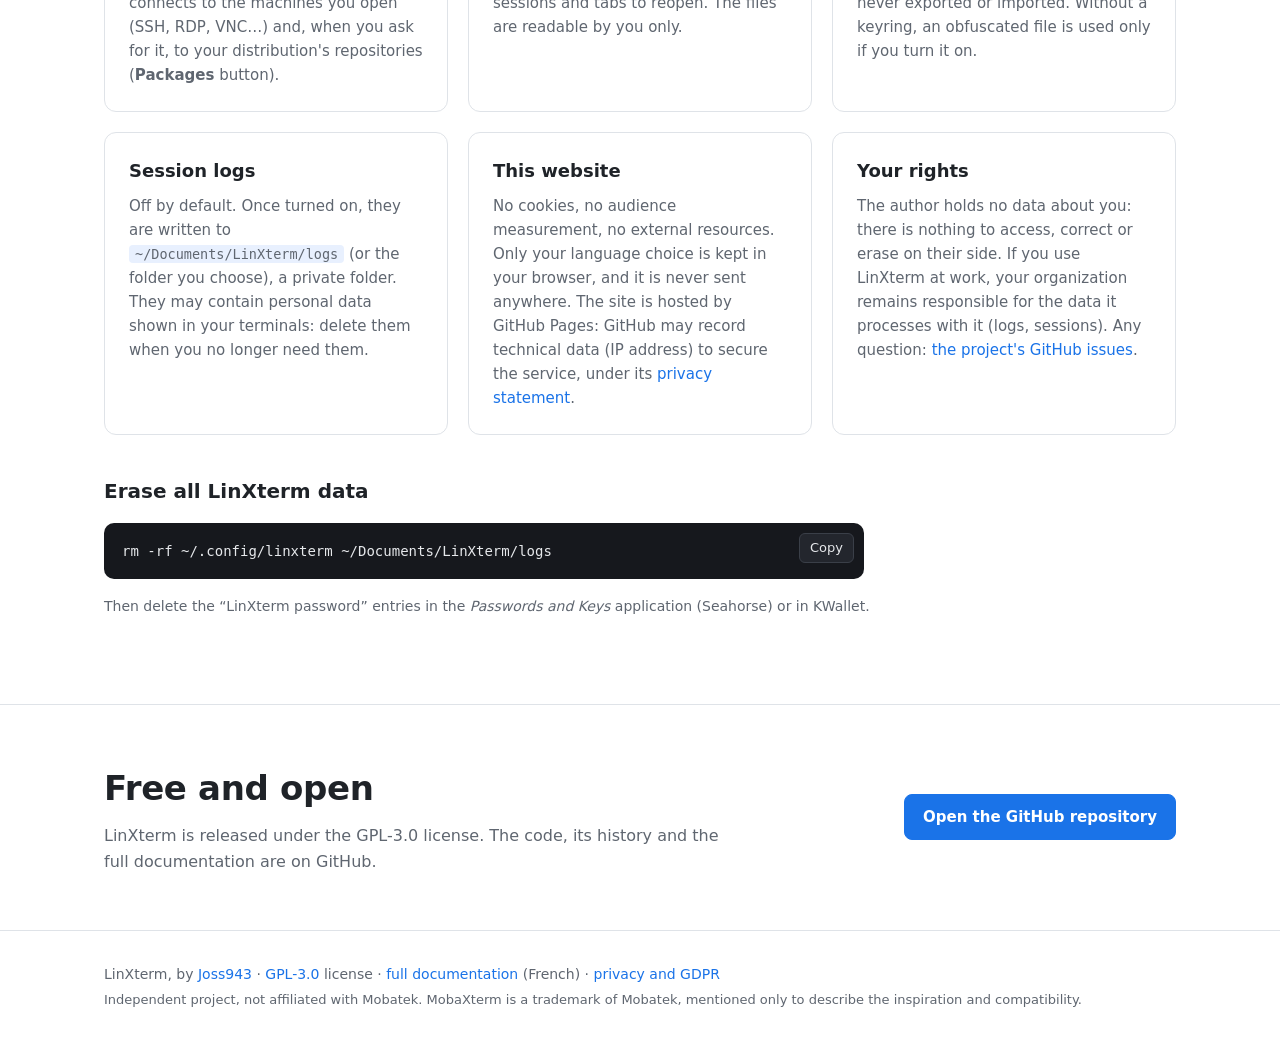
==== commit 3a879e49: "LinXterm 1.3.1 : icônes livrées avec l'application Les icônes Papirus utilisées par l'interface (bar" ====
--- a/docs/en/index.html
+++ b/docs/en/index.html
@@ -152,7 +152,7 @@
 
   <section class="hero">
     <div class="wrap">
-      <p class="eyebrow">Free SSH terminal for Linux · <a href="https://github.com/Joss943/linxterm/releases/latest">version 1.3</a></p>
+      <p class="eyebrow">Free SSH terminal for Linux · <a href="https://github.com/Joss943/linxterm/releases/latest">version 1.3.1</a></p>
       <h1>All your servers, in a single window.</h1>
       <p class="lead">LinXterm is a tabbed terminal that brings together SSH, an SFTP browser, X11 forwarding,
         RDP and VNC remote desktops, network tools, servers and SSH tunnels. Its interface is inspired
